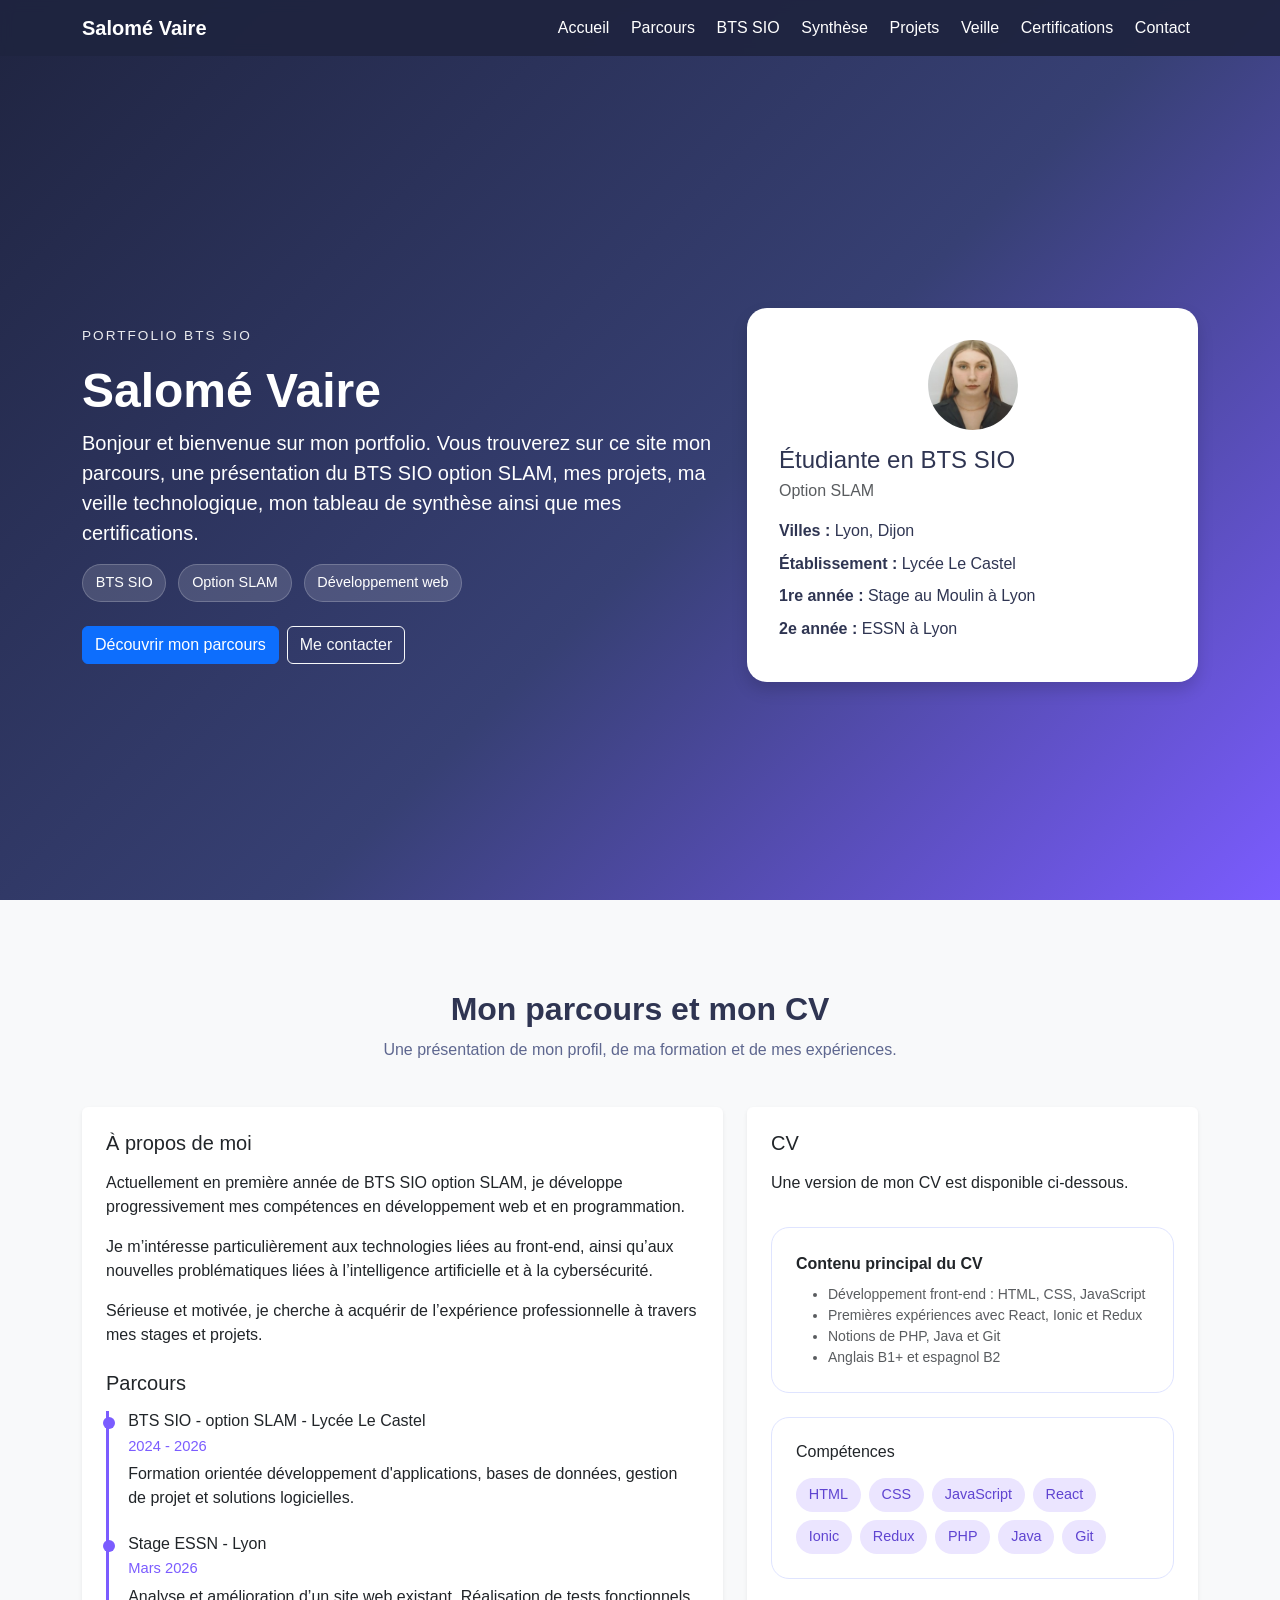
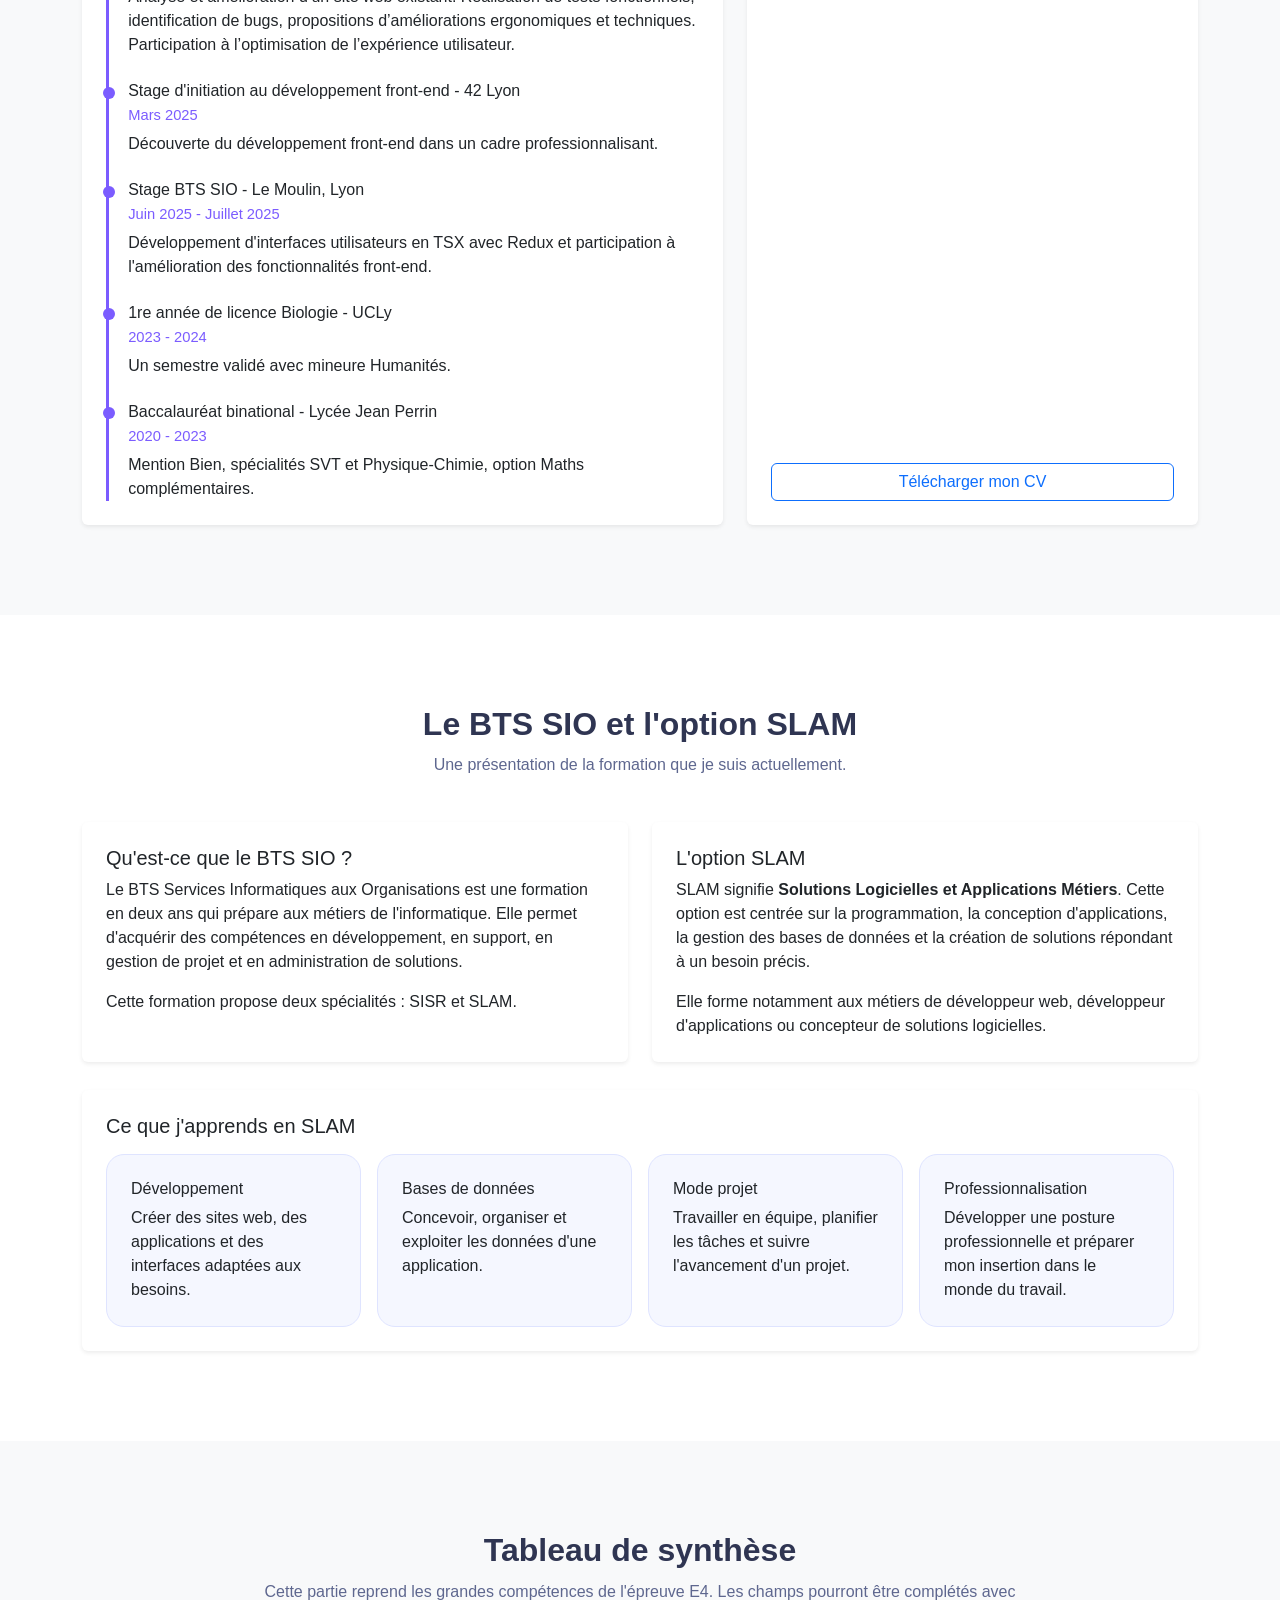
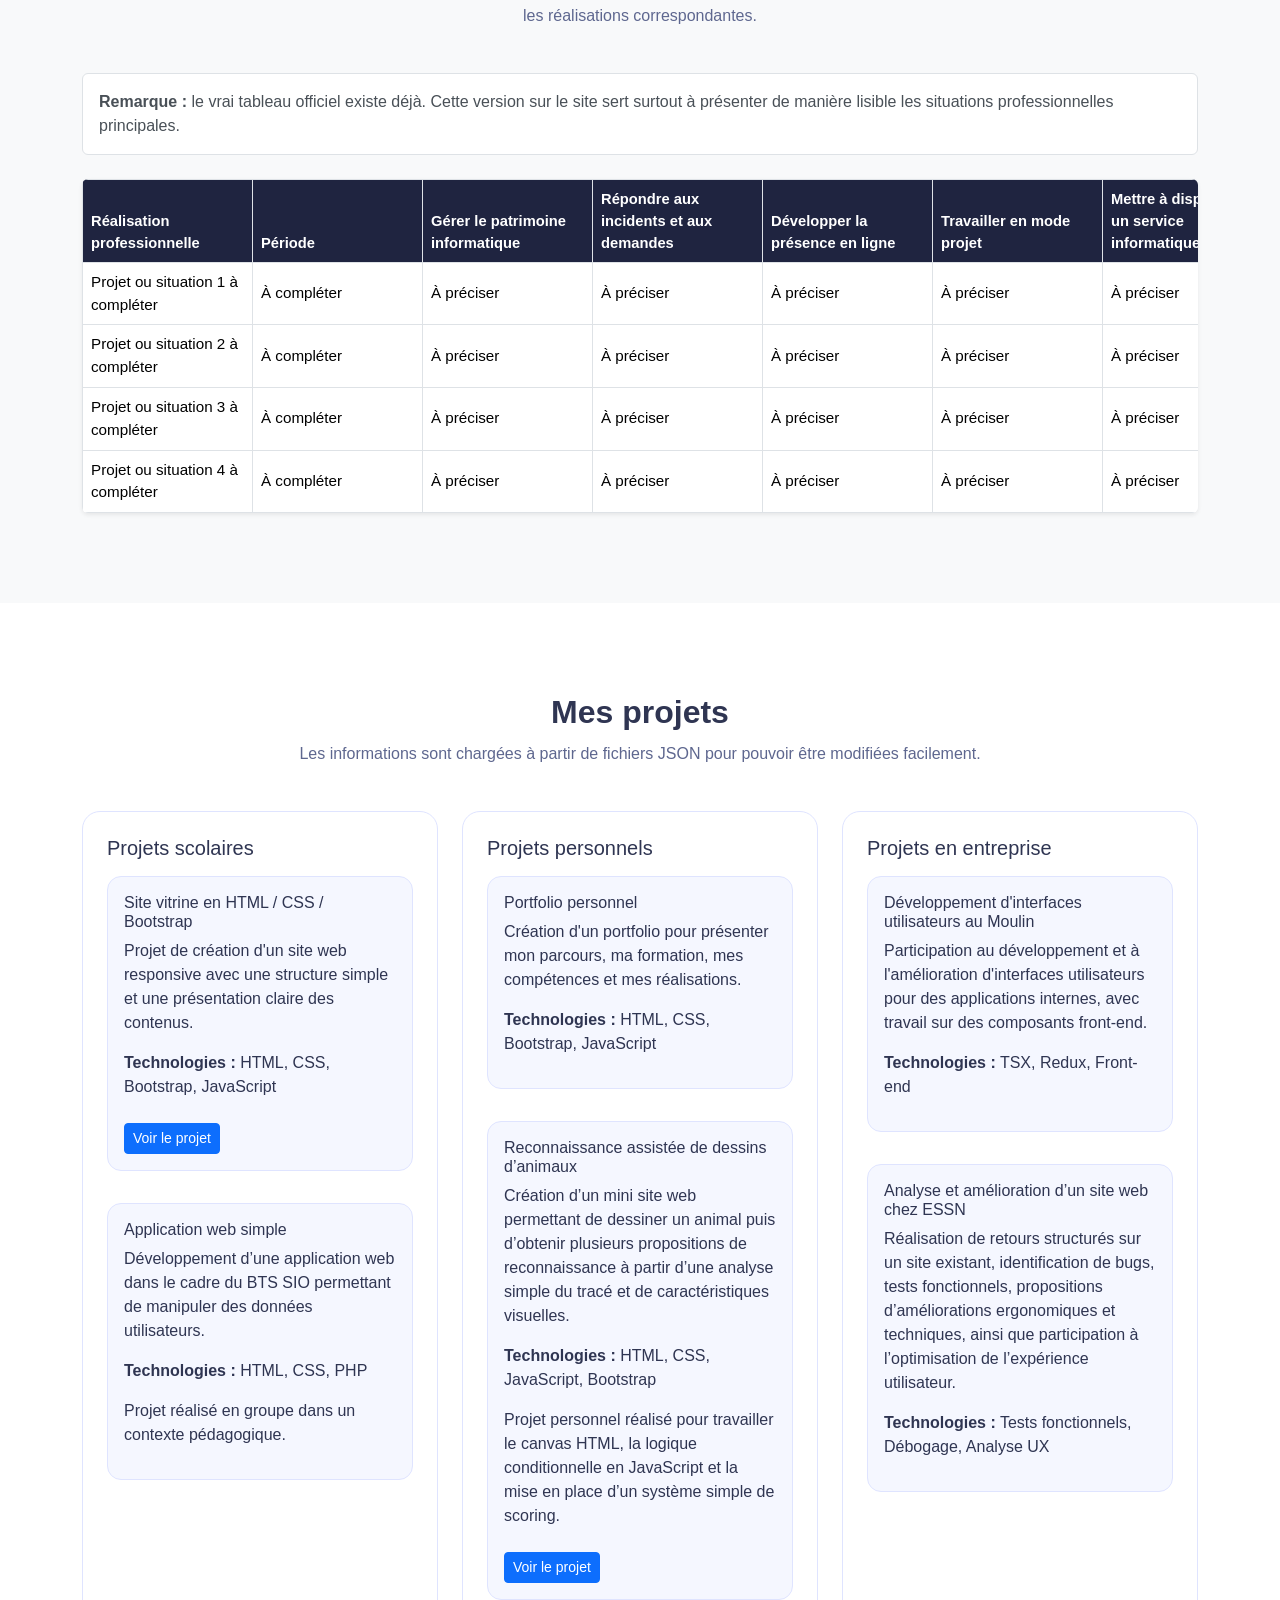
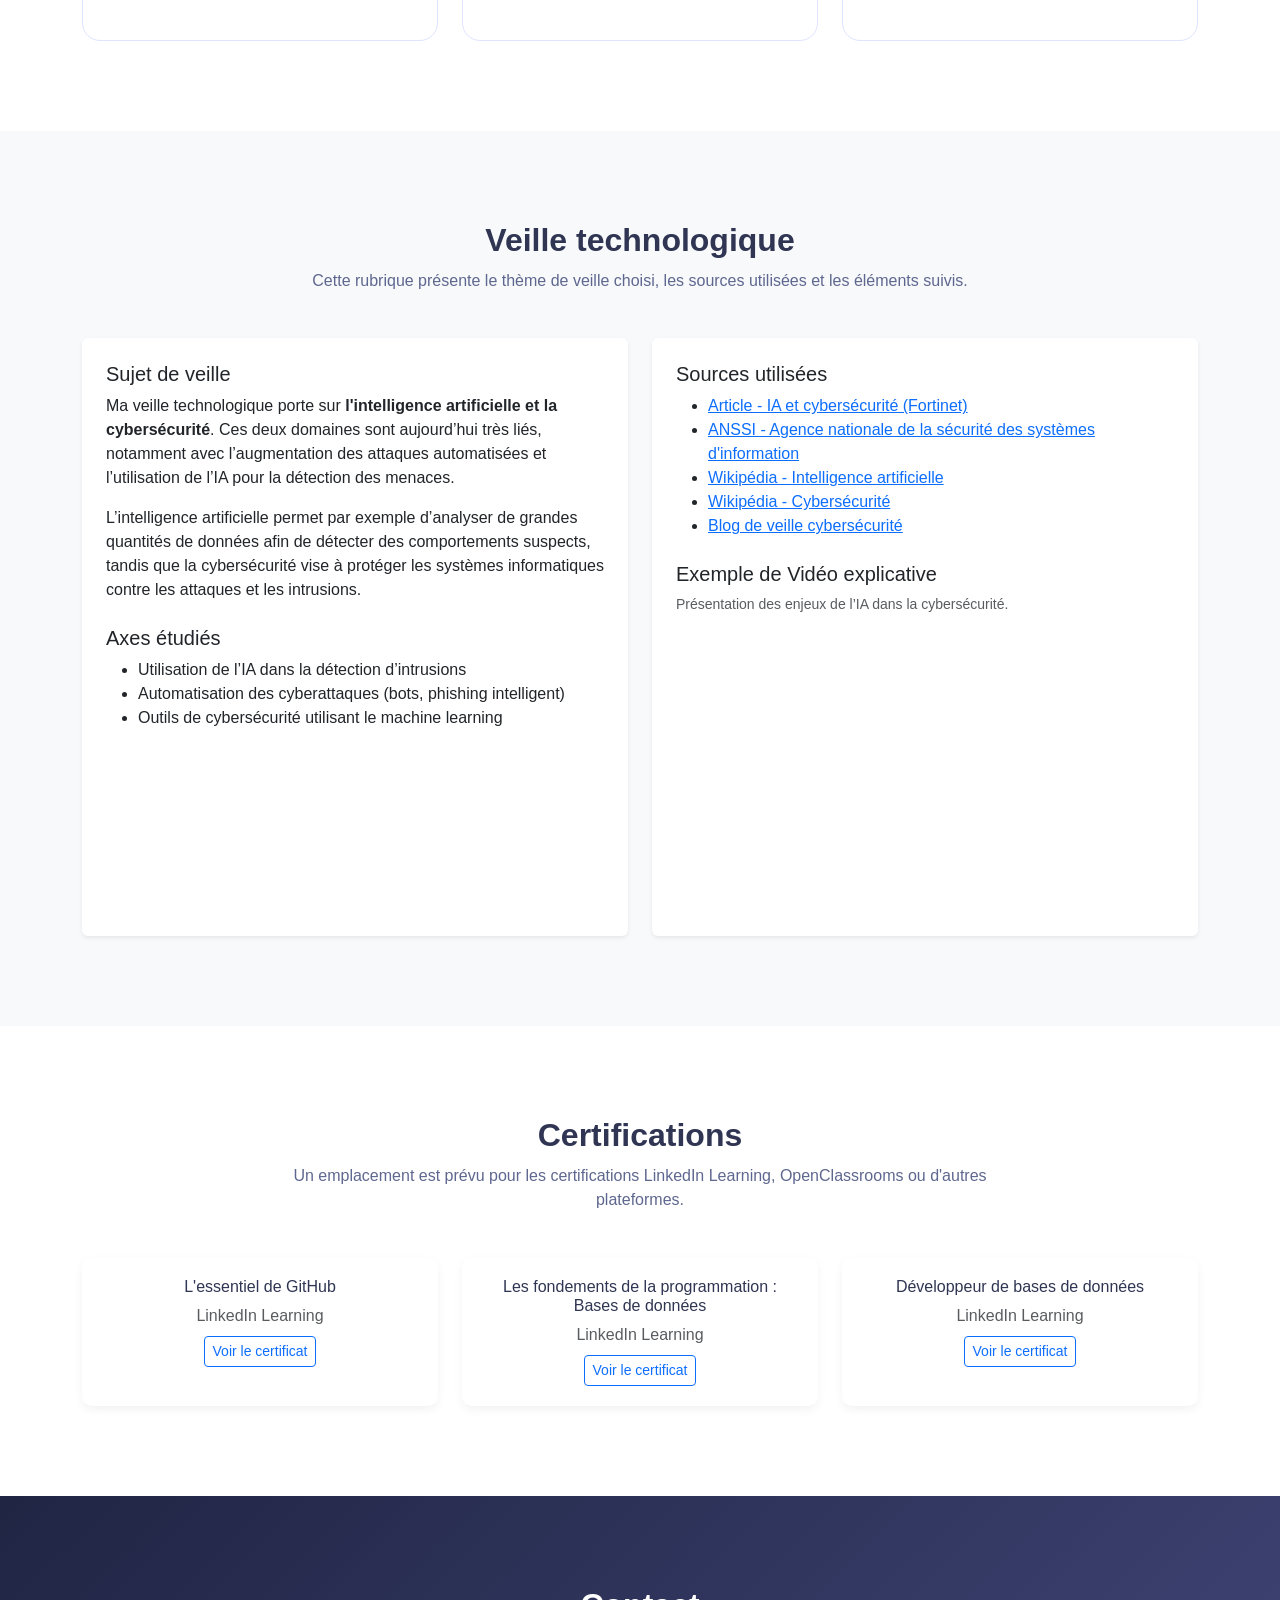
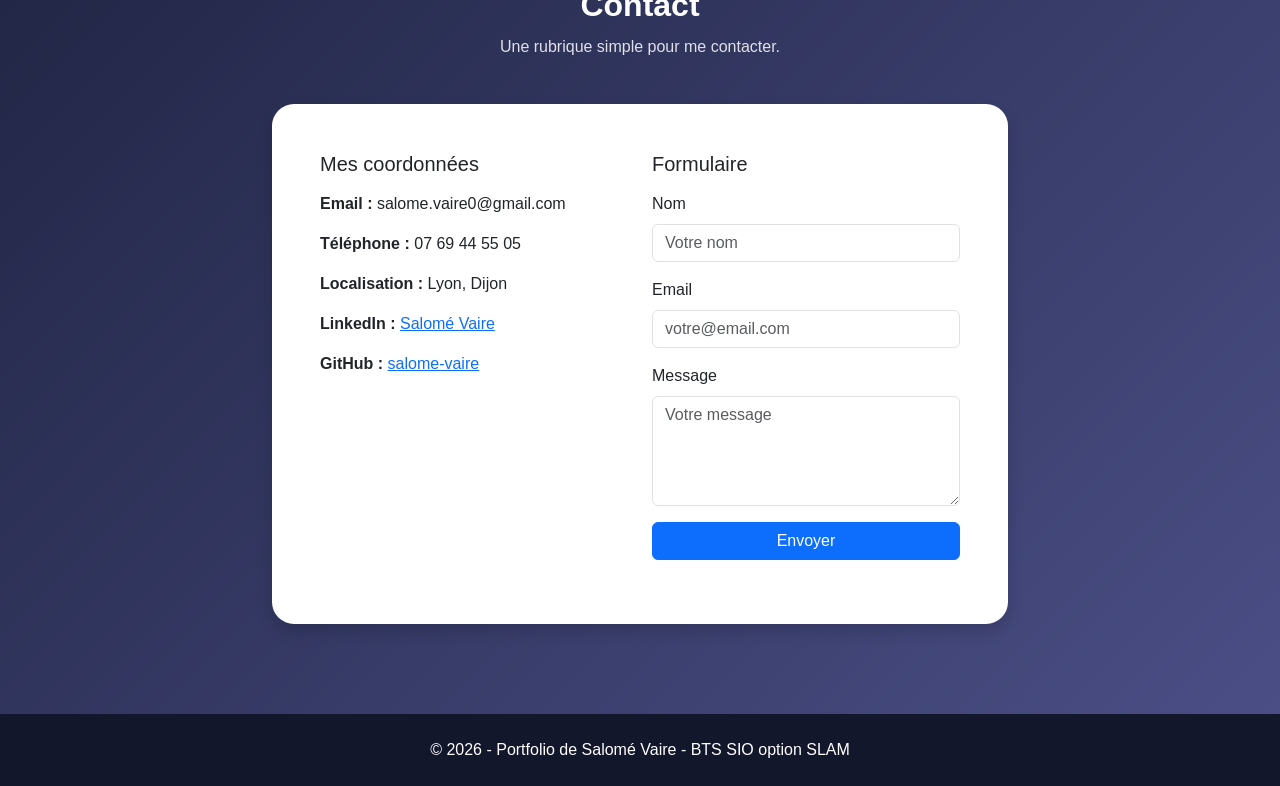
==== index.html @ 04a27ed5 "intial push" ====
<!DOCTYPE html>
<html lang="fr">
<head>
  <meta charset="UTF-8">
  <meta name="viewport" content="width=device-width, initial-scale=1.0">
  <title>Portfolio - Salomé Vaire</title>
  <link href="https://cdn.jsdelivr.net/npm/bootstrap@5.3.3/dist/css/bootstrap.min.css" rel="stylesheet">
  <link rel="stylesheet" href="styles.css">
</head>
<body>
  <nav class="navbar navbar-expand-lg navbar-dark fixed-top custom-navbar">
    <div class="container">
      <a class="navbar-brand fw-bold" href="#accueil">Salomé Vaire</a>
      <button class="navbar-toggler" type="button" data-bs-toggle="collapse" data-bs-target="#menuNavbar" aria-controls="menuNavbar" aria-expanded="false" aria-label="Ouvrir le menu">
        <span class="navbar-toggler-icon"></span>
      </button>
      <div class="collapse navbar-collapse" id="menuNavbar">
        <ul class="navbar-nav ms-auto">
          <li class="nav-item"><a class="nav-link" href="#accueil">Accueil</a></li>
          <li class="nav-item"><a class="nav-link" href="#parcours">Parcours</a></li>
          <li class="nav-item"><a class="nav-link" href="#bts">BTS SIO</a></li>
          <li class="nav-item"><a class="nav-link" href="#synthese">Synthèse</a></li>
          <li class="nav-item"><a class="nav-link" href="#projets">Projets</a></li>
          <li class="nav-item"><a class="nav-link" href="#veille">Veille</a></li>
          <li class="nav-item"><a class="nav-link" href="#certifications">Certifications</a></li>
          <li class="nav-item"><a class="nav-link" href="#contact">Contact</a></li>
        </ul>
      </div>
    </div>
  </nav>

  <header id="accueil" class="hero-section d-flex align-items-center">
    <div class="container">
      <div class="row align-items-center g-4">
        <div class="col-lg-7">
          <p class="small-title">Portfolio BTS SIO</p>
          <h1 class="display-5 fw-bold">Salomé Vaire</h1>
          <p class="lead">
            Bonjour et bienvenue sur mon portfolio. Vous trouverez sur ce site mon parcours,
            une présentation du BTS SIO option SLAM, mes projets, ma veille technologique,
            mon tableau de synthèse ainsi que mes certifications.
          </p>
          <div class="hero-tags mb-4">
            <span class="hero-tag">BTS SIO</span>
            <span class="hero-tag">Option SLAM</span>
            <span class="hero-tag">Développement web</span>
          </div>
          <div class="d-flex flex-wrap gap-2">
            <a href="#parcours" class="btn btn-primary">Découvrir mon parcours</a>
            <a href="#contact" class="btn btn-outline-light">Me contacter</a>
          </div>
        </div>
        <div class="col-lg-5">
          <div class="profile-card shadow">
            <img src="assets/photo.jpg" class="profile-photo img-fluid rounded-circle" alt="Photo de Salomé">
            <h2 class="h4 mt-3 mb-1">Étudiante en BTS SIO</h2>
            <p class="text-muted mb-3">Option SLAM</p>
            <ul class="list-unstyled mb-0 profile-list">
              <li><strong>Villes :</strong> Lyon, Dijon</li>
              <li><strong>Établissement :</strong> Lycée Le Castel</li>
              <li><strong>1re année :</strong> Stage au Moulin à Lyon</li>
              <li><strong>2e année :</strong> ESSN à Lyon</li>
            </ul>
          </div>
        </div>
      </div>
    </div>
  </header>

  <main>
    <section id="parcours" class="section-padding bg-light">
      <div class="container">
        <div class="section-header">
          <h2>Mon parcours et mon CV</h2>
          <p>Une présentation de mon profil, de ma formation et de mes expériences.</p>
        </div>

        <div class="row g-4">
          <div class="col-lg-7">
            <div class="card border-0 shadow-sm h-100">
              <div class="card-body p-4">
                <h3 class="h5 mb-3">À propos de moi</h3>
                <p></p>
                  Actuellement en première année de BTS SIO option SLAM,
                  je développe progressivement mes compétences en développement web et en programmation.
                </p>

                <p>
                  Je m’intéresse particulièrement aux technologies liées au front-end,
                  ainsi qu’aux nouvelles problématiques liées à l’intelligence artificielle
                  et à la cybersécurité.
                </p>

                <p>
                  Sérieuse et motivée, je cherche à acquérir de l’expérience professionnelle
                  à travers mes stages et projets.
                </p>

                <h3 class="h5 mt-4 mb-3">Parcours</h3>
                <div class="timeline">
                  <div class="timeline-item">
                    <h4 class="h6 mb-1">BTS SIO - option SLAM - Lycée Le Castel</h4>
                    <p class="timeline-date">2024 - 2026</p>
                    <p class="mb-0">Formation orientée développement d'applications, bases de données, gestion de projet et solutions logicielles.</p>
                  </div>
                  <div class="timeline-item">
                    <h4 class="h6 mb-1">Stage ESSN - Lyon</h4>
                    <p class="timeline-date">Mars 2026</p>
                    <p class="mb-0">
                      Analyse et amélioration d’un site web existant.
                      Réalisation de tests fonctionnels, identification de bugs,
                      propositions d’améliorations ergonomiques et techniques.
                      Participation à l’optimisation de l’expérience utilisateur.
                    </p>
                  </div>
                  <div class="timeline-item">
                    <h4 class="h6 mb-1">Stage d'initiation au développement front-end - 42 Lyon</h4>
                    <p class="timeline-date">Mars 2025</p>
                    <p class="mb-0">Découverte du développement front-end dans un cadre professionnalisant.</p>
                  </div>
                  <div class="timeline-item">
                    <h4 class="h6 mb-1">Stage BTS SIO - Le Moulin, Lyon</h4>
                    <p class="timeline-date">Juin 2025 - Juillet 2025</p>
                    <p class="mb-0">Développement d'interfaces utilisateurs en TSX avec Redux et participation à l'amélioration des fonctionnalités front-end.</p>
                  </div>
                  <div class="timeline-item">
                    <h4 class="h6 mb-1">1re année de licence Biologie - UCLy</h4>
                    <p class="timeline-date">2023 - 2024</p>
                    <p class="mb-0">Un semestre validé avec mineure Humanités.</p>
                  </div>
                  <div class="timeline-item mb-0">
                    <h4 class="h6 mb-1">Baccalauréat binational - Lycée Jean Perrin</h4>
                    <p class="timeline-date">2020 - 2023</p>
                    <p class="mb-0">Mention Bien, spécialités SVT et Physique-Chimie, option Maths complémentaires.</p>
                  </div>
                </div>
              </div>
            </div>
          </div>

          <div class="col-lg-5">
            <div class="card border-0 shadow-sm h-100">
              <div class="card-body p-4 d-flex flex-column">
                <h3 class="h5 mb-3">CV</h3>
                <p>
                  Une version de mon CV est disponible ci-dessous.
                </p>
                <div class="cv-placeholder mt-3 mb-4">
                  <p class="mb-2 fw-semibold">Contenu principal du CV</p>
                  <ul class="mb-0 text-muted small">
                    <li>Développement front-end : HTML, CSS, JavaScript</li>
                    <li>Premières expériences avec React, Ionic et Redux</li>
                    <li>Notions de PHP, Java et Git</li>
                    <li>Anglais B1+ et espagnol B2</li>
                  </ul>
                </div>
                <div class="skill-box mb-4">
                  <h4 class="h6">Compétences</h4>
                  <div class="d-flex flex-wrap gap-2 mt-3">
                    <span class="skill-pill">HTML</span>
                    <span class="skill-pill">CSS</span>
                    <span class="skill-pill">JavaScript</span>
                    <span class="skill-pill">React</span>
                    <span class="skill-pill">Ionic</span>
                    <span class="skill-pill">Redux</span>
                    <span class="skill-pill">PHP</span>
                    <span class="skill-pill">Java</span>
                    <span class="skill-pill">Git</span>
                  </div>
                </div>
                <a href="documents/CV_Salome_Vaire.docx" class="btn btn-outline-primary mt-auto" download>Télécharger mon CV</a>
              </div>
            </div>
          </div>
        </div>
      </div>
    </section>

    <section id="bts" class="section-padding">
      <div class="container">
        <div class="section-header">
          <h2>Le BTS SIO et l'option SLAM</h2>
          <p>Une présentation de la formation que je suis actuellement.</p>
        </div>

        <div class="row g-4">
          <div class="col-md-6">
            <div class="card border-0 shadow-sm h-100">
              <div class="card-body p-4">
                <h3 class="h5">Qu'est-ce que le BTS SIO ?</h3>
                <p>
                  Le BTS Services Informatiques aux Organisations est une formation en deux ans
                  qui prépare aux métiers de l'informatique. Elle permet d'acquérir des compétences
                  en développement, en support, en gestion de projet et en administration de solutions.
                </p>
                <p class="mb-0">
                  Cette formation propose deux spécialités : SISR et SLAM.
                </p>
              </div>
            </div>
          </div>

          <div class="col-md-6">
            <div class="card border-0 shadow-sm h-100">
              <div class="card-body p-4">
                <h3 class="h5">L'option SLAM</h3>
                <p>
                  SLAM signifie <strong>Solutions Logicielles et Applications Métiers</strong>.
                  Cette option est centrée sur la programmation, la conception d'applications,
                  la gestion des bases de données et la création de solutions répondant à un besoin précis.
                </p>
                <p class="mb-0">
                  Elle forme notamment aux métiers de développeur web, développeur d'applications
                  ou concepteur de solutions logicielles.
                </p>
              </div>
            </div>
          </div>
        </div>

        <div class="row g-4 mt-1">
          <div class="col-lg-12">
            <div class="card border-0 shadow-sm">
              <div class="card-body p-4">
                <h3 class="h5 mb-3">Ce que j'apprends en SLAM</h3>
                <div class="row g-3">
                  <div class="col-md-6 col-lg-3">
                    <div class="mini-info-card">
                      <h4 class="h6">Développement</h4>
                      <p class="mb-0">Créer des sites web, des applications et des interfaces adaptées aux besoins.</p>
                    </div>
                  </div>
                  <div class="col-md-6 col-lg-3">
                    <div class="mini-info-card">
                      <h4 class="h6">Bases de données</h4>
                      <p class="mb-0">Concevoir, organiser et exploiter les données d'une application.</p>
                    </div>
                  </div>
                  <div class="col-md-6 col-lg-3">
                    <div class="mini-info-card">
                      <h4 class="h6">Mode projet</h4>
                      <p class="mb-0">Travailler en équipe, planifier les tâches et suivre l'avancement d'un projet.</p>
                    </div>
                  </div>
                  <div class="col-md-6 col-lg-3">
                    <div class="mini-info-card">
                      <h4 class="h6">Professionnalisation</h4>
                      <p class="mb-0">Développer une posture professionnelle et préparer mon insertion dans le monde du travail.</p>
                    </div>
                  </div>
                </div>
              </div>
            </div>
          </div>
        </div>
      </div>
    </section>

    <section id="synthese" class="section-padding bg-light">
      <div class="container">
        <div class="section-header">
          <h2>Tableau de synthèse</h2>
          <p>Cette partie reprend les grandes compétences de l'épreuve E4. Les champs pourront être complétés avec les réalisations correspondantes.</p>
        </div>

        <div class="alert alert-light border mb-4 synthese-note">
          <strong>Remarque :</strong> le vrai tableau officiel existe déjà. Cette version sur le site sert surtout à présenter de manière lisible les situations professionnelles principales.
        </div>

        <div class="table-responsive shadow-sm rounded">
          <table class="table table-bordered table-hover align-middle mb-0 custom-table synthese-table">
            <thead>
              <tr>
                <th>Réalisation professionnelle</th>
                <th>Période</th>
                <th>Gérer le patrimoine informatique</th>
                <th>Répondre aux incidents et aux demandes</th>
                <th>Développer la présence en ligne</th>
                <th>Travailler en mode projet</th>
                <th>Mettre à disposition un service informatique</th>
                <th>Organiser son développement professionnel</th>
              </tr>
            </thead>
            <tbody>
              <tr>
                <td>Projet ou situation 1 à compléter</td>
                <td>À compléter</td>
                <td>À préciser</td>
                <td>À préciser</td>
                <td>À préciser</td>
                <td>À préciser</td>
                <td>À préciser</td>
                <td>À préciser</td>
              </tr>
              <tr>
                <td>Projet ou situation 2 à compléter</td>
                <td>À compléter</td>
                <td>À préciser</td>
                <td>À préciser</td>
                <td>À préciser</td>
                <td>À préciser</td>
                <td>À préciser</td>
                <td>À préciser</td>
              </tr>
              <tr>
                <td>Projet ou situation 3 à compléter</td>
                <td>À compléter</td>
                <td>À préciser</td>
                <td>À préciser</td>
                <td>À préciser</td>
                <td>À préciser</td>
                <td>À préciser</td>
                <td>À préciser</td>
              </tr>
              <tr>
                <td>Projet ou situation 4 à compléter</td>
                <td>À compléter</td>
                <td>À préciser</td>
                <td>À préciser</td>
                <td>À préciser</td>
                <td>À préciser</td>
                <td>À préciser</td>
                <td>À préciser</td>
              </tr>
            </tbody>
          </table>
        </div>
      </div>
    </section>

    <section id="projets" class="section-padding">
      <div class="container">
        <div class="section-header">
          <h2>Mes projets</h2>
          <p>Les informations sont chargées à partir de fichiers JSON pour pouvoir être modifiées facilement.</p>
        </div>

        <div class="row g-4">
          <div class="col-lg-4">
            <div class="project-block h-100">
              <h3 class="h5 mb-3">Projets scolaires</h3>
              <div id="school-projects" class="project-list"></div>
            </div>
          </div>
          <div class="col-lg-4">
            <div class="project-block h-100">
              <h3 class="h5 mb-3">Projets personnels</h3>
              <div id="personal-projects" class="project-list"></div>
            </div>
          </div>
          <div class="col-lg-4">
            <div class="project-block h-100">
              <h3 class="h5 mb-3">Projets en entreprise</h3>
              <div id="company-projects" class="project-list"></div>
            </div>
          </div>
        </div>
      </div>
    </section>

    <section id="veille" class="section-padding bg-light">
      <div class="container">
        <div class="section-header">
          <h2>Veille technologique</h2>
          <p>Cette rubrique présente le thème de veille choisi, les sources utilisées et les éléments suivis.</p>
        </div>

        <div class="row g-4">
          <div class="col-lg-6">
            <div class="card border-0 shadow-sm h-100">
              <div class="card-body p-4">
                <h3 class="h5">Sujet de veille</h3>
                  <p>
                    Ma veille technologique porte sur <strong>l'intelligence artificielle et la cybersécurité</strong>.
                    Ces deux domaines sont aujourd’hui très liés, notamment avec l’augmentation des attaques automatisées
                    et l’utilisation de l’IA pour la détection des menaces.
                  </p>

                  <p>
                    L’intelligence artificielle permet par exemple d’analyser de grandes quantités de données
                    afin de détecter des comportements suspects, tandis que la cybersécurité vise à protéger
                    les systèmes informatiques contre les attaques et les intrusions.
                  </p>

                  <h3 class="h5 mt-4">Axes étudiés</h3>
                  <ul>
                    <li>Utilisation de l’IA dans la détection d’intrusions</li>
                    <li>Automatisation des cyberattaques (bots, phishing intelligent)</li>
                    <li>Outils de cybersécurité utilisant le machine learning</li>
                  </ul>
              </div>
            </div>
          </div>
          <div class="col-lg-6">
            <div class="card border-0 shadow-sm h-100">
              <div class="card-body p-4">

                <h3 class="h5">Sources utilisées</h3>

                <ul class="mb-3">
                  <li>
                    <a href="https://www.fortinet.com/fr/resources/cyberglossary/artificial-intelligence-in-cybersecurity" target="_blank">
                      Article - IA et cybersécurité (Fortinet)
                    </a>
                  </li>
                  <li>
                    <a href="https://www.ssi.gouv.fr/" target="_blank">
                      ANSSI - Agence nationale de la sécurité des systèmes d'information
                    </a>
                  </li>
                  <li>
                    <a href="https://fr.wikipedia.org/wiki/Intelligence_artificielle" target="_blank">
                      Wikipédia - Intelligence artificielle
                    </a>
                  </li>
                  <li>
                    <a href="https://fr.wikipedia.org/wiki/Cybers%C3%A9curit%C3%A9" target="_blank">
                      Wikipédia - Cybersécurité
                    </a>
                  </li>
                  <li>
                    <a href="https://veillecyberland.wordpress.com/" target="_blank">
                      Blog de veille cybersécurité
                    </a>
                  </li>
                </ul>

                <h3 class="h5 mt-4">Exemple de Vidéo explicative</h3>
                <p class="small text-muted">
                  Présentation des enjeux de l’IA dans la cybersécurité.
                </p>

                <div class="ratio ratio-16x9">
                  <iframe 
                    src="https://www.youtube.com/embed/rLPFXwXqOFo" 
                    title="IA et cybersécurité"
                    allowfullscreen>
                  </iframe>
                </div>

              </div>
            </div>
          </div>
        </div>
      </div>
    </section>

    <section id="certifications" class="section-padding">
      <div class="container">
        <div class="section-header">
          <h2>Certifications</h2>
          <p>Un emplacement est prévu pour les certifications LinkedIn Learning, OpenClassrooms ou d'autres plateformes.</p>
        </div>

        <div class="row g-4">
          <div class="col-md-6 col-lg-4">
            <div class="certification-card">
              <h3 class="h6">L'essentiel de GitHub</h3>
              <p class="mb-2 text-muted">LinkedIn Learning</p>
              <a href="documents/github-certif.pdf" target="_blank" class="btn btn-sm btn-outline-primary">
                Voir le certificat
              </a>
            </div>
          </div>
          <div class="col-md-6 col-lg-4">
            <div class="certification-card">
              <h3 class="h6">Les fondements de la programmation : Bases de données</h3>
              <p class="mb-2 text-muted">LinkedIn Learning</p>
              <a href="documents/bdd-certif.pdf" target="_blank" class="btn btn-sm btn-outline-primary">
                Voir le certificat
              </a>
            </div>
          </div>
          <div class="col-md-6 col-lg-4">
            <div class="certification-card">
              <h3 class="h6">Développeur de bases de données</h3>
              <p class="mb-2 text-muted">LinkedIn Learning</p>
              <a href="documents/dev-bdd-certif.pdf" target="_blank" class="btn btn-sm btn-outline-primary">
                Voir le certificat
              </a>
            </div>
          </div>
        </div>
    </section>

    <section id="contact" class="section-padding contact-section">
      <div class="container">
        <div class="section-header text-white">
          <h2>Contact</h2>
          <p>Une rubrique simple pour me contacter.</p>
        </div>

        <div class="row justify-content-center">
          <div class="col-lg-8">
            <div class="card border-0 shadow contact-card">
              <div class="card-body p-4 p-md-5">
                <div class="row g-4">
                  <div class="col-md-6">
                    <h3 class="h5 mb-3">Mes coordonnées</h3>
                    <p><strong>Email :</strong> salome.vaire0@gmail.com</p>
                    <p><strong>Téléphone :</strong> 07 69 44 55 05</p>
                    <p><strong>Localisation :</strong> Lyon, Dijon</p>
                    <p><strong>LinkedIn :</strong> <a href="https://www.linkedin.com/in/salom%C3%A9-vaire-sv05">Salomé Vaire</a></p>
                    <p class="mb-0"><strong>GitHub :</strong> <a href="https://github.com/salome-vaire">salome-vaire</a></p>
                  </div>
                    <div class="col-md-6">
                      <h3 class="h5 mb-3">Formulaire</h3>
                      <form id="contact-form">
                        <div class="mb-3">
                          <label for="nom" class="form-label">Nom</label>
                          <input type="text" class="form-control" id="nom" placeholder="Votre nom" required>
                        </div>
                        <div class="mb-3">
                          <label for="email" class="form-label">Email</label>
                          <input type="email" class="form-control" id="email" placeholder="votre@email.com" required>
                        </div>
                        <div class="mb-3">
                          <label for="message" class="form-label">Message</label>
                          <textarea class="form-control" id="message" rows="4" placeholder="Votre message" required></textarea>
                        </div>
                        <button type="submit" class="btn btn-primary w-100">Envoyer</button>
                      </form>
                      <p id="contact-feedback" class="mt-3 mb-0 small text-muted"></p>
                    </div>
                  </div>
                </div>
              </div>
            </div>
          </div>
        </div>
      </div>
    </section>
  </main>

  <footer class="py-4 text-center">
    <div class="container">
      <p class="mb-0">© 2026 - Portfolio de Salomé Vaire - BTS SIO option SLAM</p>
    </div>
  </footer>

  <script src="https://cdn.jsdelivr.net/npm/bootstrap@5.3.3/dist/js/bootstrap.bundle.min.js"></script>
  <script src="script.js"></script>
</body>
</html>
---- styles.css ----
:root {
  --main-color: #7b5cff;
  --main-color-dark: #5f44d1;
  --dark-color: #1f2440;
  --light-color: #f5f7ff;
  --text-color: #2f3552;
  --border-color: #dfe4ff;
}

html {
  scroll-behavior: smooth;
}

body {
  font-family: Arial, Helvetica, sans-serif;
  color: var(--text-color);
  background-color: #ffffff;
}

.custom-navbar {
  background: rgba(31, 36, 64, 0.95);
  backdrop-filter: blur(6px);
}

.navbar .nav-link {
  color: #ffffff;
  margin-left: 0.35rem;
}

.navbar .nav-link:hover,
.navbar .nav-link:focus,
.navbar .navbar-brand:hover {
  color: #d9d0ff;
}

.hero-section {
  min-height: 100vh;
  padding-top: 90px;
  background: linear-gradient(135deg, #1f2440 0%, #374074 55%, #7b5cff 100%);
  color: #ffffff;
}

.profile-photo {
  width: 120px;
  height: 120px;
  object-fit: cover;
  margin: auto;
  display: block;
}
.small-title {
  text-transform: uppercase;
  letter-spacing: 2px;
  font-size: 0.85rem;
  opacity: 0.9;
}

.hero-tags {
  display: flex;
  flex-wrap: wrap;
  gap: 0.75rem;
}

.hero-tag {
  background-color: rgba(255, 255, 255, 0.14);
  border: 1px solid rgba(255, 255, 255, 0.2);
  color: #ffffff;
  padding: 0.45rem 0.8rem;
  border-radius: 999px;
  font-size: 0.9rem;
}

.profile-card {
  background-color: #ffffff;
  color: var(--text-color);
  padding: 2rem;
  border-radius: 20px;
}

.profile-photo {
  width: 90px;
  height: 90px;
  border-radius: 50%;
  background: linear-gradient(135deg, var(--main-color), #a98cff);
  color: #ffffff;
  display: flex;
  align-items: center;
  justify-content: center;
  font-size: 1.8rem;
  font-weight: bold;
}

.profile-list li {
  margin-bottom: 0.55rem;
}

.section-padding {
  padding: 90px 0;
}

.section-header {
  text-align: center;
  margin-bottom: 45px;
}

.section-header h2 {
  font-weight: 700;
  margin-bottom: 10px;
}

.section-header p {
  max-width: 760px;
  margin: 0 auto;
  color: #5e678f;
}

.timeline {
  border-left: 3px solid var(--main-color);
  padding-left: 1.2rem;
}

.timeline-item {
  position: relative;
  margin-bottom: 1.5rem;
}

.timeline-item::before {
  content: "";
  position: absolute;
  left: -1.55rem;
  top: 0.35rem;
  width: 12px;
  height: 12px;
  border-radius: 50%;
  background-color: var(--main-color);
}

.timeline-date {
  color: var(--main-color);
  font-size: 0.92rem;
  margin-bottom: 0.35rem;
}

.certification-card {
  padding: 20px;
  border-radius: 10px;
  background: white;
  box-shadow: 0 4px 10px rgba(0,0,0,0.05);
  text-align: center;
  height: 100%;
}

.cv-placeholder,
.project-block,
.skill-box,
.mini-info-card {
  background-color: #ffffff;
  border: 1px solid var(--border-color);
  border-radius: 18px;
  padding: 1.5rem;
}

.skill-pill {
  display: inline-block;
  padding: 0.4rem 0.8rem;
  background-color: #ebe5ff;
  color: var(--main-color-dark);
  border-radius: 999px;
  font-size: 0.9rem;
}

.mini-info-card {
  height: 100%;
  background-color: var(--light-color);
}

.synthese-note {
  background-color: #ffffff;
}

.custom-table thead th {
  background-color: var(--dark-color);
  color: #ffffff;
  font-size: 0.92rem;
  min-width: 170px;
}

.table-responsive {
  overflow-x: auto;
  -webkit-overflow-scrolling: touch; /* scroll fluide mobile */
}

.synthese-table tbody td {
  font-size: 0.95rem;
}

.project-list {
  display: flex;
  flex-direction: column;
  gap: 1rem;
}

.project-card {
  border: 1px solid var(--border-color);
  border-radius: 14px;
  padding: 1rem;
  background-color: var(--light-color);
}

.project-card h4 {
  font-size: 1rem;
  margin-bottom: 0.5rem;
}

.project-badge {
  display: inline-block;
  font-size: 0.8rem;
  background-color: #e5ddff;
  color: #5036c9;
  border-radius: 999px;
  padding: 0.25rem 0.7rem;
  margin-bottom: 0.7rem;
}

.project-link {
  color: var(--main-color-dark);
  text-decoration: none;
  font-weight: 600;
}

.project-link:hover {
  text-decoration: underline;
}

.source-list li {
  margin-bottom: 0.6rem;
}

.contact-section {
  background: linear-gradient(135deg, #202544, #4a4e85);
}

.contact-section .section-header p {
  color: rgba(255, 255, 255, 0.85);
}

.contact-card {
  border-radius: 22px;
}

.form-control:focus {
  border-color: #b9abff;
  box-shadow: 0 0 0 0.2rem rgba(123, 92, 255, 0.15);
}

footer {
  background-color: #13172c;
  color: #ffffff;
}

@media (max-width: 991px) {
  .hero-section {
    text-align: center;
    padding-bottom: 60px;
  }

  .profile-card {
    max-width: 430px;
    margin: 0 auto;
  }

  .profile-photo,
  .hero-tags {
    justify-content: center;
    margin-left: auto;
    margin-right: auto;
  }
}
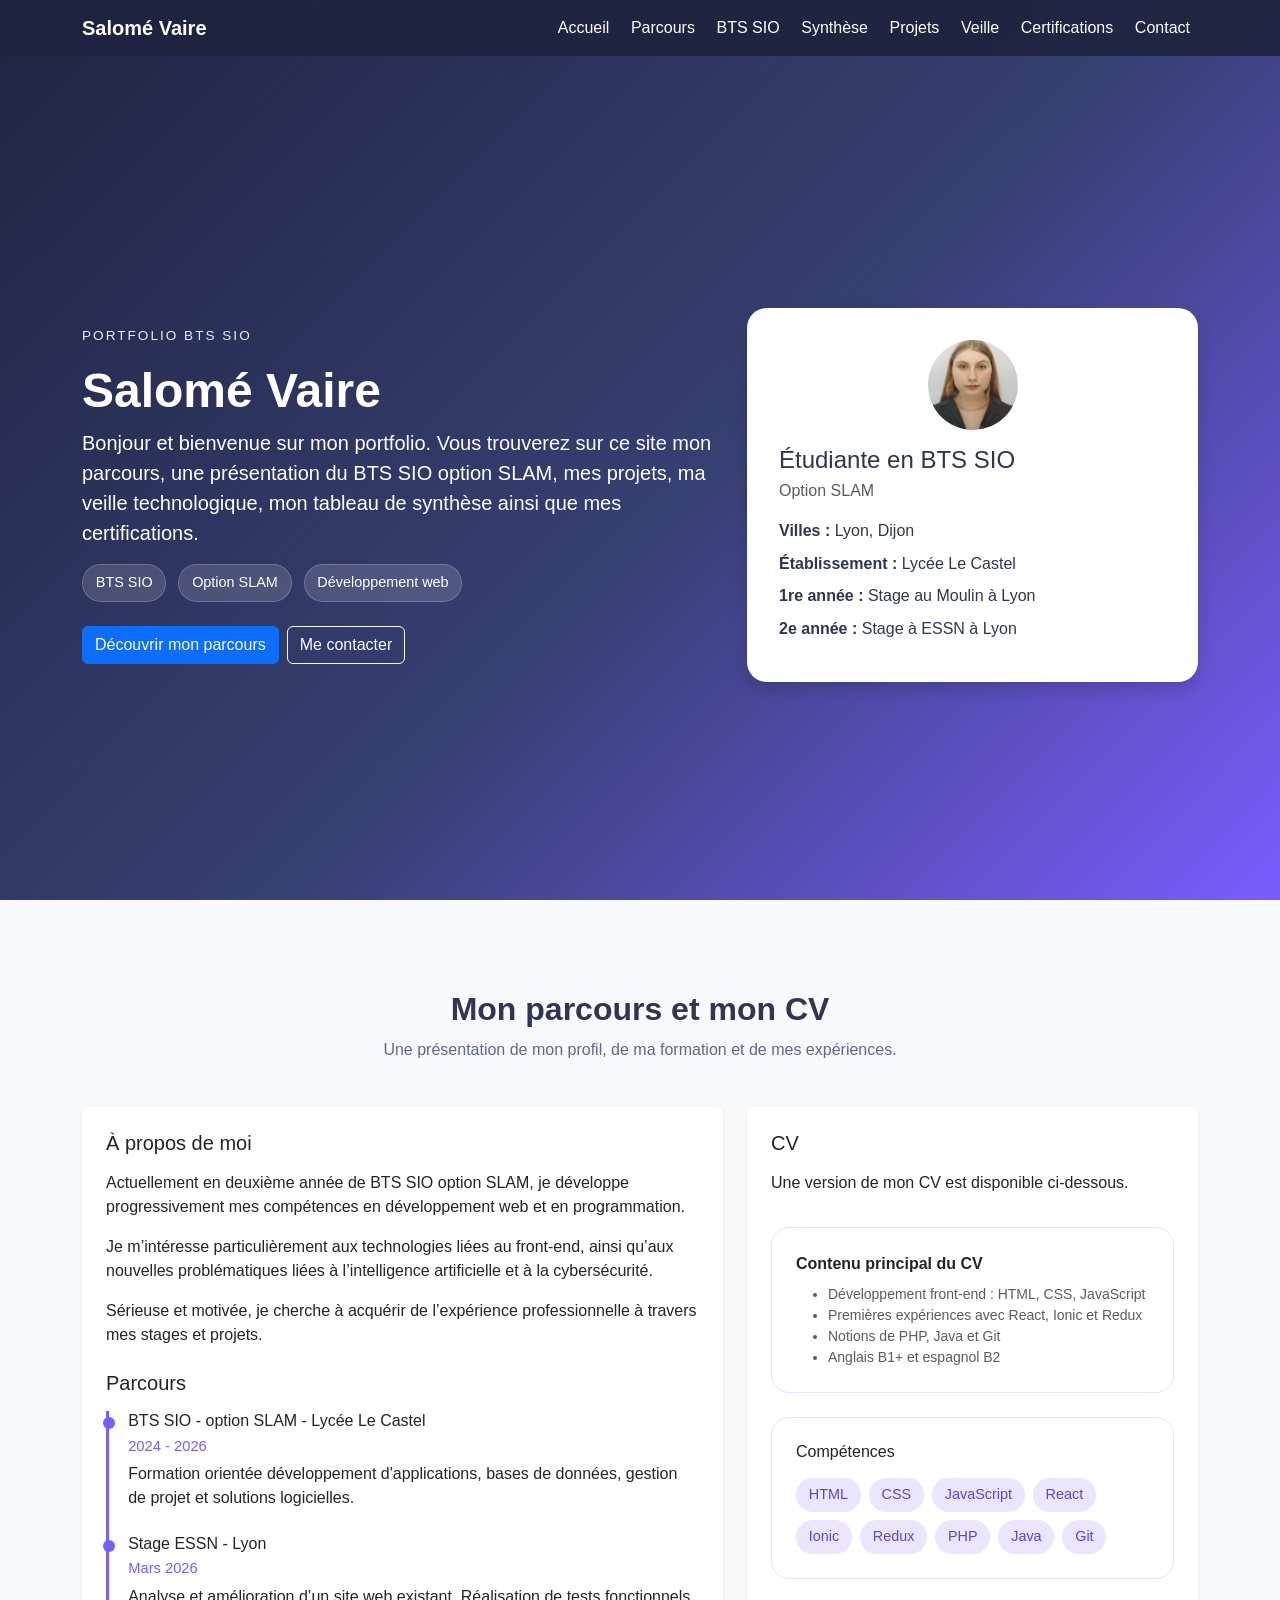
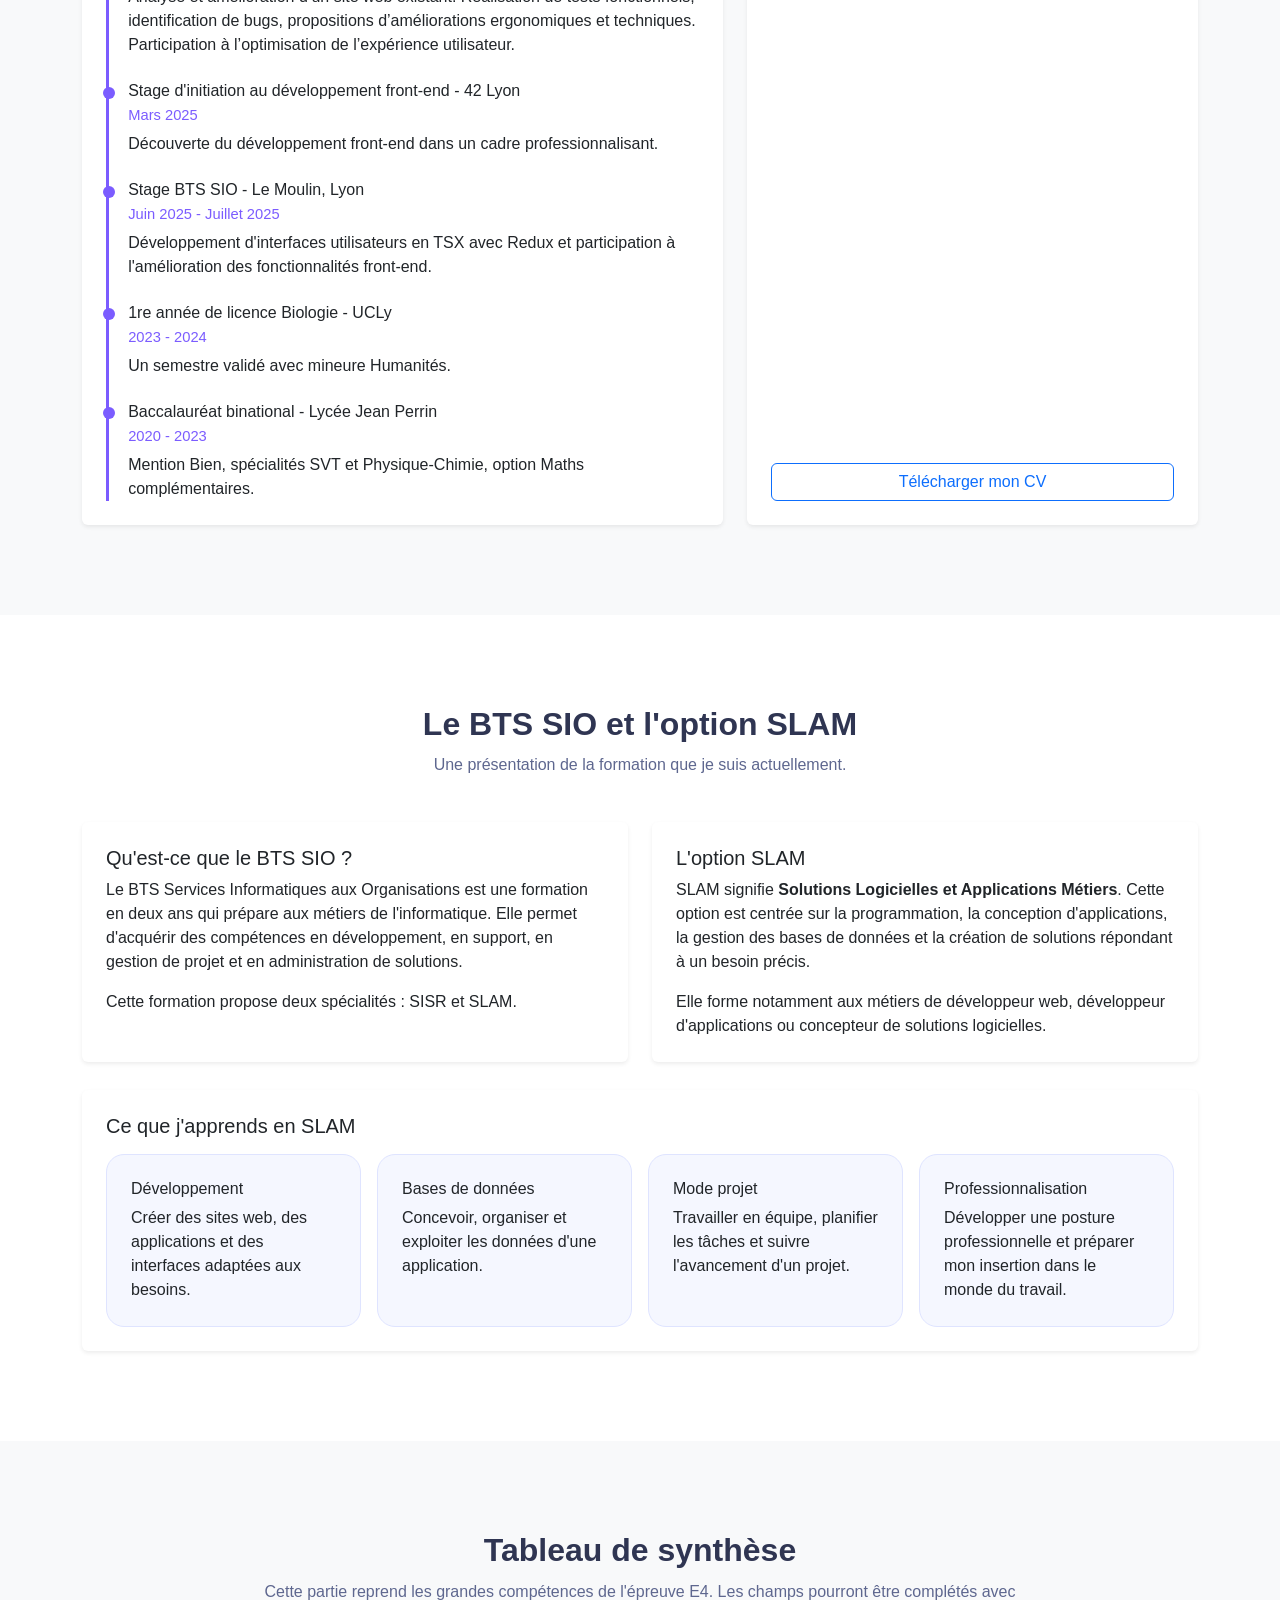
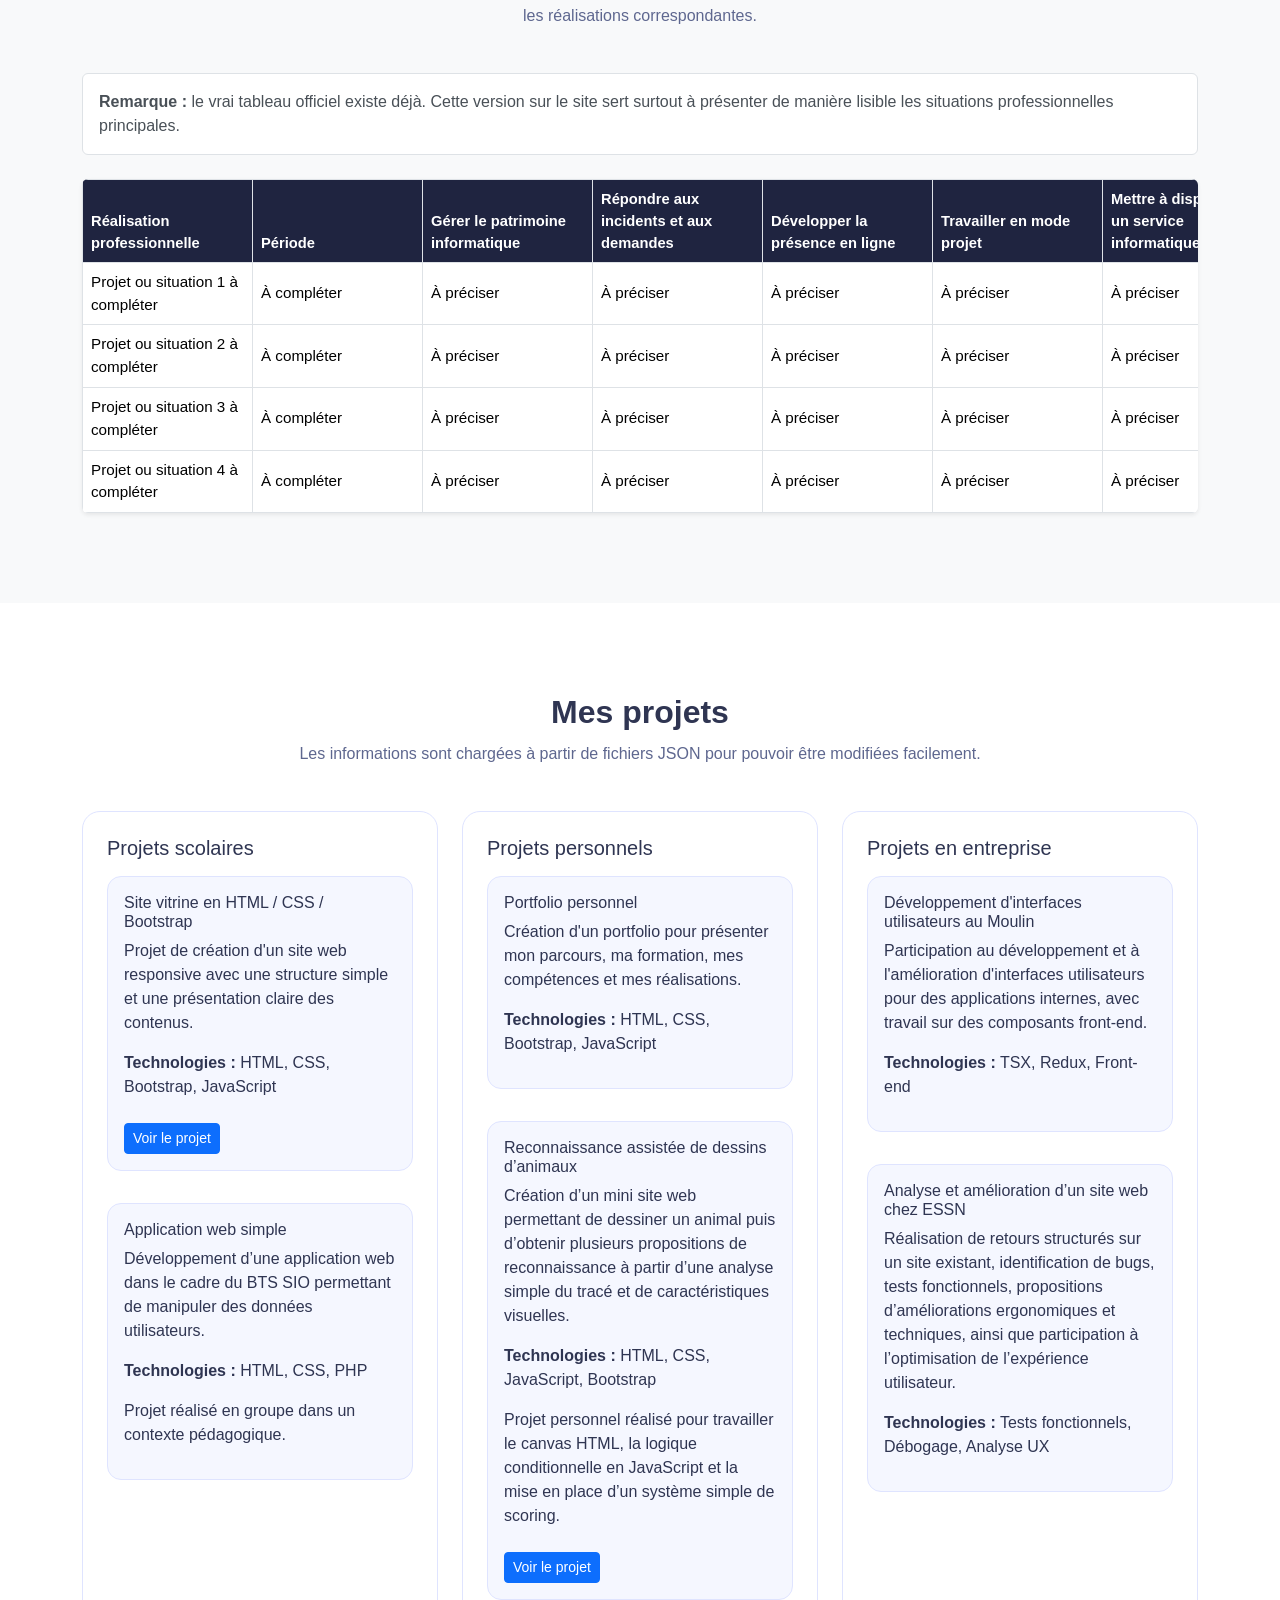
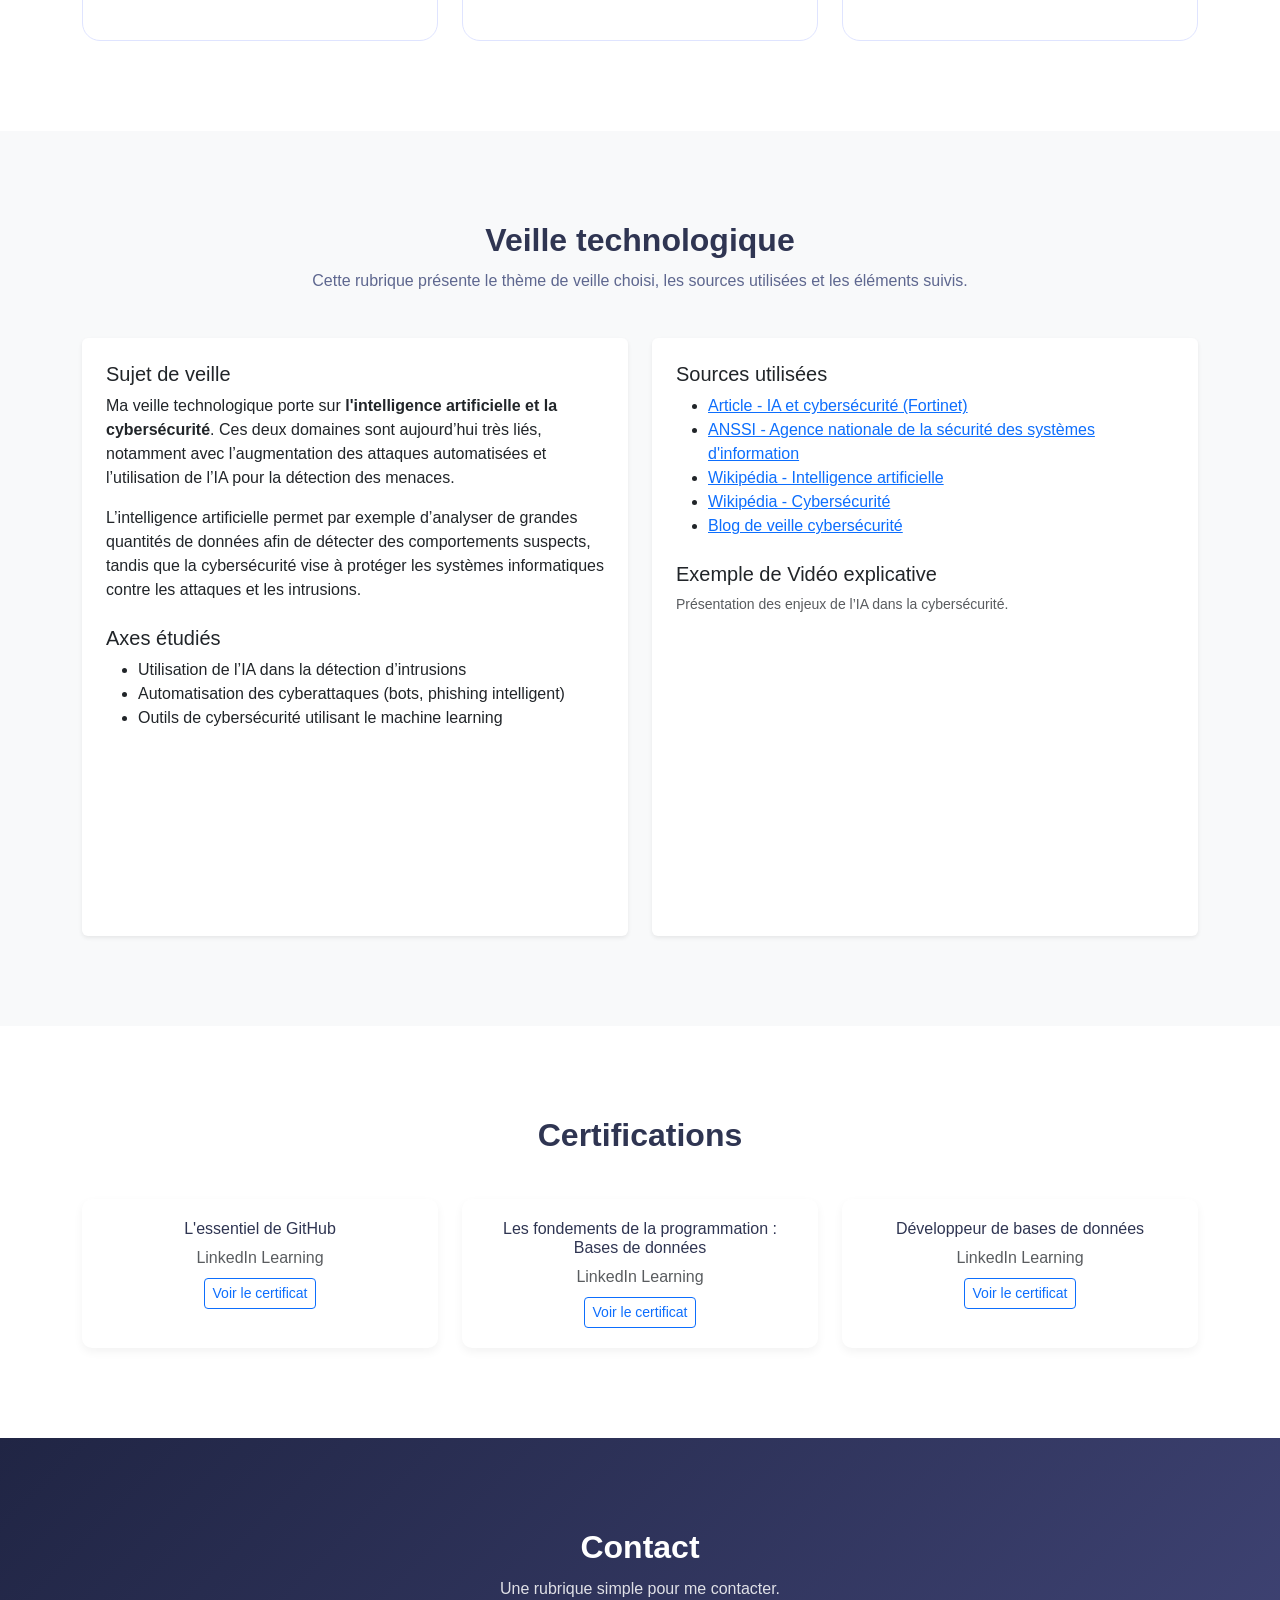
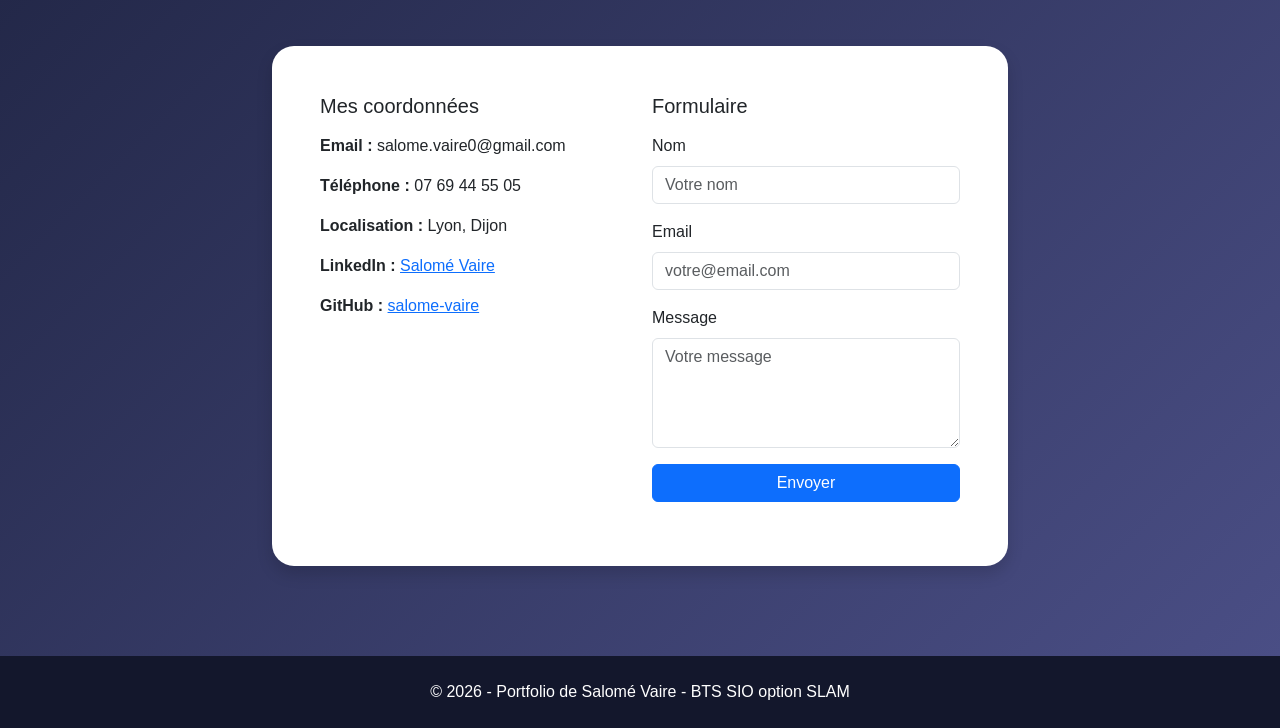
==== commit adce6be0: "Maj index + cv" ====
--- a/index.html
+++ b/index.html
@@ -59,7 +59,7 @@
               <li><strong>Villes :</strong> Lyon, Dijon</li>
               <li><strong>Établissement :</strong> Lycée Le Castel</li>
               <li><strong>1re année :</strong> Stage au Moulin à Lyon</li>
-              <li><strong>2e année :</strong> ESSN à Lyon</li>
+              <li><strong>2e année :</strong> Stage à ESSN à Lyon</li>
             </ul>
           </div>
         </div>
@@ -81,7 +81,7 @@
               <div class="card-body p-4">
                 <h3 class="h5 mb-3">À propos de moi</h3>
                 <p></p>
-                  Actuellement en première année de BTS SIO option SLAM,
+                  Actuellement en deuxième année de BTS SIO option SLAM,
                   je développe progressivement mes compétences en développement web et en programmation.
                 </p>
 
@@ -168,7 +168,7 @@
                     <span class="skill-pill">Git</span>
                   </div>
                 </div>
-                <a href="documents/CV_Salome_Vaire.docx" class="btn btn-outline-primary mt-auto" download>Télécharger mon CV</a>
+                <a href="documents/CV_Salome_Vaire.pdf" class="btn btn-outline-primary mt-auto" download>Télécharger mon CV</a>
               </div>
             </div>
           </div>
@@ -449,7 +449,6 @@
       <div class="container">
         <div class="section-header">
           <h2>Certifications</h2>
-          <p>Un emplacement est prévu pour les certifications LinkedIn Learning, OpenClassrooms ou d'autres plateformes.</p>
         </div>
 
         <div class="row g-4">
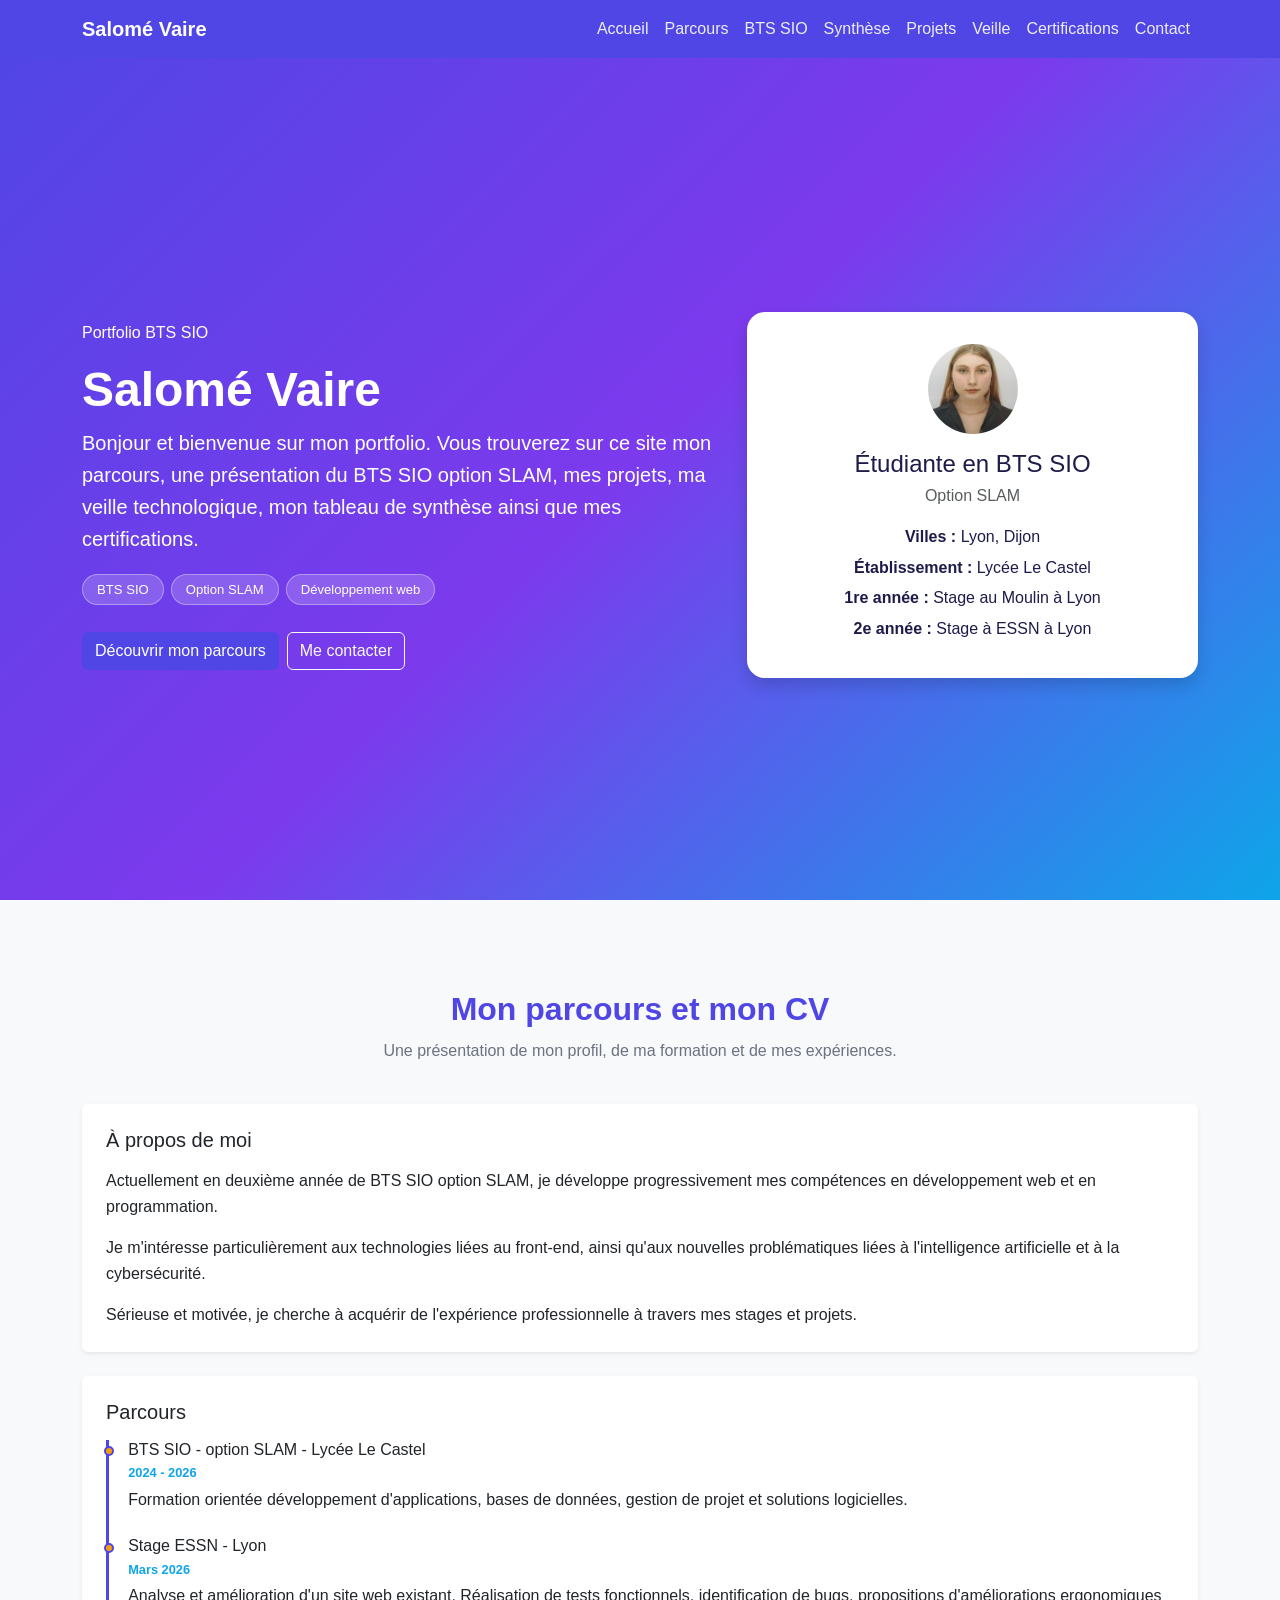
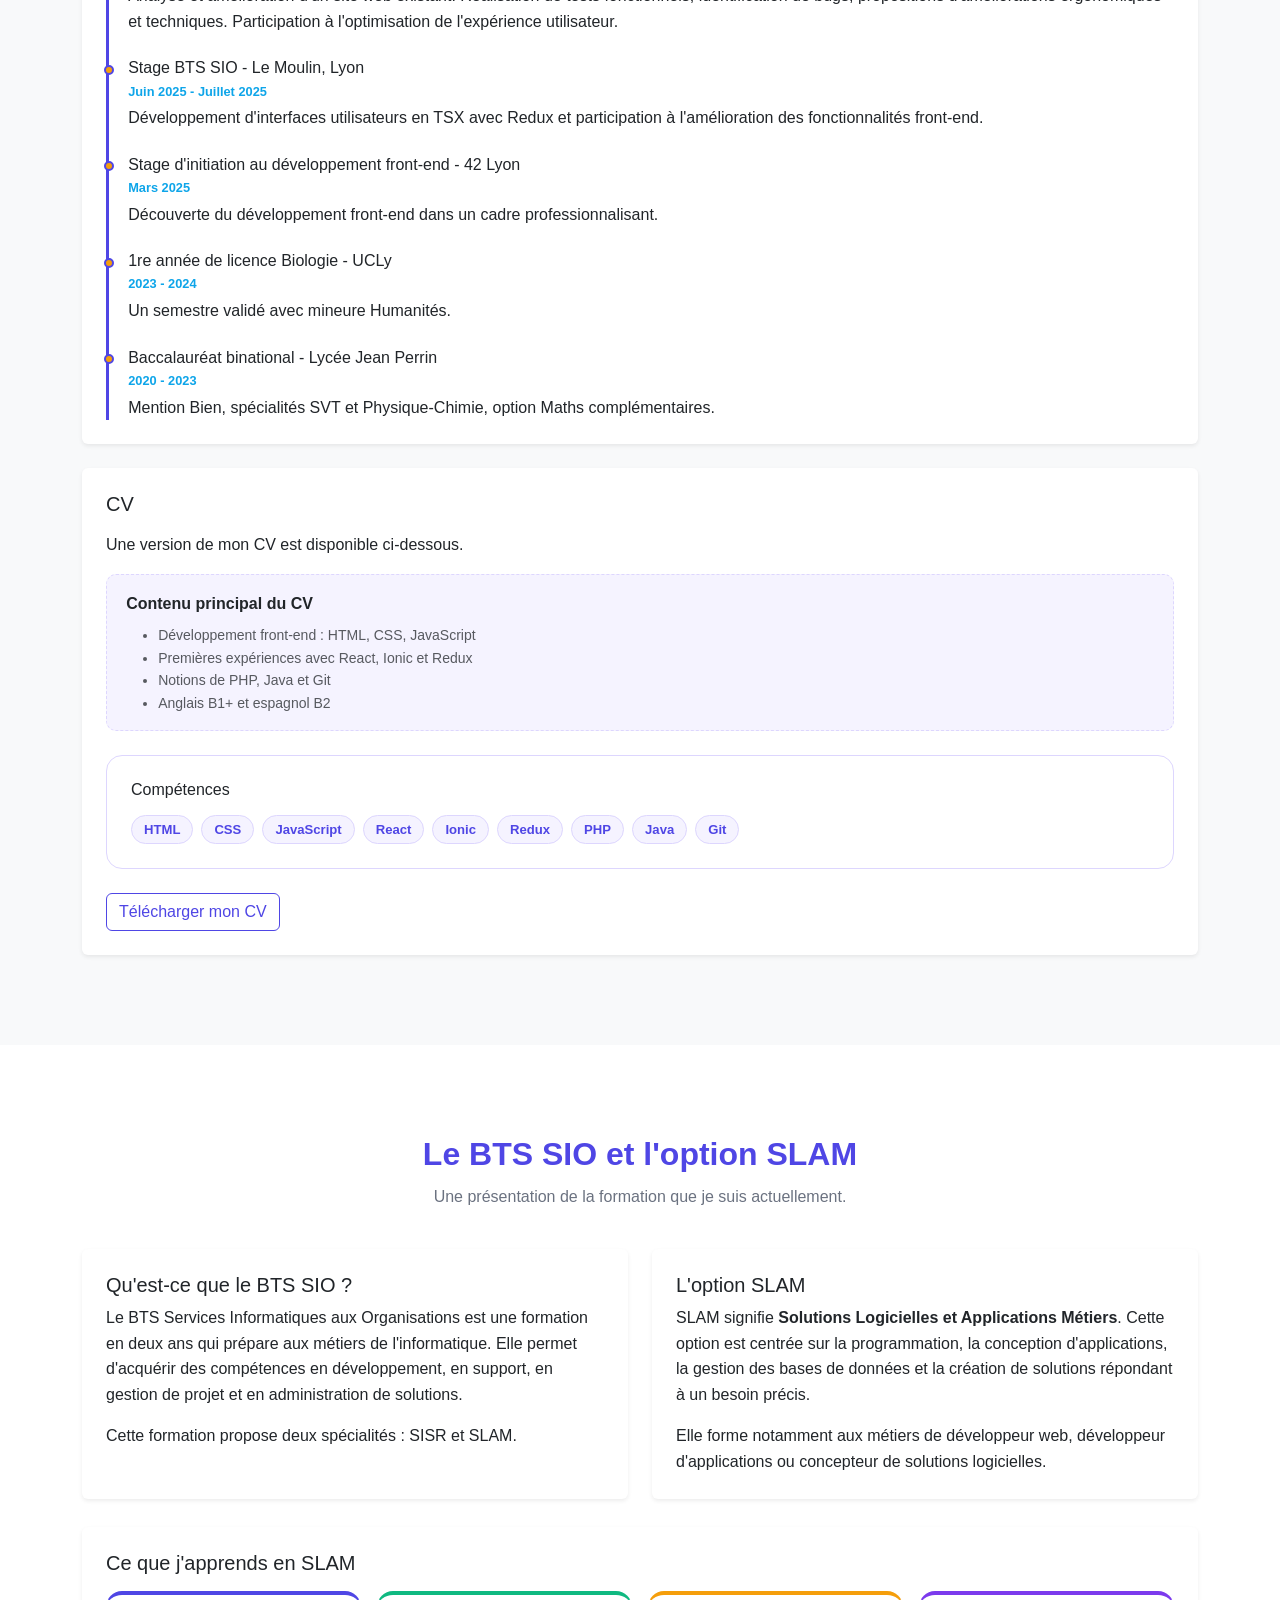
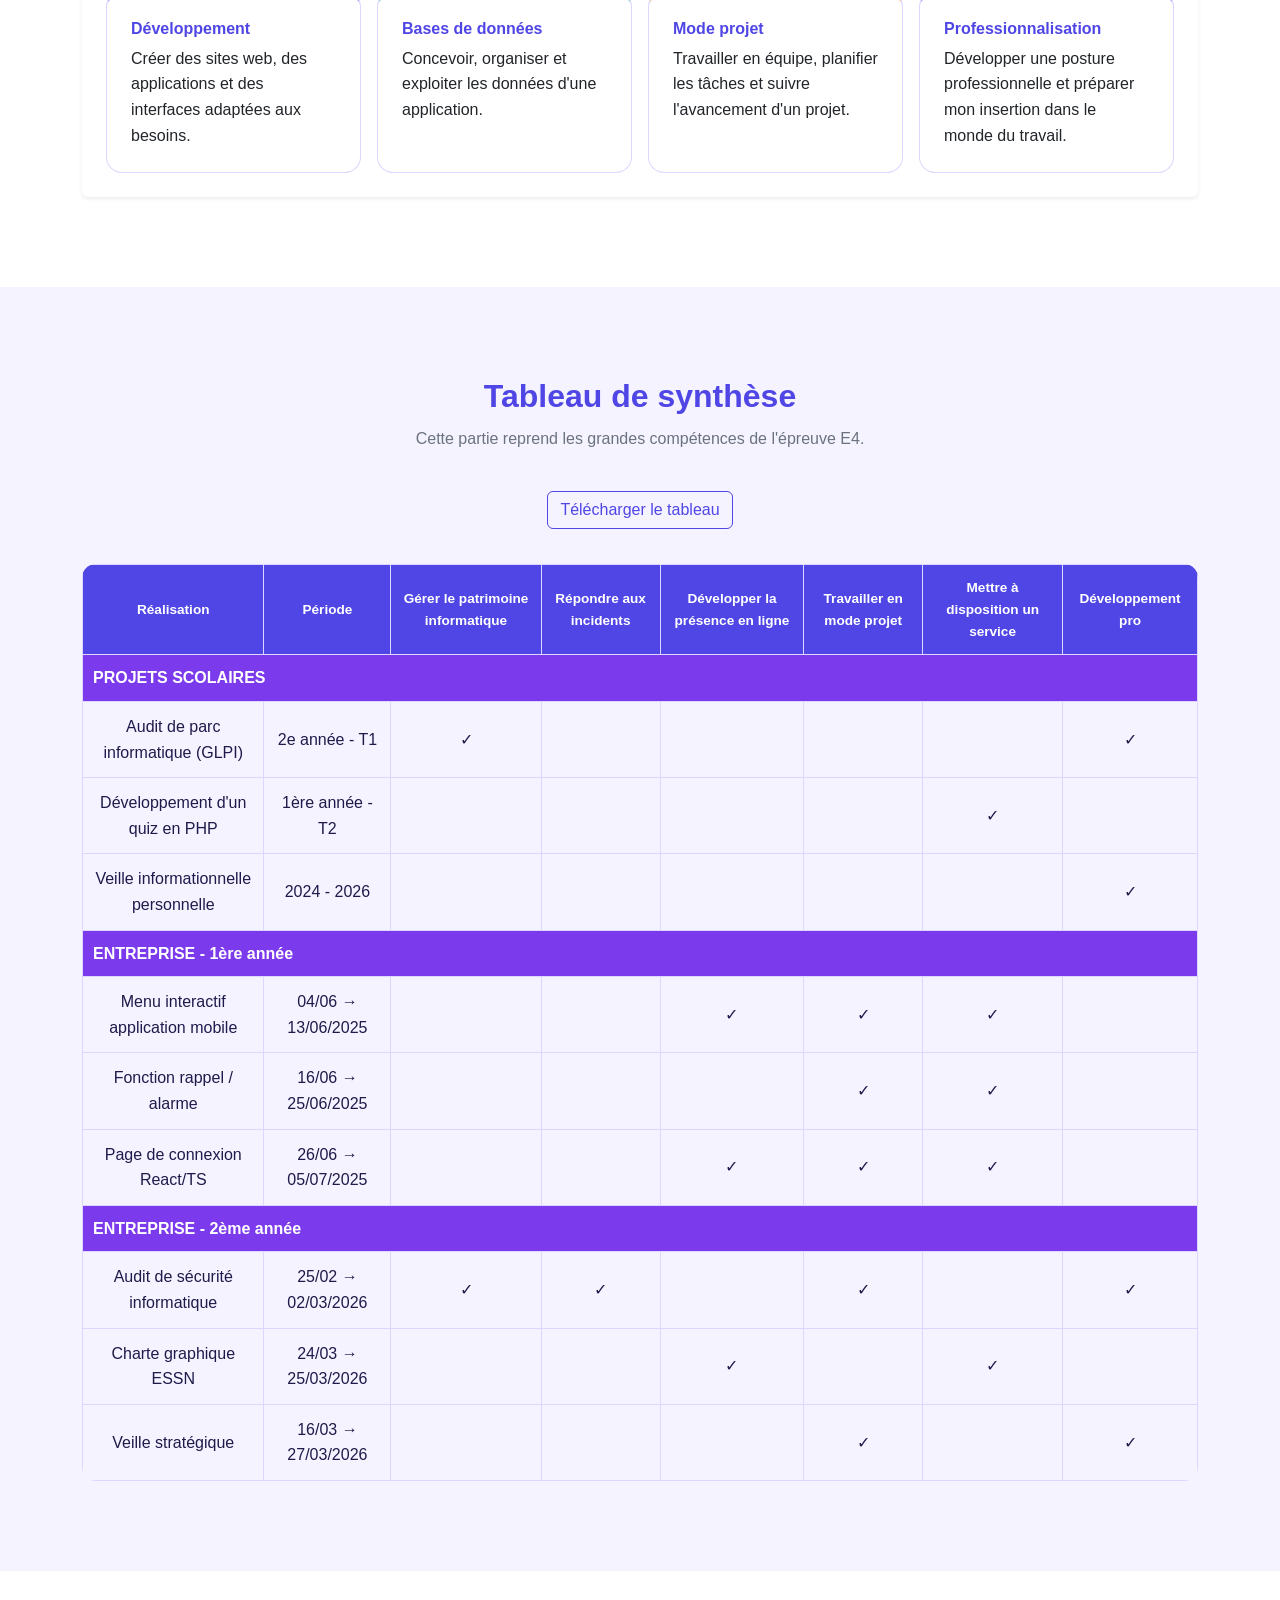
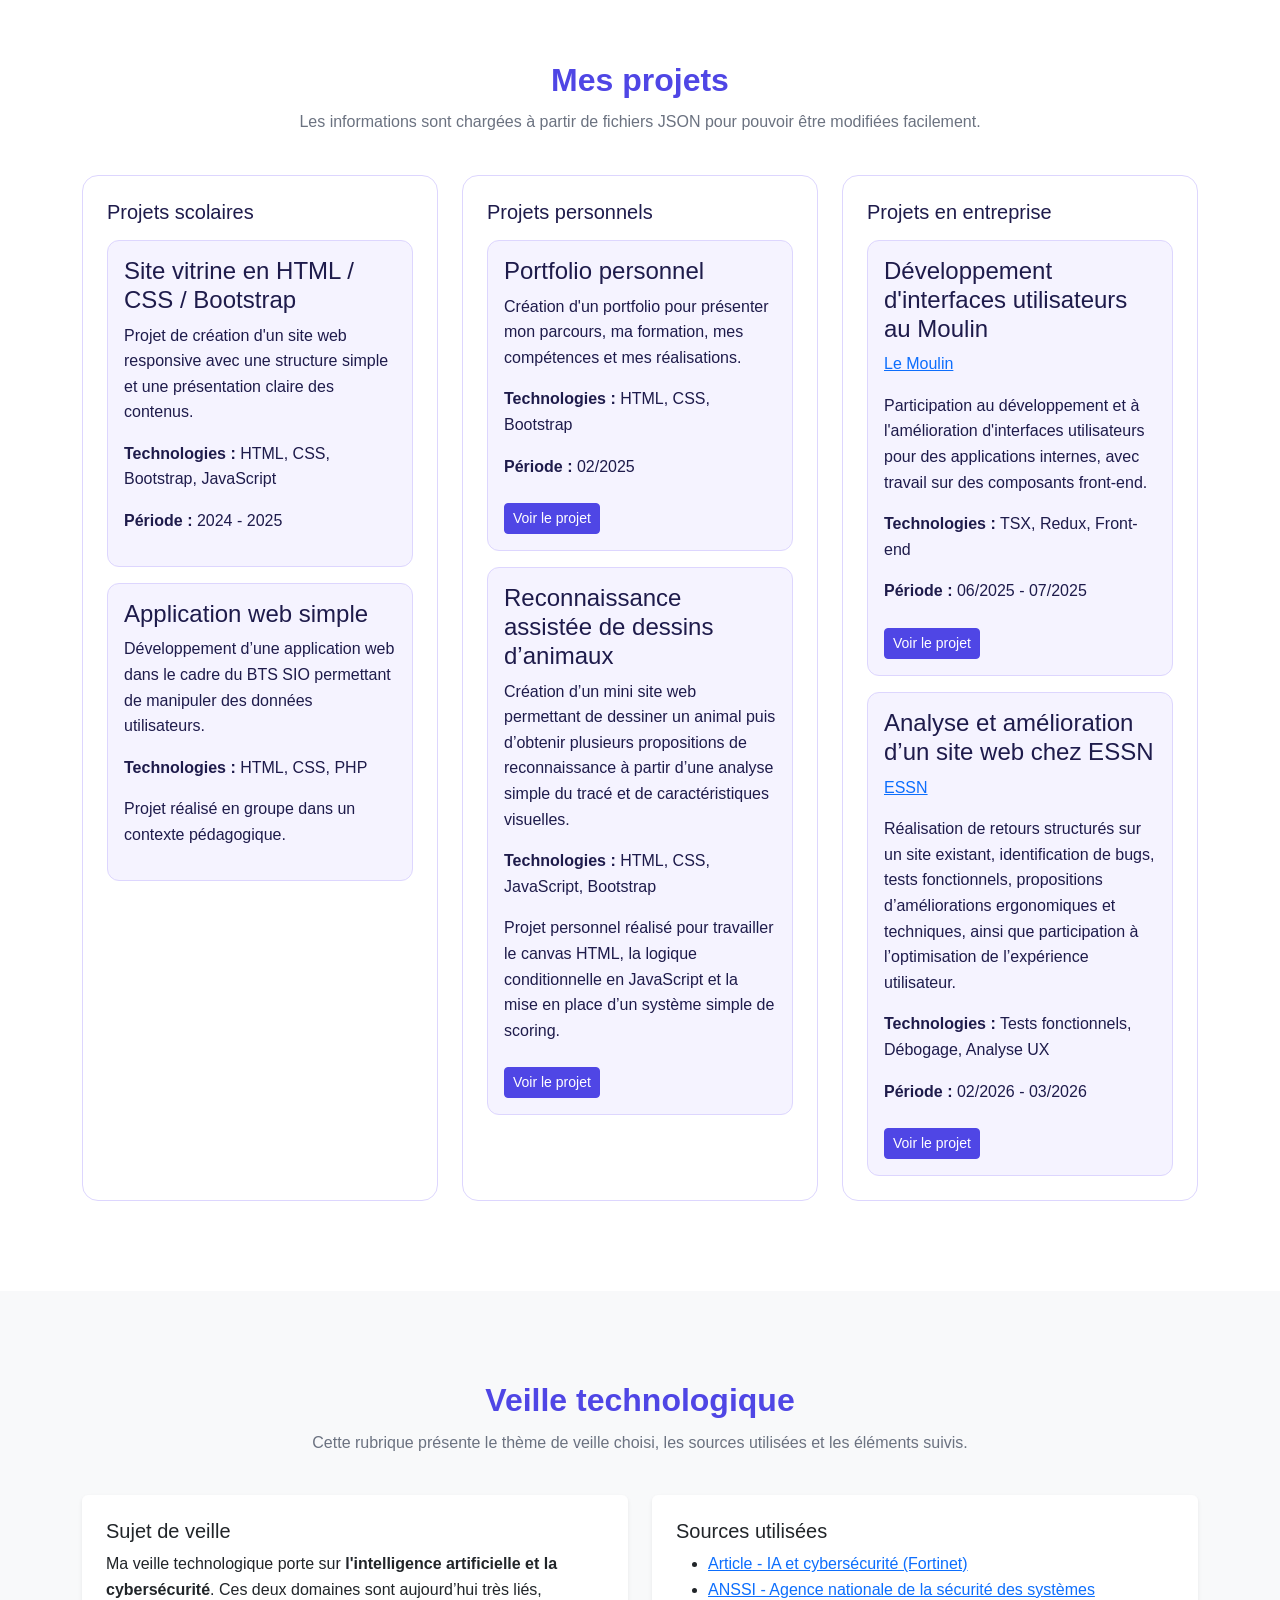
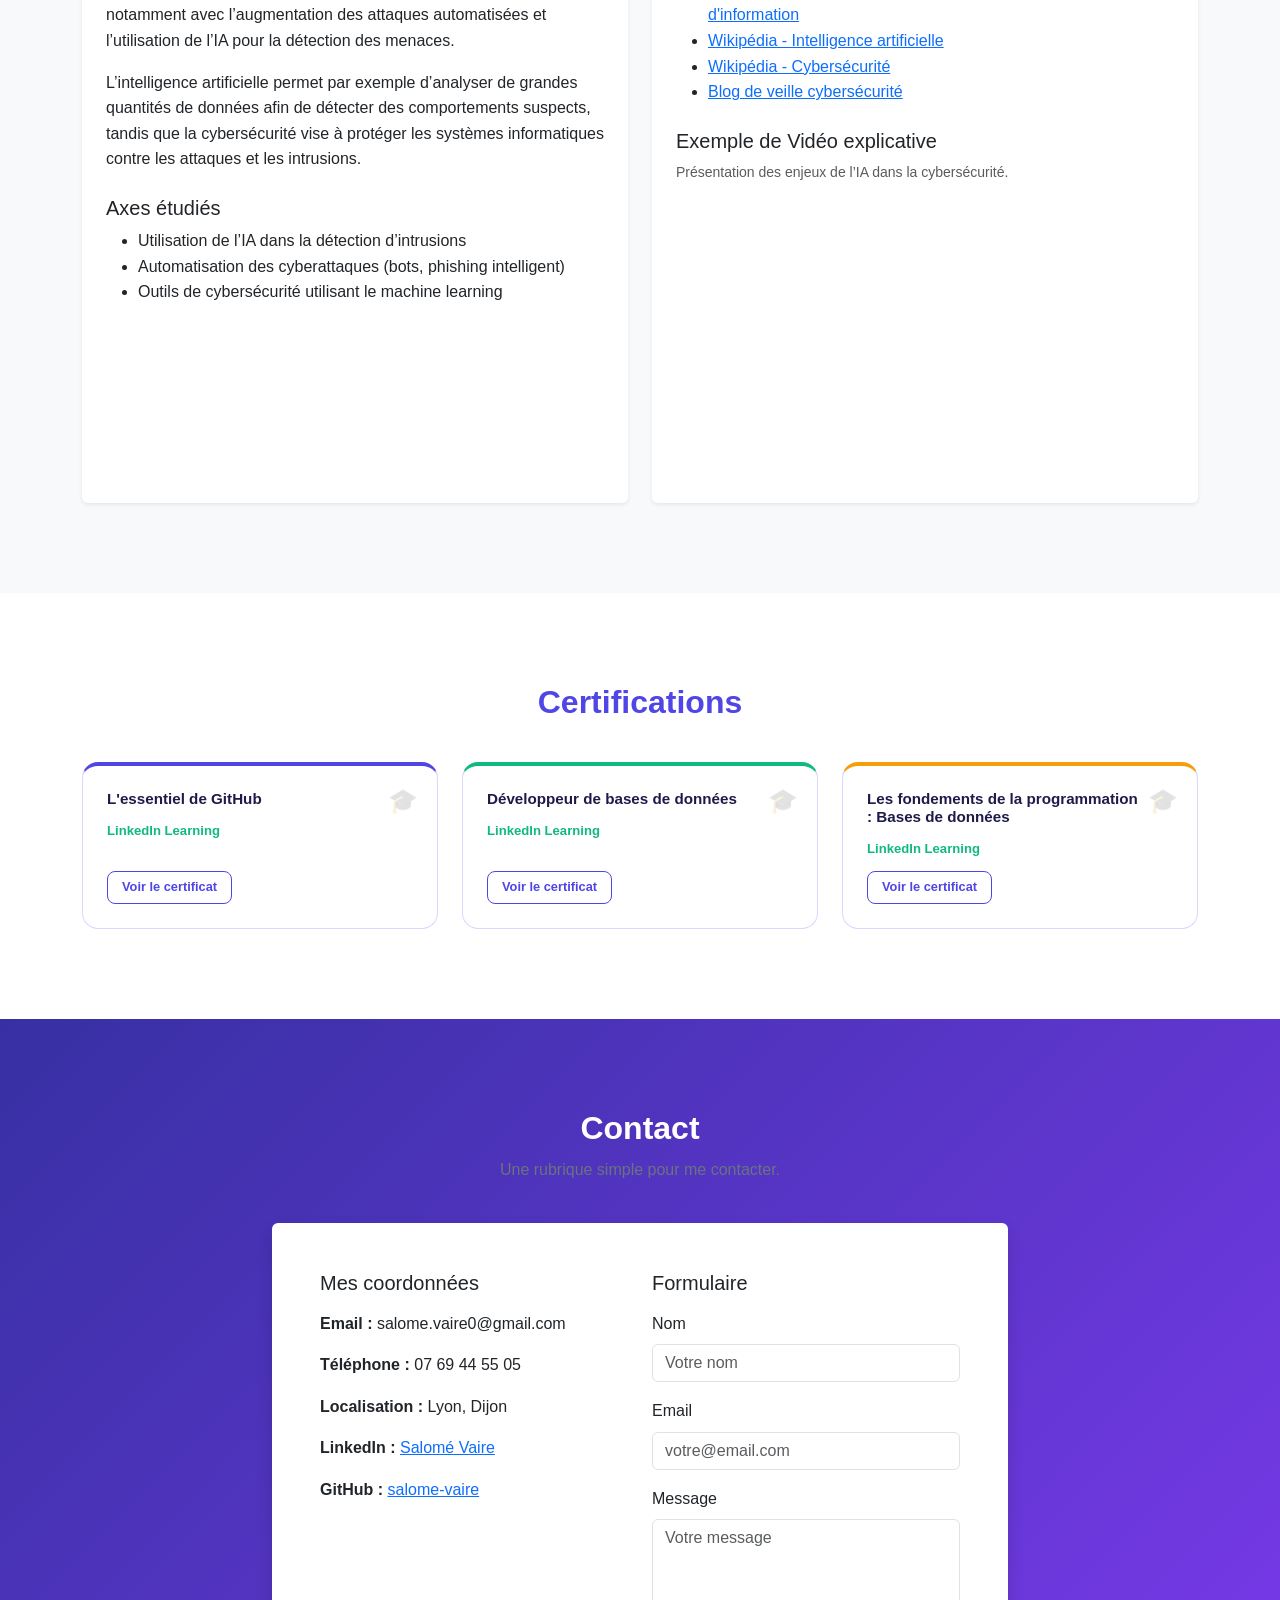
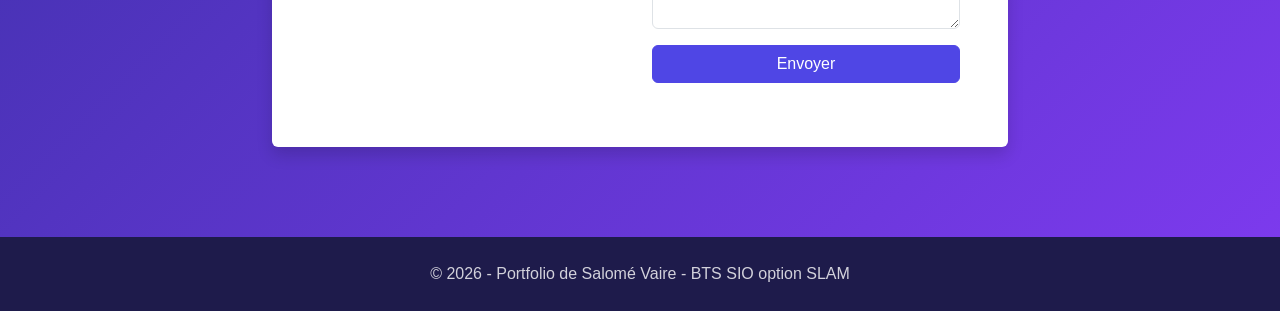
==== commit 652e46c2: "mise à jour" ====
--- a/index.html
+++ b/index.html
@@ -75,28 +75,36 @@
           <p>Une présentation de mon profil, de ma formation et de mes expériences.</p>
         </div>
 
-        <div class="row g-4">
-          <div class="col-lg-7">
-            <div class="card border-0 shadow-sm h-100">
+        <!-- À PROPOS -->
+        <div class="row g-4 mb-4">
+          <div class="col-12">
+            <div class="card border-0 shadow-sm">
               <div class="card-body p-4">
                 <h3 class="h5 mb-3">À propos de moi</h3>
-                <p></p>
+                <p>
                   Actuellement en deuxième année de BTS SIO option SLAM,
                   je développe progressivement mes compétences en développement web et en programmation.
                 </p>
-
                 <p>
-                  Je m’intéresse particulièrement aux technologies liées au front-end,
-                  ainsi qu’aux nouvelles problématiques liées à l’intelligence artificielle
+                  Je m'intéresse particulièrement aux technologies liées au front-end,
+                  ainsi qu'aux nouvelles problématiques liées à l'intelligence artificielle
                   et à la cybersécurité.
                 </p>
-
-                <p>
-                  Sérieuse et motivée, je cherche à acquérir de l’expérience professionnelle
+                <p class="mb-0">
+                  Sérieuse et motivée, je cherche à acquérir de l'expérience professionnelle
                   à travers mes stages et projets.
                 </p>
-
-                <h3 class="h5 mt-4 mb-3">Parcours</h3>
+              </div>
+            </div>
+          </div>
+        </div>
+
+        <!-- PARCOURS -->
+        <div class="row g-4 mb-4">
+          <div class="col-12">
+            <div class="card border-0 shadow-sm">
+              <div class="card-body p-4">
+                <h3 class="h5 mb-3">Parcours</h3>
                 <div class="timeline">
                   <div class="timeline-item">
                     <h4 class="h6 mb-1">BTS SIO - option SLAM - Lycée Le Castel</h4>
@@ -107,22 +115,23 @@
                     <h4 class="h6 mb-1">Stage ESSN - Lyon</h4>
                     <p class="timeline-date">Mars 2026</p>
                     <p class="mb-0">
-                      Analyse et amélioration d’un site web existant.
+                      Analyse et amélioration d'un site web existant.
                       Réalisation de tests fonctionnels, identification de bugs,
-                      propositions d’améliorations ergonomiques et techniques.
-                      Participation à l’optimisation de l’expérience utilisateur.
+                      propositions d'améliorations ergonomiques et techniques.
+                      Participation à l'optimisation de l'expérience utilisateur.
                     </p>
+                  </div>
+
+                  <div class="timeline-item">
+                    <h4 class="h6 mb-1">Stage BTS SIO - Le Moulin, Lyon</h4>
+                    <p class="timeline-date">Juin 2025 - Juillet 2025</p>
+                    <p class="mb-0">Développement d'interfaces utilisateurs en TSX avec Redux et participation à l'amélioration des fonctionnalités front-end.</p>
                   </div>
                   <div class="timeline-item">
                     <h4 class="h6 mb-1">Stage d'initiation au développement front-end - 42 Lyon</h4>
                     <p class="timeline-date">Mars 2025</p>
                     <p class="mb-0">Découverte du développement front-end dans un cadre professionnalisant.</p>
-                  </div>
-                  <div class="timeline-item">
-                    <h4 class="h6 mb-1">Stage BTS SIO - Le Moulin, Lyon</h4>
-                    <p class="timeline-date">Juin 2025 - Juillet 2025</p>
-                    <p class="mb-0">Développement d'interfaces utilisateurs en TSX avec Redux et participation à l'amélioration des fonctionnalités front-end.</p>
-                  </div>
+                  </div>                  
                   <div class="timeline-item">
                     <h4 class="h6 mb-1">1re année de licence Biologie - UCLy</h4>
                     <p class="timeline-date">2023 - 2024</p>
@@ -137,14 +146,15 @@
               </div>
             </div>
           </div>
-
-          <div class="col-lg-5">
-            <div class="card border-0 shadow-sm h-100">
-              <div class="card-body p-4 d-flex flex-column">
+        </div>
+
+        <!-- CV -->
+        <div class="row g-4">
+          <div class="col-12">
+            <div class="card border-0 shadow-sm">
+              <div class="card-body p-4">
                 <h3 class="h5 mb-3">CV</h3>
-                <p>
-                  Une version de mon CV est disponible ci-dessous.
-                </p>
+                <p>Une version de mon CV est disponible ci-dessous.</p>
                 <div class="cv-placeholder mt-3 mb-4">
                   <p class="mb-2 fw-semibold">Contenu principal du CV</p>
                   <ul class="mb-0 text-muted small">
@@ -168,14 +178,13 @@
                     <span class="skill-pill">Git</span>
                   </div>
                 </div>
-                <a href="documents/CV_Salome_Vaire.pdf" class="btn btn-outline-primary mt-auto" download>Télécharger mon CV</a>
-              </div>
-            </div>
-          </div>
-        </div>
-      </div>
-    </section>
-
+                <a href="documents/CV_Salome_Vaire.pdf" class="btn btn-outline-primary" download>Télécharger mon CV</a>
+              </div>
+            </div>
+          </div>
+        </div>
+      </div>
+    </section>
     <section id="bts" class="section-padding">
       <div class="container">
         <div class="section-header">
@@ -223,30 +232,22 @@
             <div class="card border-0 shadow-sm">
               <div class="card-body p-4">
                 <h3 class="h5 mb-3">Ce que j'apprends en SLAM</h3>
-                <div class="row g-3">
-                  <div class="col-md-6 col-lg-3">
-                    <div class="mini-info-card">
-                      <h4 class="h6">Développement</h4>
-                      <p class="mb-0">Créer des sites web, des applications et des interfaces adaptées aux besoins.</p>
-                    </div>
-                  </div>
-                  <div class="col-md-6 col-lg-3">
-                    <div class="mini-info-card">
-                      <h4 class="h6">Bases de données</h4>
-                      <p class="mb-0">Concevoir, organiser et exploiter les données d'une application.</p>
-                    </div>
-                  </div>
-                  <div class="col-md-6 col-lg-3">
-                    <div class="mini-info-card">
-                      <h4 class="h6">Mode projet</h4>
-                      <p class="mb-0">Travailler en équipe, planifier les tâches et suivre l'avancement d'un projet.</p>
-                    </div>
-                  </div>
-                  <div class="col-md-6 col-lg-3">
-                    <div class="mini-info-card">
-                      <h4 class="h6">Professionnalisation</h4>
-                      <p class="mb-0">Développer une posture professionnelle et préparer mon insertion dans le monde du travail.</p>
-                    </div>
+                <div class="slam-cards-row">
+                  <div class="mini-info-card">
+                    <h4 class="h6">Développement</h4>
+                    <p class="mb-0">Créer des sites web, des applications et des interfaces adaptées aux besoins.</p>
+                  </div>
+                  <div class="mini-info-card">
+                    <h4 class="h6">Bases de données</h4>
+                    <p class="mb-0">Concevoir, organiser et exploiter les données d'une application.</p>
+                  </div>
+                  <div class="mini-info-card">
+                    <h4 class="h6">Mode projet</h4>
+                    <p class="mb-0">Travailler en équipe, planifier les tâches et suivre l'avancement d'un projet.</p>
+                  </div>
+                  <div class="mini-info-card">
+                    <h4 class="h6">Professionnalisation</h4>
+                    <p class="mb-0">Développer une posture professionnelle et préparer mon insertion dans le monde du travail.</p>
                   </div>
                 </div>
               </div>
@@ -256,74 +257,114 @@
       </div>
     </section>
 
-    <section id="synthese" class="section-padding bg-light">
-      <div class="container">
+    <section id="synthese" class="section-padding synthese-section">
+      <div class="container">
+
         <div class="section-header">
           <h2>Tableau de synthèse</h2>
-          <p>Cette partie reprend les grandes compétences de l'épreuve E4. Les champs pourront être complétés avec les réalisations correspondantes.</p>
-        </div>
-
-        <div class="alert alert-light border mb-4 synthese-note">
-          <strong>Remarque :</strong> le vrai tableau officiel existe déjà. Cette version sur le site sert surtout à présenter de manière lisible les situations professionnelles principales.
-        </div>
-
-        <div class="table-responsive shadow-sm rounded">
-          <table class="table table-bordered table-hover align-middle mb-0 custom-table synthese-table">
+          <p>
+            Cette partie reprend les grandes compétences de l'épreuve E4.
+          </p>
+        </div>
+
+        <a href="documents/tableau_e4_salome.pdf"
+          class="btn btn-outline-primary synthese-btn"
+          download>
+          Télécharger le tableau
+        </a>
+
+        <div class="table-responsive synthese-wrapper">
+
+          <table class="synthese-table">
+
             <thead>
               <tr>
-                <th>Réalisation professionnelle</th>
+                <th>Réalisation</th>
                 <th>Période</th>
                 <th>Gérer le patrimoine informatique</th>
-                <th>Répondre aux incidents et aux demandes</th>
+                <th>Répondre aux incidents</th>
                 <th>Développer la présence en ligne</th>
                 <th>Travailler en mode projet</th>
-                <th>Mettre à disposition un service informatique</th>
-                <th>Organiser son développement professionnel</th>
+                <th>Mettre à disposition un service</th>
+                <th>Développement pro</th>
               </tr>
             </thead>
+
             <tbody>
-              <tr>
-                <td>Projet ou situation 1 à compléter</td>
-                <td>À compléter</td>
-                <td>À préciser</td>
-                <td>À préciser</td>
-                <td>À préciser</td>
-                <td>À préciser</td>
-                <td>À préciser</td>
-                <td>À préciser</td>
-              </tr>
-              <tr>
-                <td>Projet ou situation 2 à compléter</td>
-                <td>À compléter</td>
-                <td>À préciser</td>
-                <td>À préciser</td>
-                <td>À préciser</td>
-                <td>À préciser</td>
-                <td>À préciser</td>
-                <td>À préciser</td>
-              </tr>
-              <tr>
-                <td>Projet ou situation 3 à compléter</td>
-                <td>À compléter</td>
-                <td>À préciser</td>
-                <td>À préciser</td>
-                <td>À préciser</td>
-                <td>À préciser</td>
-                <td>À préciser</td>
-                <td>À préciser</td>
-              </tr>
-              <tr>
-                <td>Projet ou situation 4 à compléter</td>
-                <td>À compléter</td>
-                <td>À préciser</td>
-                <td>À préciser</td>
-                <td>À préciser</td>
-                <td>À préciser</td>
-                <td>À préciser</td>
-                <td>À préciser</td>
-              </tr>
+
+              <!-- ================= SCOLAIRE ================= -->
+              <tr class="section-title">
+                <td colspan="8">PROJETS SCOLAIRES</td>
+              </tr>
+
+              <tr class="section-school">
+                <td>Audit de parc informatique (GLPI)</td>
+                <td>2e année - T1</td>
+                <td>✓</td><td></td><td></td><td></td><td></td><td>✓</td>
+              </tr>
+
+              <tr class="section-school">
+                <td>Développement d'un quiz en PHP</td>
+                <td>1ère année - T2</td>
+                <td></td><td></td><td></td><td></td><td>✓</td><td></td>
+              </tr>
+
+              <tr class="section-school">
+                <td>Veille informationnelle personnelle</td>
+                <td>2024 - 2026</td>
+                <td></td><td></td><td></td><td></td><td></td><td>✓</td>
+              </tr>
+
+              <!-- ================= ENTREPRISE 1 ================= -->
+              <tr class="section-title pro1">
+                <td colspan="8">ENTREPRISE - 1ère année</td>
+              </tr>
+
+              <tr class="section-pro1">
+                <td>Menu interactif application mobile</td>
+                <td>04/06 → 13/06/2025</td>
+                <td></td><td></td><td>✓</td><td>✓</td><td>✓</td><td></td>
+              </tr>
+
+              <tr class="section-pro1">
+                <td>Fonction rappel / alarme</td>
+                <td>16/06 → 25/06/2025</td>
+                <td></td><td></td><td></td><td>✓</td><td>✓</td><td></td>
+              </tr>
+
+              <tr class="section-pro1">
+                <td>Page de connexion React/TS</td>
+                <td>26/06 → 05/07/2025</td>
+                <td></td><td></td><td>✓</td><td>✓</td><td>✓</td><td></td>
+              </tr>
+
+              <!-- ================= ENTREPRISE 2 ================= -->
+              <tr class="section-title pro2">
+                <td colspan="8">ENTREPRISE - 2ème année</td>
+              </tr>
+
+              <tr class="section-pro2">
+                <td>Audit de sécurité informatique</td>
+                <td>25/02 → 02/03/2026</td>
+                <td>✓</td><td>✓</td><td></td><td>✓</td><td></td><td>✓</td>
+              </tr>
+
+              <tr class="section-pro2">
+                <td>Charte graphique ESSN</td>
+                <td>24/03 → 25/03/2026</td>
+                <td></td><td></td><td>✓</td><td></td><td>✓</td><td></td>
+              </tr>
+
+              <tr class="section-pro2">
+                <td>Veille stratégique</td>
+                <td>16/03 → 27/03/2026</td>
+                <td></td><td></td><td></td><td>✓</td><td></td><td>✓</td>
+              </tr>
+
             </tbody>
+
           </table>
+
         </div>
       </div>
     </section>
@@ -454,27 +495,27 @@
         <div class="row g-4">
           <div class="col-md-6 col-lg-4">
             <div class="certification-card">
-              <h3 class="h6">L'essentiel de GitHub</h3>
-              <p class="mb-2 text-muted">LinkedIn Learning</p>
-              <a href="documents/github-certif.pdf" target="_blank" class="btn btn-sm btn-outline-primary">
+              <h3>L'essentiel de GitHub</h3>
+              <p class="cert-provider">LinkedIn Learning</p>
+              <a href="documents/github-certif.pdf" target="_blank" class="btn-cert">
                 Voir le certificat
               </a>
             </div>
           </div>
           <div class="col-md-6 col-lg-4">
             <div class="certification-card">
-              <h3 class="h6">Les fondements de la programmation : Bases de données</h3>
-              <p class="mb-2 text-muted">LinkedIn Learning</p>
-              <a href="documents/bdd-certif.pdf" target="_blank" class="btn btn-sm btn-outline-primary">
+              <h3>Développeur de bases de données</h3>
+              <p class="cert-provider">LinkedIn Learning</p>
+              <a href="documents/bdd-certif.pdf" target="_blank" class="btn-cert">
                 Voir le certificat
               </a>
             </div>
           </div>
           <div class="col-md-6 col-lg-4">
             <div class="certification-card">
-              <h3 class="h6">Développeur de bases de données</h3>
-              <p class="mb-2 text-muted">LinkedIn Learning</p>
-              <a href="documents/dev-bdd-certif.pdf" target="_blank" class="btn btn-sm btn-outline-primary">
+              <h3>Les fondements de la programmation : Bases de données</h3>
+              <p class="cert-provider">LinkedIn Learning</p>
+              <a href="documents/dev-bdd-certif.pdf" target="_blank" class="btn-cert">
                 Voir le certificat
               </a>
             </div>
--- a/styles.css
+++ b/styles.css
@@ -1,277 +1,298 @@
 :root {
-  --main-color: #7b5cff;
-  --main-color-dark: #5f44d1;
-  --dark-color: #1f2440;
-  --light-color: #f5f7ff;
-  --text-color: #2f3552;
-  --border-color: #dfe4ff;
-}
-
-html {
-  scroll-behavior: smooth;
-}
+  --primary: #4f46e5;
+  --primary-dark: #3730a3;
+  --secondary: #7c3aed;
+  --accent: #0ea5e9;
+  --accent2: #f59e0b;
+  --accent3: #10b981;
+  --accent4: #f43f5e;
+  --bg-light: #f5f3ff;
+  --bg-card: #ffffff;
+  --border: #ddd6fe;
+  --text: #1e1b4b;
+  --text-muted: #6b7280;
+}
+
+html { scroll-behavior: smooth; }
 
 body {
   font-family: Arial, Helvetica, sans-serif;
-  color: var(--text-color);
-  background-color: #ffffff;
-}
-
-.custom-navbar {
-  background: rgba(31, 36, 64, 0.95);
-  backdrop-filter: blur(6px);
-}
-
-.navbar .nav-link {
-  color: #ffffff;
-  margin-left: 0.35rem;
-}
-
-.navbar .nav-link:hover,
-.navbar .nav-link:focus,
-.navbar .navbar-brand:hover {
-  color: #d9d0ff;
-}
-
+  color: var(--text);
+  background: #ffffff;
+  line-height: 1.6;
+}
+
+/* NAV */
+.custom-navbar { background: var(--primary); backdrop-filter: blur(6px); }
+.navbar .nav-link { color: rgba(255,255,255,0.9); }
+.navbar .nav-link:hover { color: #c7d2fe; }
+
+/* HERO */
 .hero-section {
   min-height: 100vh;
   padding-top: 90px;
-  background: linear-gradient(135deg, #1f2440 0%, #374074 55%, #7b5cff 100%);
-  color: #ffffff;
-}
-
-.profile-photo {
-  width: 120px;
-  height: 120px;
-  object-fit: cover;
-  margin: auto;
-  display: block;
-}
-.small-title {
-  text-transform: uppercase;
-  letter-spacing: 2px;
-  font-size: 0.85rem;
-  opacity: 0.9;
-}
-
-.hero-tags {
-  display: flex;
-  flex-wrap: wrap;
-  gap: 0.75rem;
+  background: linear-gradient(135deg, #4f46e5, #7c3aed 50%, #0ea5e9);
+  color: white;
 }
 
 .hero-tag {
-  background-color: rgba(255, 255, 255, 0.14);
-  border: 1px solid rgba(255, 255, 255, 0.2);
-  color: #ffffff;
-  padding: 0.45rem 0.8rem;
-  border-radius: 999px;
-  font-size: 0.9rem;
-}
+  display: inline-block;
+  background: rgba(255,255,255,0.18);
+  border: 1px solid rgba(255,255,255,0.35);
+  color: white;
+  border-radius: 20px;
+  padding: 4px 14px;
+  font-size: 0.82rem;
+  margin: 3px 3px 3px 0;
+}
+
+.hero-tags { display: flex; flex-wrap: wrap; gap: 4px; margin-bottom: 1rem; }
 
 .profile-card {
-  background-color: #ffffff;
-  color: var(--text-color);
+  background: var(--bg-card);
+  color: var(--text);
   padding: 2rem;
-  border-radius: 20px;
+  border-radius: 18px;
+  text-align: center;
 }
 
 .profile-photo {
   width: 90px;
   height: 90px;
   border-radius: 50%;
-  background: linear-gradient(135deg, var(--main-color), #a98cff);
-  color: #ffffff;
+  background: var(--primary);
+  color: white;
   display: flex;
   align-items: center;
   justify-content: center;
-  font-size: 1.8rem;
   font-weight: bold;
-}
-
-.profile-list li {
-  margin-bottom: 0.55rem;
-}
-
-.section-padding {
-  padding: 90px 0;
-}
-
-.section-header {
+  margin: auto;
+  object-fit: cover;
+}
+
+.profile-list li { margin-bottom: 0.3rem; }
+
+/* SECTIONS */
+.section-padding { padding: 90px 0; }
+
+.section-header { text-align: center; margin-bottom: 40px; }
+.section-header h2 { font-weight: 700; margin-bottom: 10px; color: var(--primary); }
+.section-header p { max-width: 750px; margin: auto; color: var(--text-muted); }
+
+/* SKILL PILLS */
+.skill-pill {
+  background: var(--bg-light);
+  border: 1px solid var(--border);
+  color: var(--primary);
+  border-radius: 20px;
+  padding: 3px 12px;
+  font-size: 0.82rem;
+  font-weight: 600;
+}
+
+/* CARDS */
+.project-block, .skill-box {
+  background: var(--bg-card);
+  border: 1px solid var(--border);
+  border-radius: 16px;
+  padding: 1.5rem;
+}
+
+/* MINI INFO CARDS - même taille */
+.slam-cards-row {
+  display: flex;
+  gap: 1rem;
+  flex-wrap: wrap;
+}
+
+.mini-info-card {
+  background: var(--bg-card);
+  border: 1px solid var(--border);
+  border-radius: 16px;
+  padding: 1.5rem;
+  flex: 1 1 200px;
+  display: flex;
+  flex-direction: column;
+}
+
+.mini-info-card:nth-child(1) { border-top: 4px solid var(--primary); }
+.mini-info-card:nth-child(2) { border-top: 4px solid var(--accent3); }
+.mini-info-card:nth-child(3) { border-top: 4px solid var(--accent2); }
+.mini-info-card:nth-child(4) { border-top: 4px solid var(--secondary); }
+
+.mini-info-card h4 { color: var(--primary); font-weight: 700; margin-bottom: 0.5rem; }
+
+/* PROJECT LIST */
+.project-list { display: flex; flex-direction: column; gap: 1rem; }
+
+.project-card {
+  background: var(--bg-light);
+  border: 1px solid var(--border);
+  border-radius: 12px;
+  padding: 1rem;
+  transition: 0.2s;
+}
+.project-card:hover {
+  transform: translateY(-2px);
+  box-shadow: 0 4px 16px rgba(79,70,229,0.12);
+}
+
+/* CERTIFICATIONS */
+.certification-card {
+  background: var(--bg-card);
+  border: 1px solid var(--border);
+  border-radius: 16px;
+  padding: 1.5rem;
+  height: 100%;
+  display: flex;
+  flex-direction: column;
+  gap: 0.5rem;
+  transition: transform 0.2s, box-shadow 0.2s;
+  position: relative;
+  overflow: hidden;
+}
+
+.certification-card::before {
+  content: "🎓";
+  position: absolute;
+  top: 1rem;
+  right: 1.2rem;
+  font-size: 1.5rem;
+  opacity: 0.15;
+}
+
+.certification-card:hover {
+  transform: translateY(-3px);
+  box-shadow: 0 8px 24px rgba(79,70,229,0.15);
+}
+
+.certification-card h3 {
+  color: var(--text);
+  font-size: 0.95rem;
+  font-weight: 700;
+  margin-bottom: 0.25rem;
+  padding-right: 2rem;
+}
+
+.certification-card .cert-provider {
+  font-size: 0.82rem;
+  color: var(--accent3);
+  font-weight: 600;
+  margin-bottom: 0.25rem;
+}
+
+.certification-card .btn-cert {
+  display: inline-block;
+  margin-top: auto;
+  padding: 5px 14px;
+  font-size: 0.8rem;
+  border-radius: 8px;
+  border: 1.5px solid var(--primary);
+  color: var(--primary);
+  text-decoration: none;
+  font-weight: 600;
+  align-self: flex-start;
+  transition: 0.2s;
+}
+.certification-card .btn-cert:hover {
+  background: var(--primary);
+  color: white;
+}
+
+#certifications .col-md-6:nth-child(1) .certification-card { border-top: 4px solid var(--primary); }
+#certifications .col-md-6:nth-child(2) .certification-card { border-top: 4px solid var(--accent3); }
+#certifications .col-md-6:nth-child(3) .certification-card { border-top: 4px solid var(--accent2); }
+
+/* TABLE SYNTHÈSE */
+.synthese-section { background: var(--bg-light); }
+
+.synthese-btn { display: block; margin: 0 auto 35px auto; width: fit-content; }
+.synthese-wrapper { display: flex; justify-content: center; }
+
+.synthese-table {
+  width: 100%;
+  max-width: 1200px;
+  border-collapse: collapse;
+  background: var(--bg-light);
+  border-radius: 14px;
+  overflow: hidden;
+}
+
+.synthese-table th, .synthese-table td {
+  border: 1px solid var(--border);
+  padding: 12px;
   text-align: center;
-  margin-bottom: 45px;
-}
-
-.section-header h2 {
-  font-weight: 700;
-  margin-bottom: 10px;
-}
-
-.section-header p {
-  max-width: 760px;
-  margin: 0 auto;
-  color: #5e678f;
-}
-
-.timeline {
-  border-left: 3px solid var(--main-color);
-  padding-left: 1.2rem;
-}
-
-.timeline-item {
-  position: relative;
-  margin-bottom: 1.5rem;
-}
+  vertical-align: middle;
+}
+
+.synthese-table thead th {
+  background: var(--primary);
+  color: white;
+  font-size: 0.85rem;
+}
+
+.section-title td {
+  background: var(--secondary);
+  color: white;
+  font-weight: bold;
+  text-align: left;
+  padding: 10px;
+}
+
+.section-school td, .section-pro1 td, .section-pro2 td { background: transparent; }
+
+/* TIMELINE */
+.timeline { border-left: 3px solid var(--primary); padding-left: 1.2rem; }
+
+.timeline-item { position: relative; margin-bottom: 1.5rem; }
 
 .timeline-item::before {
   content: "";
   position: absolute;
-  left: -1.55rem;
-  top: 0.35rem;
-  width: 12px;
-  height: 12px;
+  left: -1.5rem;
+  top: 0.4rem;
+  width: 10px;
+  height: 10px;
   border-radius: 50%;
-  background-color: var(--main-color);
-}
-
-.timeline-date {
-  color: var(--main-color);
-  font-size: 0.92rem;
-  margin-bottom: 0.35rem;
-}
-
-.certification-card {
-  padding: 20px;
+  background: var(--accent2);
+  border: 2px solid var(--primary);
+}
+
+.timeline-date { font-size: 0.8rem; color: var(--accent); font-weight: 600; margin-bottom: 0.2rem; }
+
+/* CONTACT */
+.contact-section {
+  background: linear-gradient(135deg, var(--primary-dark), var(--secondary));
+  color: white;
+}
+.contact-section .section-header h2 { color: white; }
+
+/* FOOTER */
+footer { background: #1e1b4b; color: rgba(255,255,255,0.8); text-align: center; padding: 20px; }
+
+/* BOUTONS */
+.btn-primary { background: var(--primary); border-color: var(--primary); }
+.btn-primary:hover { background: var(--primary-dark); border-color: var(--primary-dark); }
+.btn-outline-primary { color: var(--primary); border-color: var(--primary); }
+.btn-outline-primary:hover { background: var(--primary); border-color: var(--primary); }
+
+/* CV PLACEHOLDER */
+.cv-placeholder {
+  background: var(--bg-light);
+  border: 1px dashed var(--border);
   border-radius: 10px;
-  background: white;
-  box-shadow: 0 4px 10px rgba(0,0,0,0.05);
-  text-align: center;
-  height: 100%;
-}
-
-.cv-placeholder,
-.project-block,
-.skill-box,
-.mini-info-card {
-  background-color: #ffffff;
-  border: 1px solid var(--border-color);
-  border-radius: 18px;
-  padding: 1.5rem;
-}
-
-.skill-pill {
-  display: inline-block;
-  padding: 0.4rem 0.8rem;
-  background-color: #ebe5ff;
-  color: var(--main-color-dark);
-  border-radius: 999px;
-  font-size: 0.9rem;
-}
-
-.mini-info-card {
-  height: 100%;
-  background-color: var(--light-color);
-}
-
-.synthese-note {
-  background-color: #ffffff;
-}
-
-.custom-table thead th {
-  background-color: var(--dark-color);
-  color: #ffffff;
-  font-size: 0.92rem;
-  min-width: 170px;
-}
-
-.table-responsive {
-  overflow-x: auto;
-  -webkit-overflow-scrolling: touch; /* scroll fluide mobile */
-}
-
-.synthese-table tbody td {
-  font-size: 0.95rem;
-}
-
-.project-list {
-  display: flex;
-  flex-direction: column;
-  gap: 1rem;
-}
-
-.project-card {
-  border: 1px solid var(--border-color);
-  border-radius: 14px;
-  padding: 1rem;
-  background-color: var(--light-color);
-}
-
-.project-card h4 {
-  font-size: 1rem;
-  margin-bottom: 0.5rem;
-}
-
-.project-badge {
-  display: inline-block;
-  font-size: 0.8rem;
-  background-color: #e5ddff;
-  color: #5036c9;
-  border-radius: 999px;
-  padding: 0.25rem 0.7rem;
-  margin-bottom: 0.7rem;
-}
-
-.project-link {
-  color: var(--main-color-dark);
-  text-decoration: none;
-  font-weight: 600;
-}
-
-.project-link:hover {
-  text-decoration: underline;
-}
-
-.source-list li {
-  margin-bottom: 0.6rem;
-}
-
-.contact-section {
-  background: linear-gradient(135deg, #202544, #4a4e85);
-}
-
-.contact-section .section-header p {
-  color: rgba(255, 255, 255, 0.85);
-}
-
-.contact-card {
-  border-radius: 22px;
-}
-
-.form-control:focus {
-  border-color: #b9abff;
-  box-shadow: 0 0 0 0.2rem rgba(123, 92, 255, 0.15);
-}
-
-footer {
-  background-color: #13172c;
-  color: #ffffff;
-}
-
+  padding: 1rem 1.2rem;
+}
+
+/* RESPONSIVE */
 @media (max-width: 991px) {
-  .hero-section {
-    text-align: center;
-    padding-bottom: 60px;
-  }
-
-  .profile-card {
-    max-width: 430px;
-    margin: 0 auto;
-  }
-
-  .profile-photo,
-  .hero-tags {
-    justify-content: center;
-    margin-left: auto;
-    margin-right: auto;
-  }
-}
+  .hero-section { text-align: center; }
+  .synthese-table { font-size: 0.8rem; }
+  .synthese-table th, .synthese-table td { padding: 8px; }
+}
+
+@media (max-width: 576px) {
+  .section-padding { padding: 60px 0; }
+  .synthese-table { font-size: 0.75rem; }
+  .slam-cards-row { flex-direction: column; }
+}
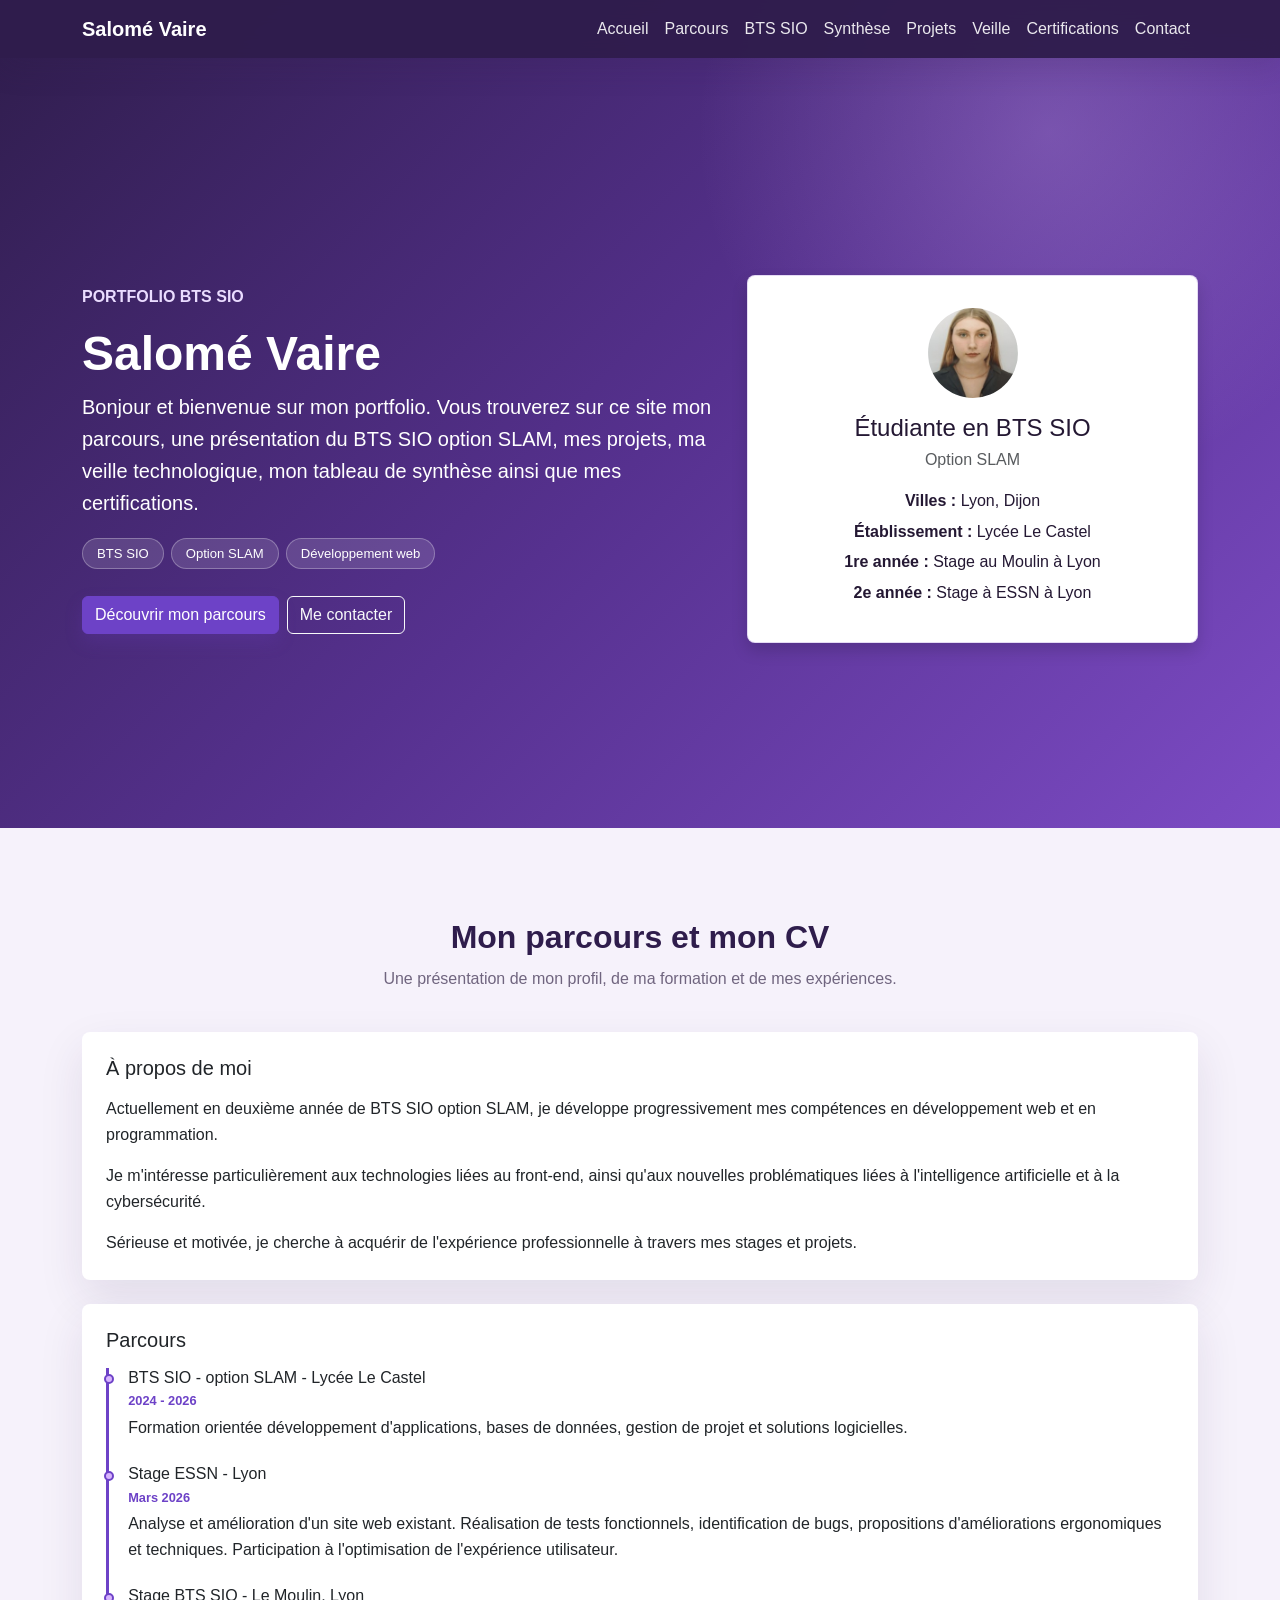
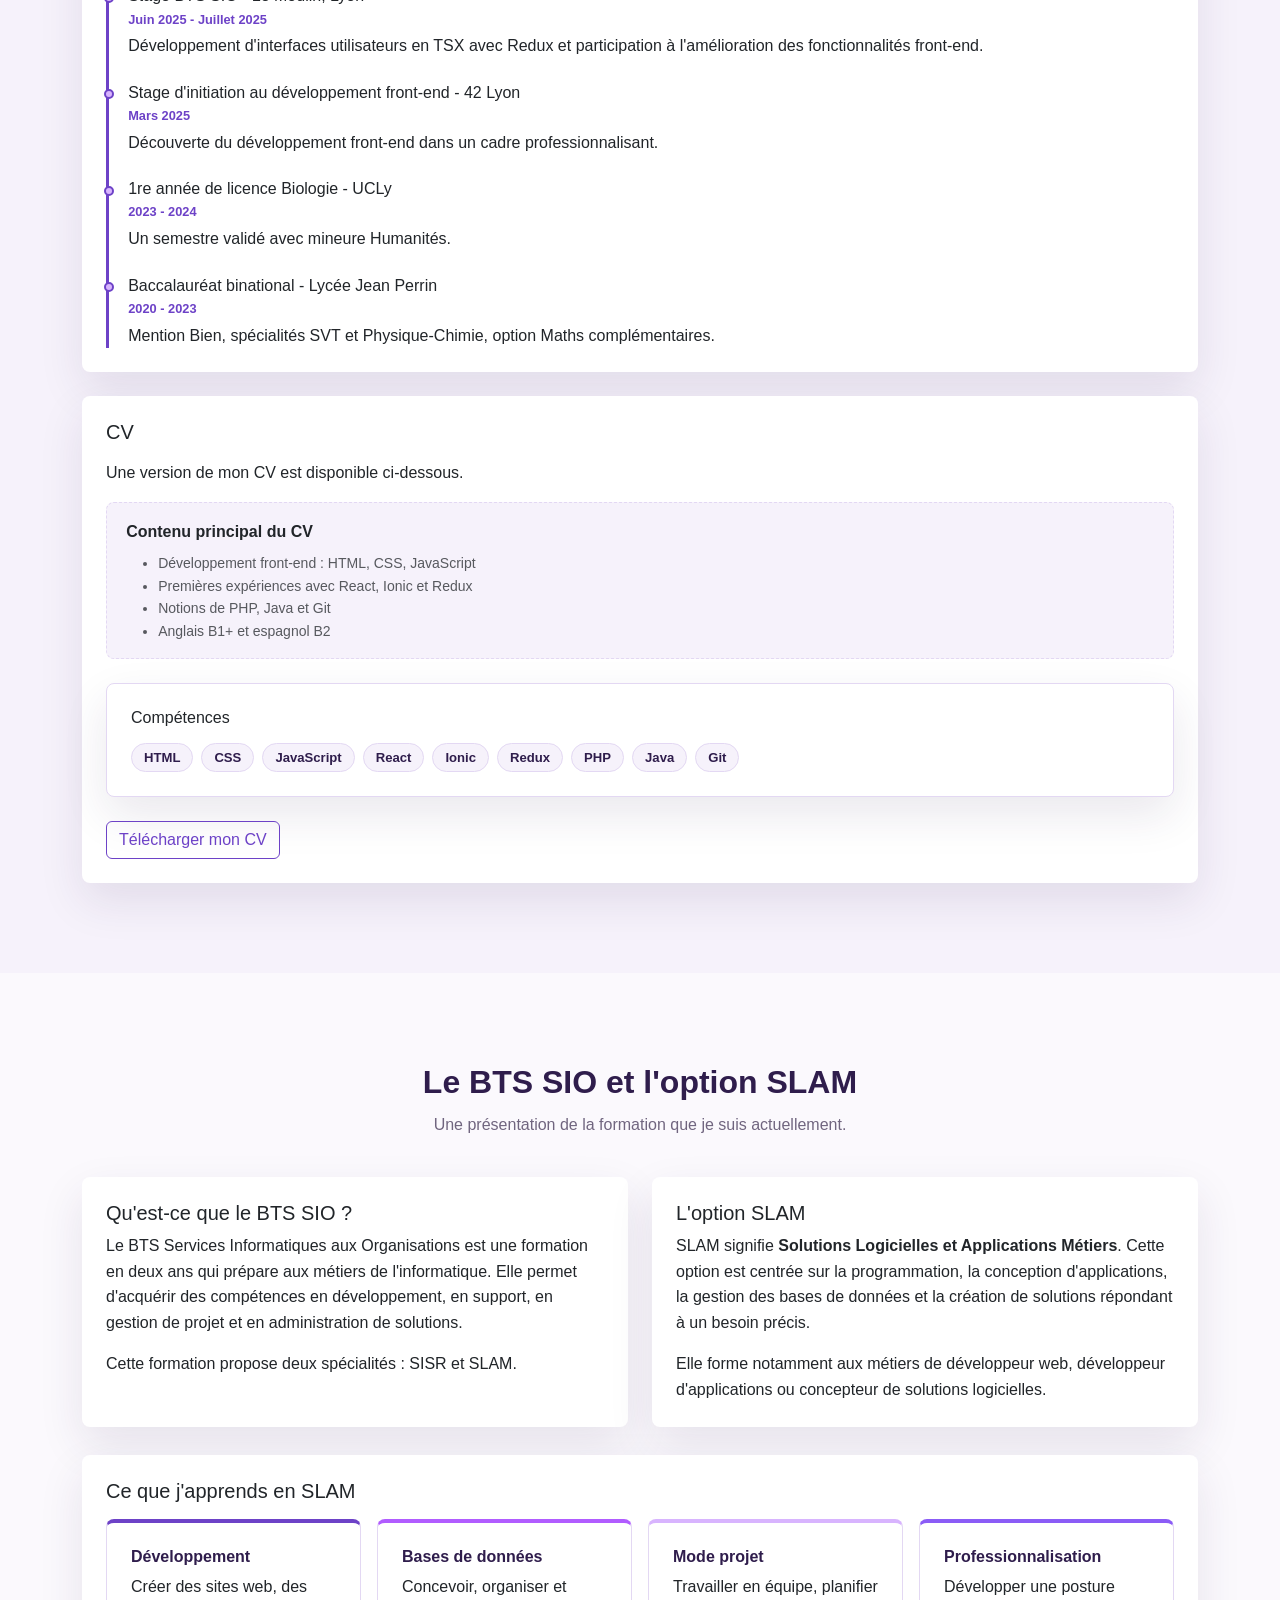
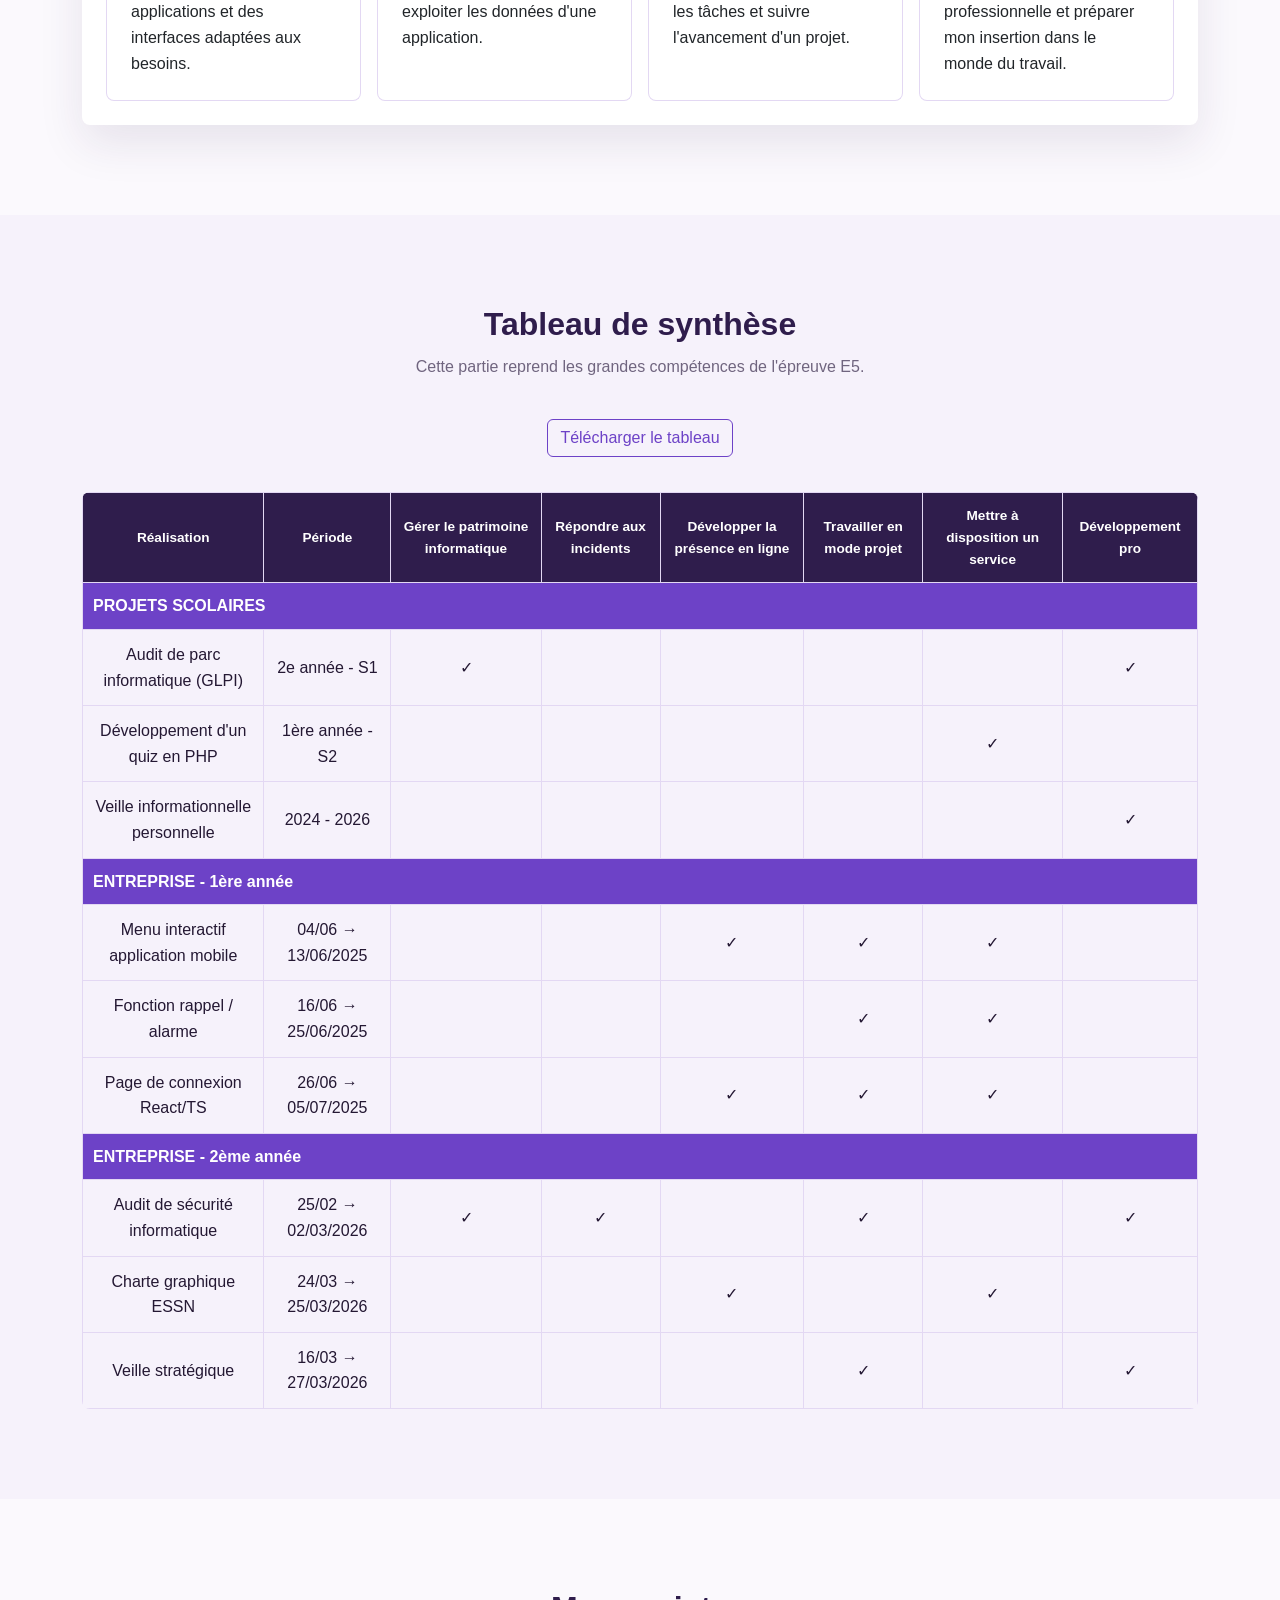
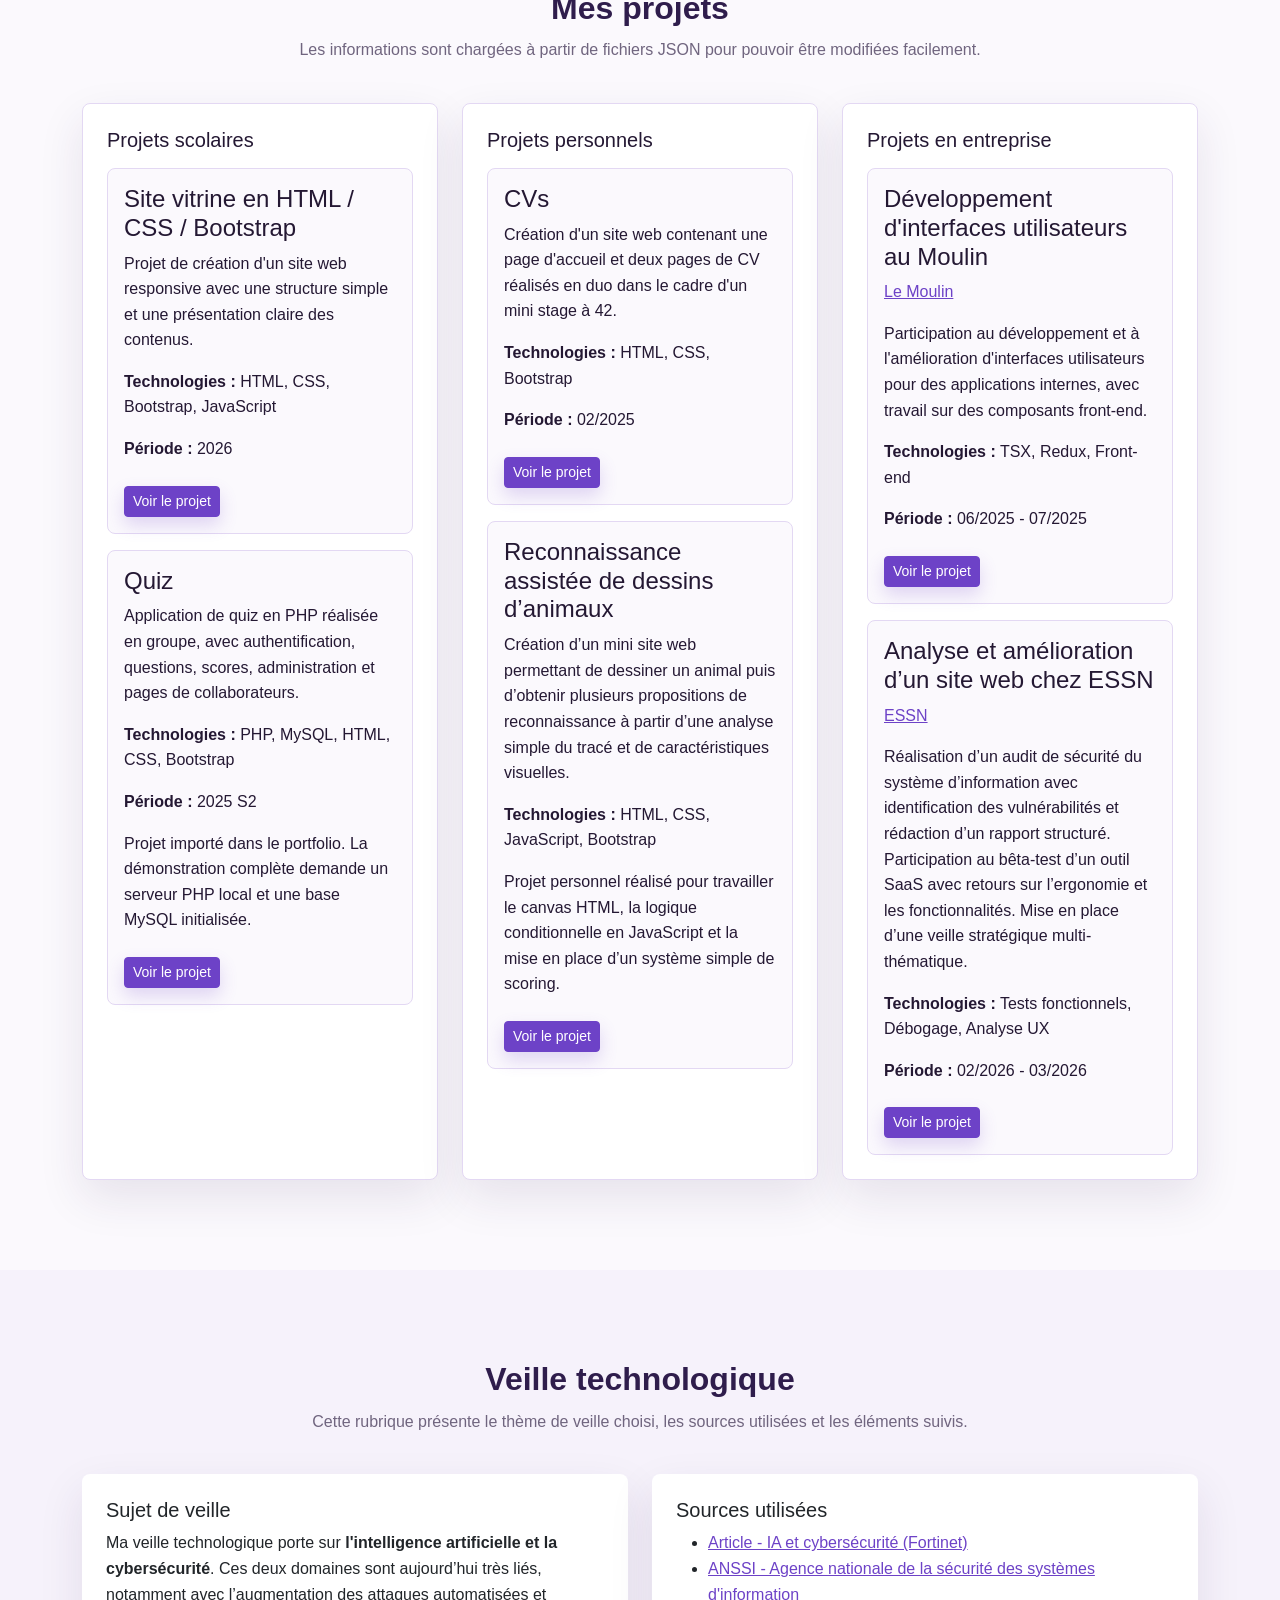
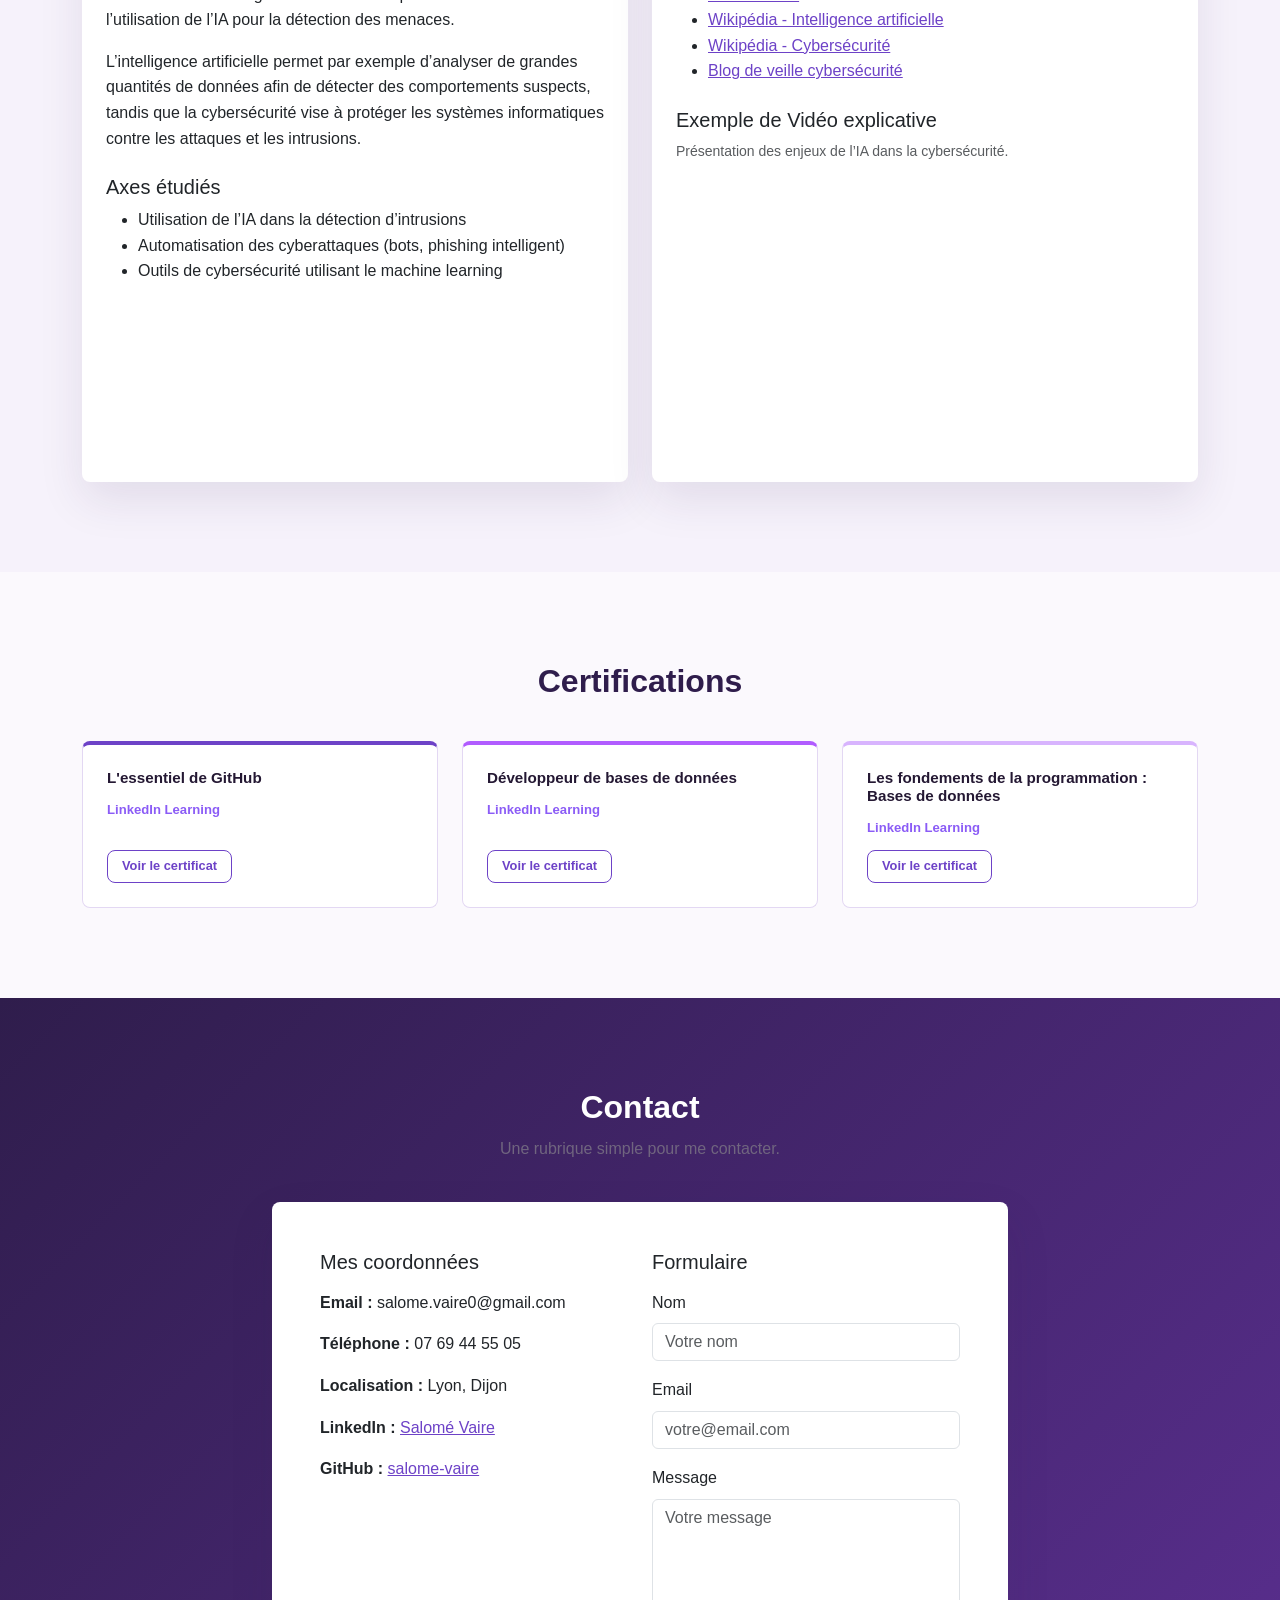
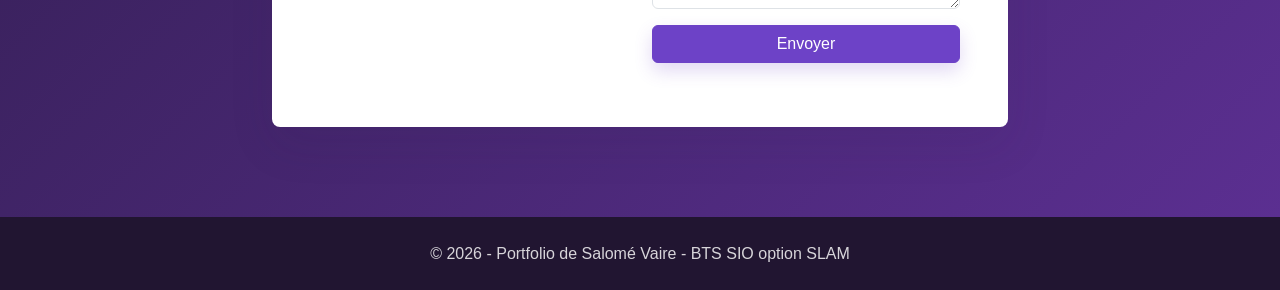
==== commit bf6d8d99: "nouvelle mise à jour" ====
--- a/index.html
+++ b/index.html
@@ -263,7 +263,7 @@
         <div class="section-header">
           <h2>Tableau de synthèse</h2>
           <p>
-            Cette partie reprend les grandes compétences de l'épreuve E4.
+            Cette partie reprend les grandes compétences de l'épreuve E5.
           </p>
         </div>
 
@@ -299,13 +299,13 @@
 
               <tr class="section-school">
                 <td>Audit de parc informatique (GLPI)</td>
-                <td>2e année - T1</td>
+                <td>2e année - S1</td>
                 <td>✓</td><td></td><td></td><td></td><td></td><td>✓</td>
               </tr>
 
               <tr class="section-school">
                 <td>Développement d'un quiz en PHP</td>
-                <td>1ère année - T2</td>
+                <td>1ère année - S2</td>
                 <td></td><td></td><td></td><td></td><td>✓</td><td></td>
               </tr>
 
--- a/styles.css
+++ b/styles.css
@@ -1,16 +1,15 @@
 :root {
-  --primary: #4f46e5;
-  --primary-dark: #3730a3;
-  --secondary: #7c3aed;
-  --accent: #0ea5e9;
-  --accent2: #f59e0b;
-  --accent3: #10b981;
-  --accent4: #f43f5e;
-  --bg-light: #f5f3ff;
+  --primary: #6d42c7;
+  --primary-dark: #2f1d4c;
+  --secondary: #8b5cf6;
+  --accent: #b15cff;
+  --accent-soft: #d8b4fe;
+  --bg-light: #f6f2fb;
   --bg-card: #ffffff;
-  --border: #ddd6fe;
-  --text: #1e1b4b;
-  --text-muted: #6b7280;
+  --border: #e3d8f3;
+  --text: #241833;
+  --text-muted: #70657f;
+  --shadow: 0 18px 45px rgba(47, 29, 76, 0.1);
 }
 
 html { scroll-behavior: smooth; }
@@ -18,29 +17,45 @@
 body {
   font-family: Arial, Helvetica, sans-serif;
   color: var(--text);
-  background: #ffffff;
+  background: #fbf9fd;
   line-height: 1.6;
 }
 
+a { color: var(--primary); }
+a:hover { color: var(--primary-dark); }
+
 /* NAV */
-.custom-navbar { background: var(--primary); backdrop-filter: blur(6px); }
+.custom-navbar {
+  background: rgba(47, 29, 76, 0.96);
+  backdrop-filter: blur(10px);
+  box-shadow: 0 10px 30px rgba(47, 29, 76, 0.16);
+}
 .navbar .nav-link { color: rgba(255,255,255,0.9); }
-.navbar .nav-link:hover { color: #c7d2fe; }
+.navbar .nav-link:hover { color: #e9d5ff; }
 
 /* HERO */
 .hero-section {
-  min-height: 100vh;
+  min-height: 92vh;
   padding-top: 90px;
-  background: linear-gradient(135deg, #4f46e5, #7c3aed 50%, #0ea5e9);
-  color: white;
+  background:
+    radial-gradient(circle at 82% 16%, rgba(216, 180, 254, 0.25), transparent 28%),
+    linear-gradient(135deg, #2f1d4c 0%, #56318f 52%, #7c4bc4 100%);
+  color: white;
+}
+
+.small-title {
+  color: #eadcff;
+  font-weight: 700;
+  letter-spacing: 0;
+  text-transform: uppercase;
 }
 
 .hero-tag {
   display: inline-block;
-  background: rgba(255,255,255,0.18);
-  border: 1px solid rgba(255,255,255,0.35);
-  color: white;
-  border-radius: 20px;
+  background: rgba(255,255,255,0.13);
+  border: 1px solid rgba(255,255,255,0.28);
+  color: white;
+  border-radius: 999px;
   padding: 4px 14px;
   font-size: 0.82rem;
   margin: 3px 3px 3px 0;
@@ -52,8 +67,10 @@
   background: var(--bg-card);
   color: var(--text);
   padding: 2rem;
-  border-radius: 18px;
+  border: 1px solid rgba(227, 216, 243, 0.9);
+  border-radius: 8px;
   text-align: center;
+  box-shadow: var(--shadow);
 }
 
 .profile-photo {
@@ -76,15 +93,23 @@
 .section-padding { padding: 90px 0; }
 
 .section-header { text-align: center; margin-bottom: 40px; }
-.section-header h2 { font-weight: 700; margin-bottom: 10px; color: var(--primary); }
+.section-header h2 { font-weight: 700; margin-bottom: 10px; color: var(--primary-dark); }
 .section-header p { max-width: 750px; margin: auto; color: var(--text-muted); }
+
+.bg-light { background-color: var(--bg-light) !important; }
+
+.card {
+  border-radius: 8px;
+  border-color: var(--border) !important;
+  box-shadow: var(--shadow) !important;
+}
 
 /* SKILL PILLS */
 .skill-pill {
   background: var(--bg-light);
   border: 1px solid var(--border);
-  color: var(--primary);
-  border-radius: 20px;
+  color: var(--primary-dark);
+  border-radius: 999px;
   padding: 3px 12px;
   font-size: 0.82rem;
   font-weight: 600;
@@ -94,11 +119,12 @@
 .project-block, .skill-box {
   background: var(--bg-card);
   border: 1px solid var(--border);
-  border-radius: 16px;
+  border-radius: 8px;
   padding: 1.5rem;
-}
-
-/* MINI INFO CARDS - même taille */
+  box-shadow: var(--shadow);
+}
+
+/* MINI INFO CARDS - meme taille */
 .slam-cards-row {
   display: flex;
   gap: 1rem;
@@ -108,7 +134,7 @@
 .mini-info-card {
   background: var(--bg-card);
   border: 1px solid var(--border);
-  border-radius: 16px;
+  border-radius: 8px;
   padding: 1.5rem;
   flex: 1 1 200px;
   display: flex;
@@ -116,54 +142,43 @@
 }
 
 .mini-info-card:nth-child(1) { border-top: 4px solid var(--primary); }
-.mini-info-card:nth-child(2) { border-top: 4px solid var(--accent3); }
-.mini-info-card:nth-child(3) { border-top: 4px solid var(--accent2); }
+.mini-info-card:nth-child(2) { border-top: 4px solid var(--accent); }
+.mini-info-card:nth-child(3) { border-top: 4px solid var(--accent-soft); }
 .mini-info-card:nth-child(4) { border-top: 4px solid var(--secondary); }
 
-.mini-info-card h4 { color: var(--primary); font-weight: 700; margin-bottom: 0.5rem; }
+.mini-info-card h4 { color: var(--primary-dark); font-weight: 700; margin-bottom: 0.5rem; }
 
 /* PROJECT LIST */
 .project-list { display: flex; flex-direction: column; gap: 1rem; }
 
 .project-card {
-  background: var(--bg-light);
-  border: 1px solid var(--border);
-  border-radius: 12px;
+  background: #fbf9fd;
+  border: 1px solid var(--border);
+  border-radius: 8px;
   padding: 1rem;
   transition: 0.2s;
 }
 .project-card:hover {
   transform: translateY(-2px);
-  box-shadow: 0 4px 16px rgba(79,70,229,0.12);
+  box-shadow: 0 12px 28px rgba(47, 29, 76, 0.12);
 }
 
 /* CERTIFICATIONS */
 .certification-card {
   background: var(--bg-card);
   border: 1px solid var(--border);
-  border-radius: 16px;
+  border-radius: 8px;
   padding: 1.5rem;
   height: 100%;
   display: flex;
   flex-direction: column;
   gap: 0.5rem;
   transition: transform 0.2s, box-shadow 0.2s;
-  position: relative;
-  overflow: hidden;
-}
-
-.certification-card::before {
-  content: "🎓";
-  position: absolute;
-  top: 1rem;
-  right: 1.2rem;
-  font-size: 1.5rem;
-  opacity: 0.15;
 }
 
 .certification-card:hover {
   transform: translateY(-3px);
-  box-shadow: 0 8px 24px rgba(79,70,229,0.15);
+  box-shadow: 0 12px 30px rgba(47, 29, 76, 0.14);
 }
 
 .certification-card h3 {
@@ -171,12 +186,11 @@
   font-size: 0.95rem;
   font-weight: 700;
   margin-bottom: 0.25rem;
-  padding-right: 2rem;
 }
 
 .certification-card .cert-provider {
   font-size: 0.82rem;
-  color: var(--accent3);
+  color: var(--secondary);
   font-weight: 600;
   margin-bottom: 0.25rem;
 }
@@ -200,10 +214,10 @@
 }
 
 #certifications .col-md-6:nth-child(1) .certification-card { border-top: 4px solid var(--primary); }
-#certifications .col-md-6:nth-child(2) .certification-card { border-top: 4px solid var(--accent3); }
-#certifications .col-md-6:nth-child(3) .certification-card { border-top: 4px solid var(--accent2); }
-
-/* TABLE SYNTHÈSE */
+#certifications .col-md-6:nth-child(2) .certification-card { border-top: 4px solid var(--accent); }
+#certifications .col-md-6:nth-child(3) .certification-card { border-top: 4px solid var(--accent-soft); }
+
+/* TABLE SYNTHESE */
 .synthese-section { background: var(--bg-light); }
 
 .synthese-btn { display: block; margin: 0 auto 35px auto; width: fit-content; }
@@ -214,7 +228,7 @@
   max-width: 1200px;
   border-collapse: collapse;
   background: var(--bg-light);
-  border-radius: 14px;
+  border-radius: 8px;
   overflow: hidden;
 }
 
@@ -226,13 +240,13 @@
 }
 
 .synthese-table thead th {
+  background: var(--primary-dark);
+  color: white;
+  font-size: 0.85rem;
+}
+
+.section-title td {
   background: var(--primary);
-  color: white;
-  font-size: 0.85rem;
-}
-
-.section-title td {
-  background: var(--secondary);
   color: white;
   font-weight: bold;
   text-align: left;
@@ -254,24 +268,28 @@
   width: 10px;
   height: 10px;
   border-radius: 50%;
-  background: var(--accent2);
+  background: var(--accent-soft);
   border: 2px solid var(--primary);
 }
 
-.timeline-date { font-size: 0.8rem; color: var(--accent); font-weight: 600; margin-bottom: 0.2rem; }
+.timeline-date { font-size: 0.8rem; color: var(--primary); font-weight: 600; margin-bottom: 0.2rem; }
 
 /* CONTACT */
 .contact-section {
-  background: linear-gradient(135deg, var(--primary-dark), var(--secondary));
+  background: linear-gradient(135deg, var(--primary-dark), #5b2f91);
   color: white;
 }
 .contact-section .section-header h2 { color: white; }
 
 /* FOOTER */
-footer { background: #1e1b4b; color: rgba(255,255,255,0.8); text-align: center; padding: 20px; }
+footer { background: #211531; color: rgba(255,255,255,0.82); text-align: center; padding: 20px; }
 
 /* BOUTONS */
-.btn-primary { background: var(--primary); border-color: var(--primary); }
+.btn-primary {
+  background: var(--primary);
+  border-color: var(--primary);
+  box-shadow: 0 8px 18px rgba(109, 66, 199, 0.2);
+}
 .btn-primary:hover { background: var(--primary-dark); border-color: var(--primary-dark); }
 .btn-outline-primary { color: var(--primary); border-color: var(--primary); }
 .btn-outline-primary:hover { background: var(--primary); border-color: var(--primary); }
@@ -280,7 +298,7 @@
 .cv-placeholder {
   background: var(--bg-light);
   border: 1px dashed var(--border);
-  border-radius: 10px;
+  border-radius: 8px;
   padding: 1rem 1.2rem;
 }
 
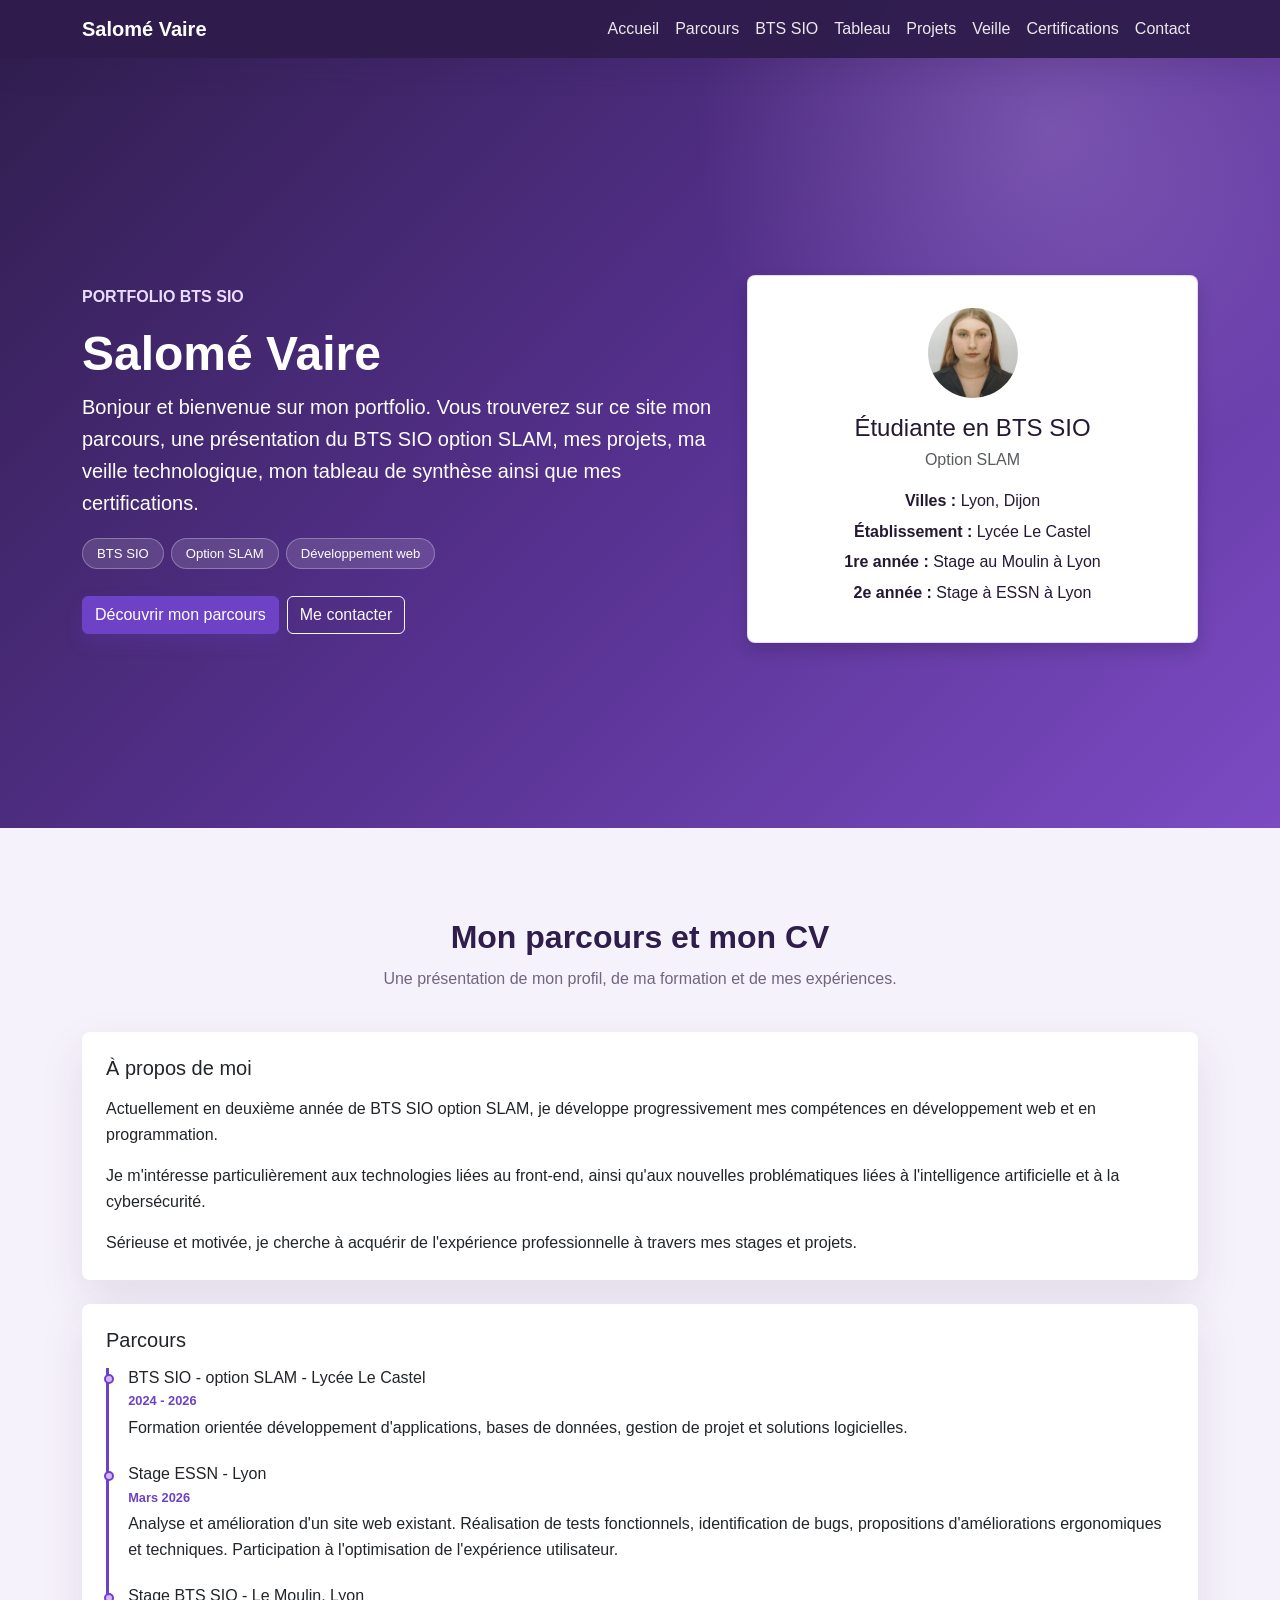
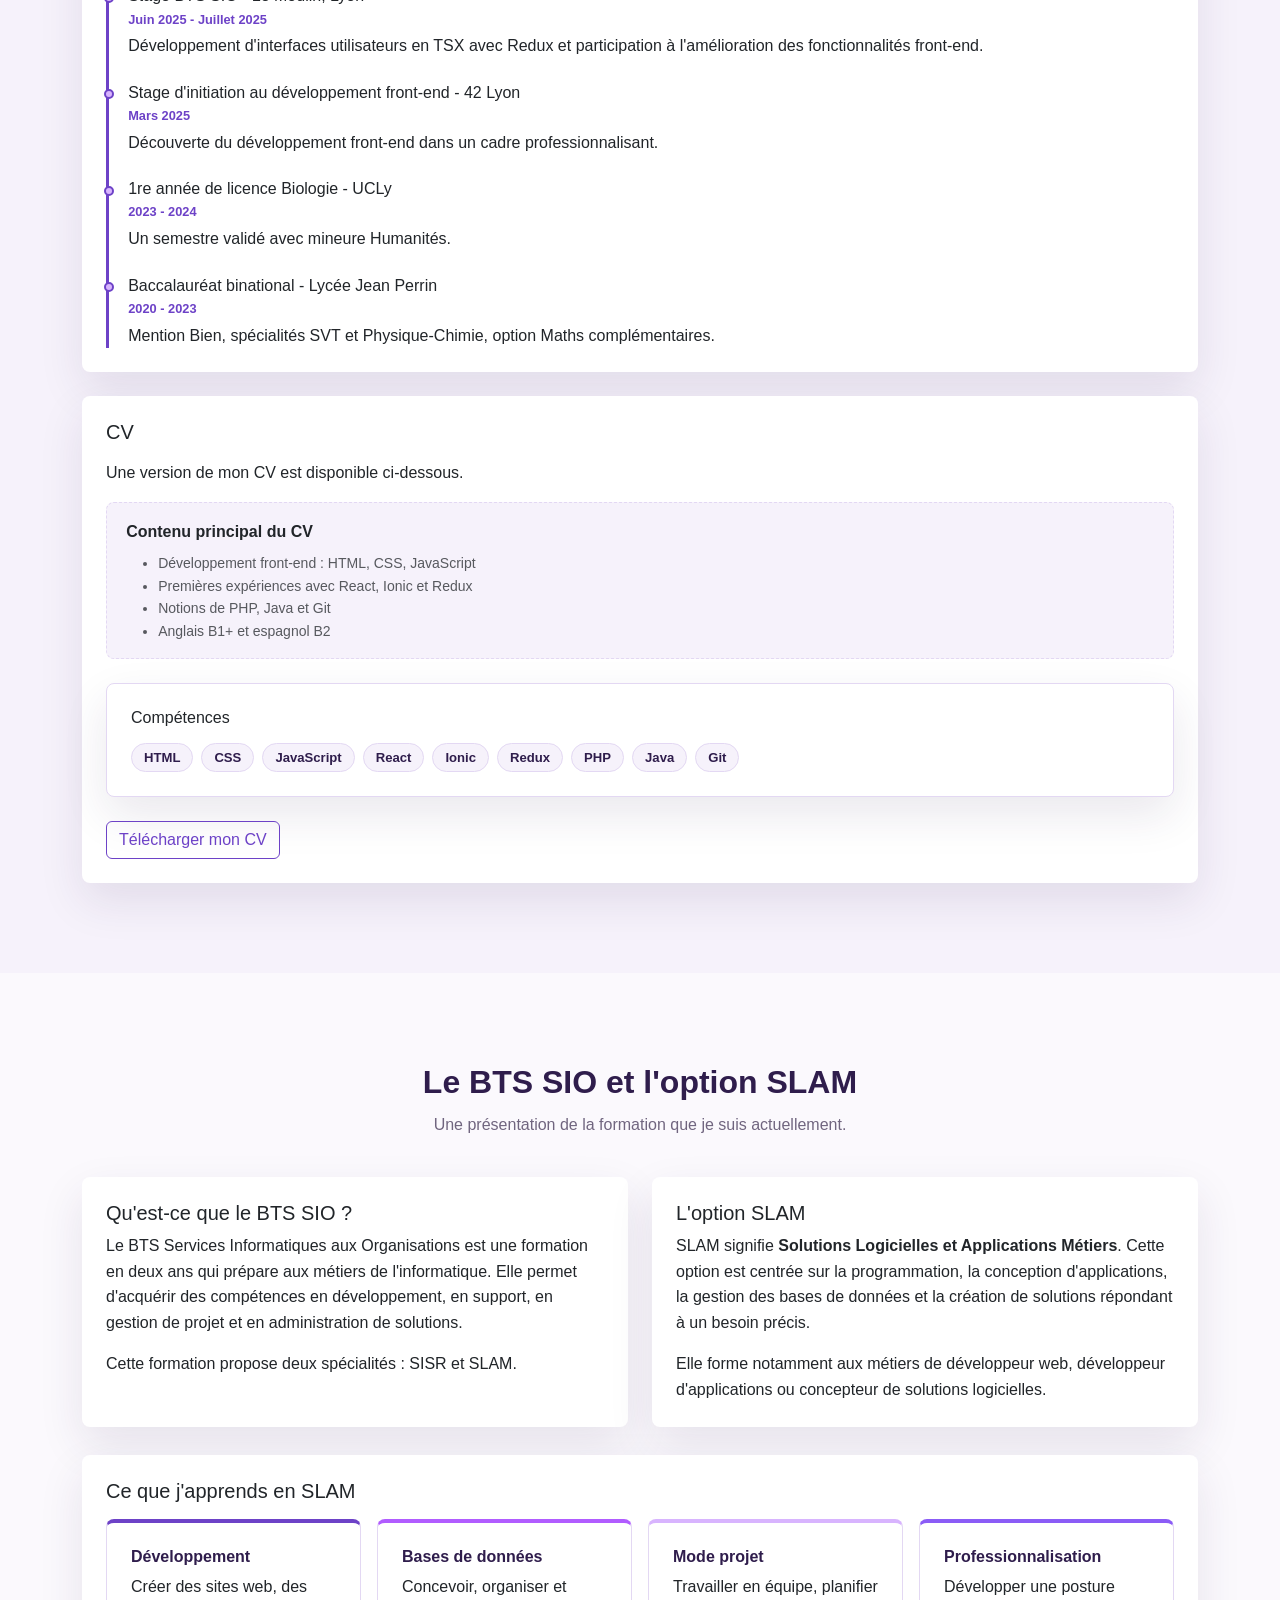
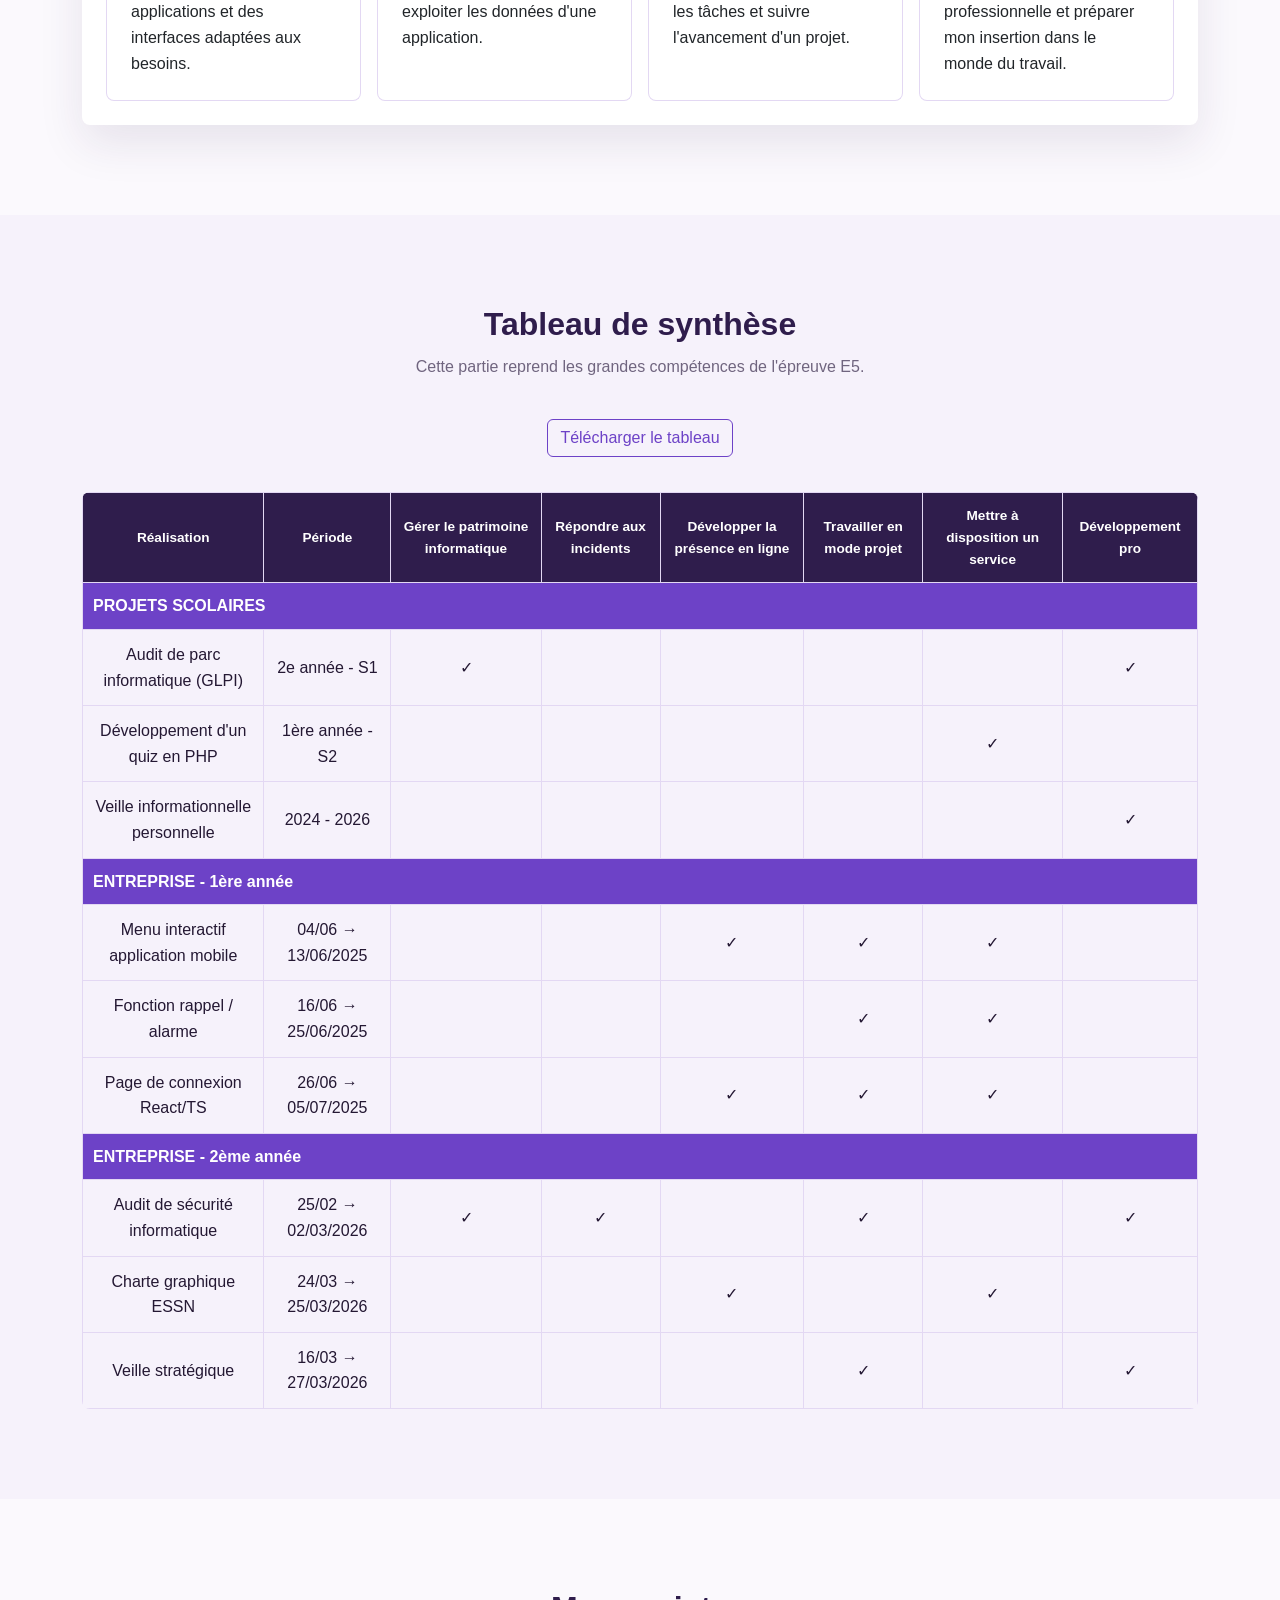
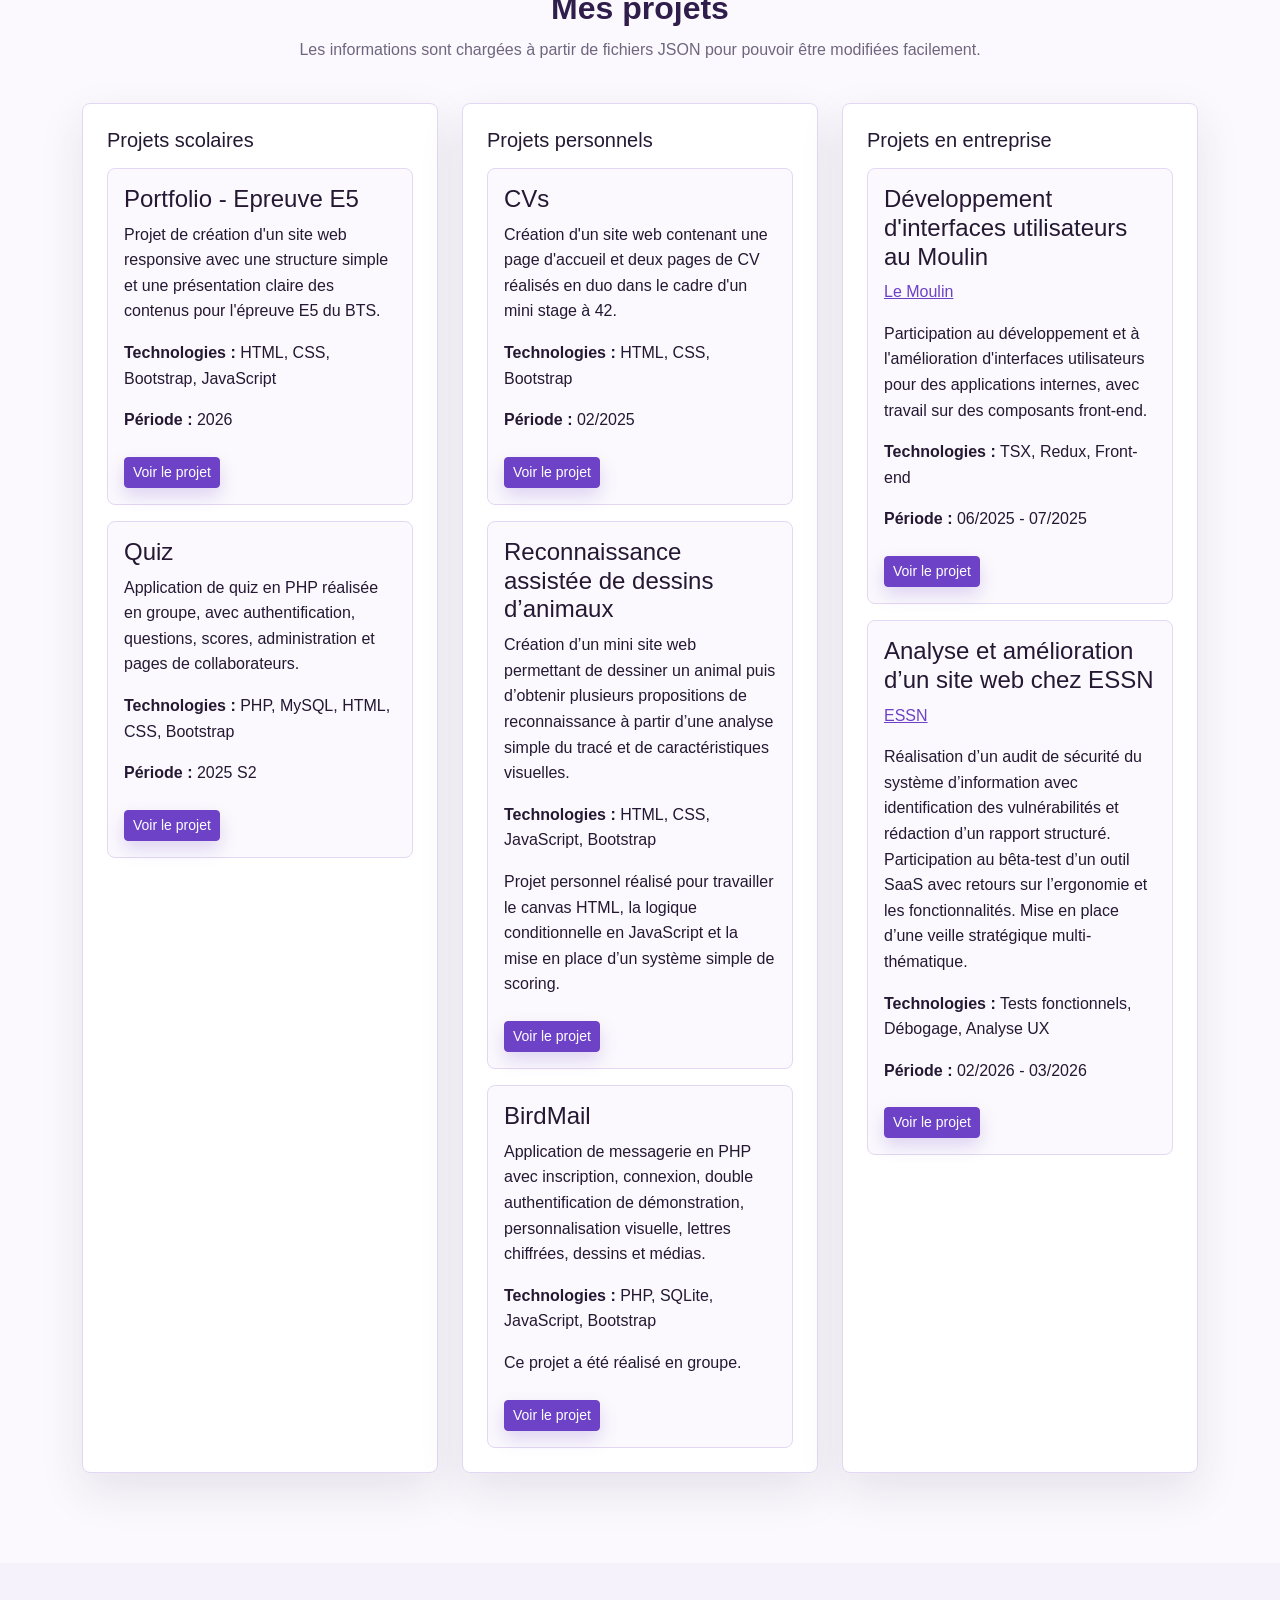
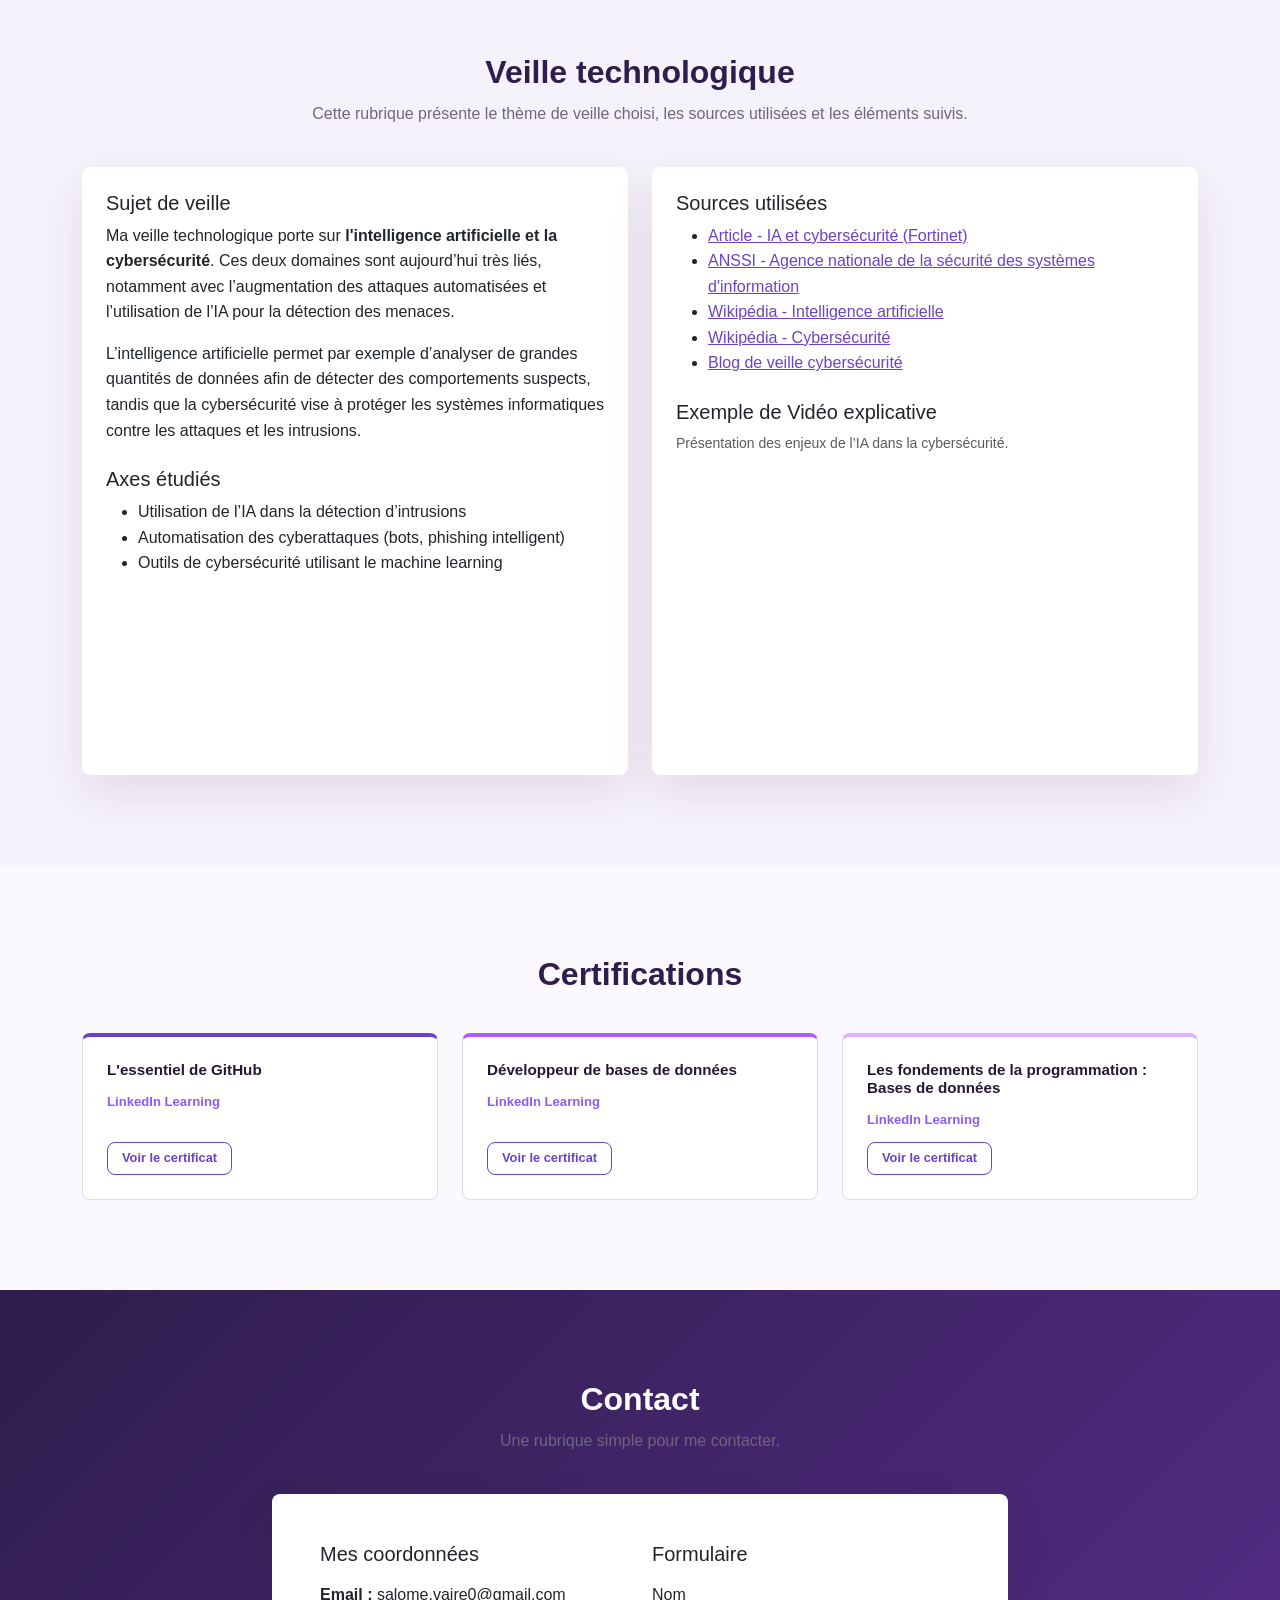
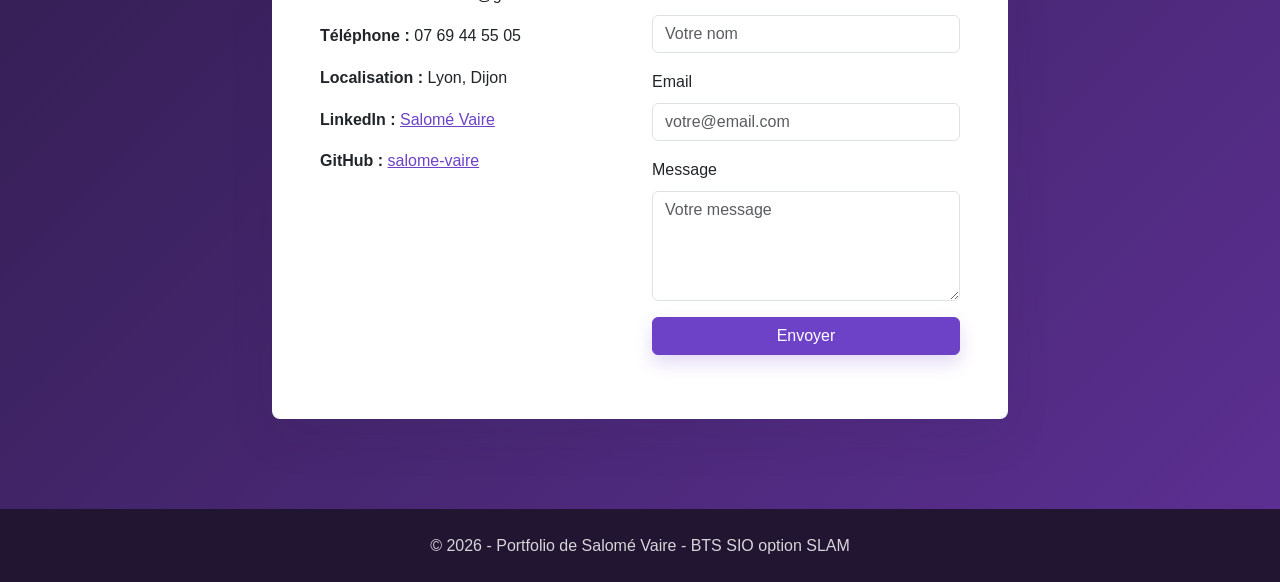
==== commit 0dc38349: "modifications mineures" ====
--- a/index.html
+++ b/index.html
@@ -19,7 +19,7 @@
           <li class="nav-item"><a class="nav-link" href="#accueil">Accueil</a></li>
           <li class="nav-item"><a class="nav-link" href="#parcours">Parcours</a></li>
           <li class="nav-item"><a class="nav-link" href="#bts">BTS SIO</a></li>
-          <li class="nav-item"><a class="nav-link" href="#synthese">Synthèse</a></li>
+          <li class="nav-item"><a class="nav-link" href="#synthese">Tableau</a></li>
           <li class="nav-item"><a class="nav-link" href="#projets">Projets</a></li>
           <li class="nav-item"><a class="nav-link" href="#veille">Veille</a></li>
           <li class="nav-item"><a class="nav-link" href="#certifications">Certifications</a></li>
